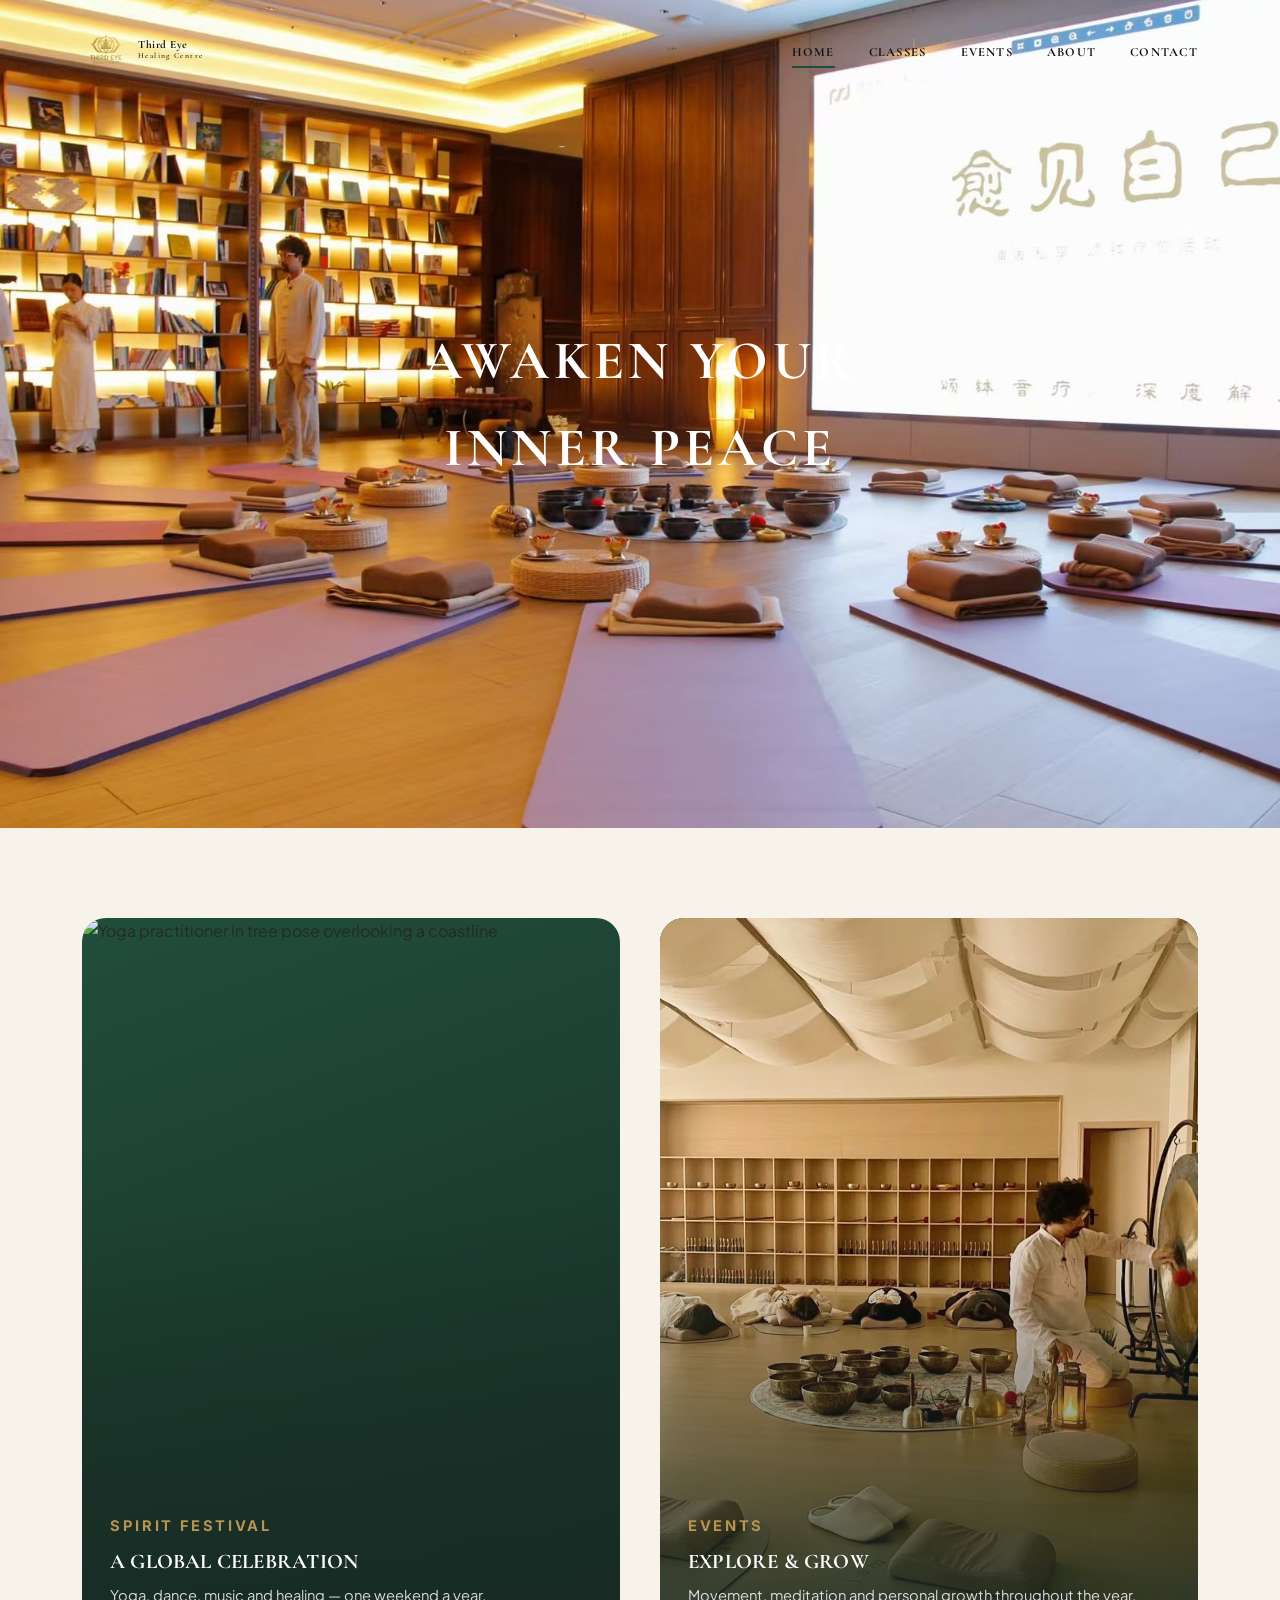
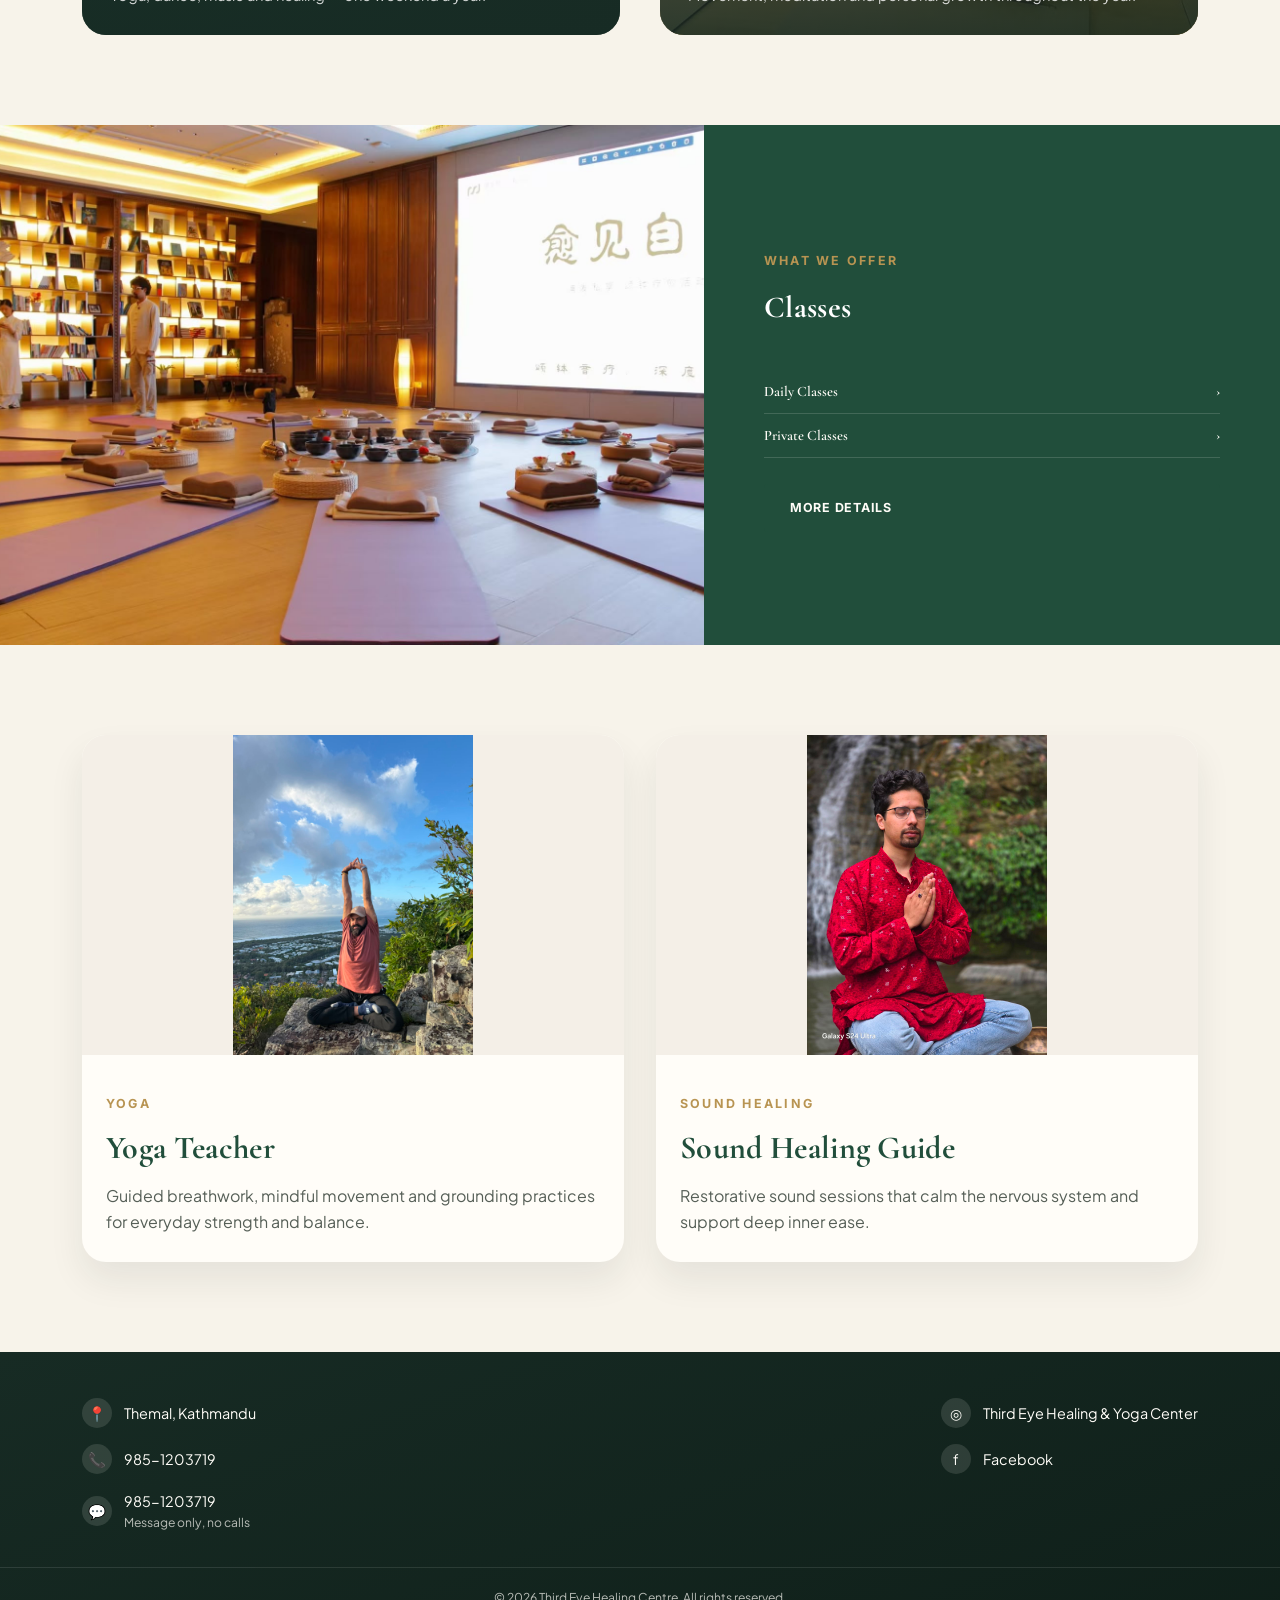
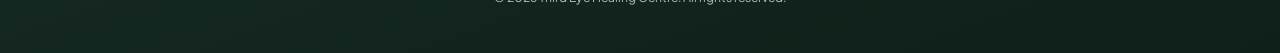
==== index.html @ 54b3abd6 "Initial commit" ====
<!doctype html>
<html lang="en">
  <head>
    <meta charset="UTF-8" />
    <meta name="viewport" content="width=device-width, initial-scale=1.0" />
    <title>Third Eye Healing Centre | Yoga &amp; Meditation, Kathmandu</title>
    <meta
      name="description"
      content="Third Eye Healing Centre in Themal, Kathmandu — daily yoga, meditation, trekking adventures and retreats led by Chandra Sapkota."
    />
    <link rel="preconnect" href="https://fonts.googleapis.com" />
    <link
      href="https://fonts.googleapis.com/css2?family=Cormorant+Garamond:ital,wght@0,500;0,600;0,700;1,500;1,600&family=Plus+Jakarta+Sans:wght@400;500;600;700&family=Inter:wght@500;600;700&display=swap"
      rel="stylesheet"
    />
    <link rel="stylesheet" href="assets/style.css" />
  </head>
  <body>
    <header class="site-header">
      <div class="container">
        <a href="index.html" class="brand">
          <img src="img/download.png" alt="Third Eye Logo" />
          <span class="name">Third Eye<br /><small>Healing Centre</small></span>
        </a>
        <button class="nav-toggle" aria-label="Toggle menu">
          <span></span><span></span><span></span>
        </button>
        <ul class="nav-links">
          <li><a href="index.html" class="active">Home</a></li>
          <li><a href="classes.html">Classes</a></li>
          <li><a href="events.html">Events</a></li>
          <li><a href="about.html">About</a></li>
          <li><a href="contact.html">Contact</a></li>
        </ul>
      </div>
    </header>

    <section
      class="hero tall"
      style="background-image: url(&quot;/img/ww.jpeg&quot;)"
    >
      <div class="hero-content container">
        <h1>Awaken Your<br />Inner Peace</h1>
      </div>
    </section>
    <div class="trim"></div>

    <section>
      <div class="container">
        <div class="tile-grid">
          <a href="events.html" class="tile">
            <img
              src="https://images.unsplash.com/photo-1600334129128-685c5582fd35?q=80&w=1200&auto=format&fit=crop"
              alt="Yoga practitioner in tree pose overlooking a coastline"
            />
            <div class="tile-copy">
              <p class="eyebrow">Spirit Festival</p>
              <h3>A Global Celebration</h3>
              <p>Yoga, dance, music and healing — one weekend a year.</p>
            </div>
          </a>
          <a href="events.html" class="tile">
            <img
              src="/img/ex.jpeg"
              alt="Yoga instructor stretching outdoors at sunrise"
            />
            <div class="tile-copy">
              <p class="eyebrow">Events</p>
              <h3>Explore &amp; Grow</h3>
              <p>
                Movement, meditation and personal growth throughout the year.
              </p>
            </div>
          </a>
        </div>
      </div>
    </section>

    <section class="split section-tight" style="padding: 0">
      <div
        class="split-media"
        style="background-image: url(&quot;/img/ww.jpeg&quot;)"
      ></div>
      <div class="split-panel">
        <p class="eyebrow">What we offer</p>
        <h2>Classes</h2>
        <ul>
          <li>Daily Classes <span>&rsaquo;</span></li>
          <li>Private Classes <span>&rsaquo;</span></li>
        </ul>
        <a href="classes.html" class="btn">More Details</a>
      </div>
    </section>

    <section class="teacher-showcase">
      <div class="container">
        <div class="teacher-cards">
          <a href="about.html" class="teacher-card teacher-card--yoga">
            <img
              class="teacher-card__image"
              src="/img/yoga.jpeg "
              alt="Yoga class in progress"
            />
            <div class="teacher-card__content">
              <p class="eyebrow">Yoga</p>
              <h3>Yoga Teacher</h3>
              <p>
                Guided breathwork, mindful movement and grounding practices for
                everyday strength and balance.
              </p>
            </div>
          </a>

          <a href="about.html" class="teacher-card teacher-card--sound">
            <img
              class="teacher-card__image"
              src="/img/sound.jpeg"
              alt="Sound healing session"
            />
            <div class="teacher-card__content">
              <p class="eyebrow">Sound Healing</p>
              <h3>Sound Healing Guide</h3>
              <p>
                Restorative sound sessions that calm the nervous system and
                support deep inner ease.
              </p>
            </div>
          </a>
        </div>
      </div>
    </section>

    <footer class="site-footer" id="contact">
      <div class="container footer-grid">
        <div class="footer-col">
          <div class="footer-item">
            <span class="ico">📍</span>
            <span>Themal, Kathmandu</span>
          </div>
          <div class="footer-item">
            <span class="ico">📞</span>
            <span>985-1203719</span>
          </div>
          <div class="footer-item">
            <span class="ico">💬</span>
            <span>985-1203719<br /><small>Message only, no calls</small></span>
          </div>
        </div>
        <div class="footer-col">
          <div class="footer-item">
            <span class="ico">◎</span>
            <span>Third Eye Healing &amp; Yoga Center</span>
          </div>
          <div class="footer-item">
            <span class="ico">f</span>
            <span>Facebook</span>
          </div>
        </div>
      </div>
      <div class="footer-bottom">
        © 2026 Third Eye Healing Centre. All rights reserved.
      </div>
    </footer>

    <script src="assets/script.js"></script>
  </body>
</html>
---- assets/style.css ----
/* ========================================================
   Third Eye Healing Centre — shared stylesheet
   ======================================================== */

:root {
  /* Himalayan luxury wellness palette */
  --cream:        #f7f3ea;   /* warm ivory — main background */
  --cream-dark:    #dce5d8;   /* sage — alternate section background */
  --navy:          #214e3b;   /* primary forest green */
  --navy-dark:     #172b24;   /* dark forest / charcoal green */
  --rust:          #214e3b;   /* primary CTA = forest green */
  --rust-dark:     #172b24;   /* CTA hover = dark forest */
  --brick:         #172b24;   /* footer gradient start (dark forest) */
  --brick-dark:    #0f1f19;   /* footer gradient end (deeper forest) */
  --gold:          #b89452;   /* muted gold — sparing accents only */
  --ink:           #252a27;   /* deep charcoal text */
  --ink-soft:      #565f57;   /* softened charcoal for body copy */
  --cream-text:    #fffdf8;   /* soft white — text on dark backgrounds */
  --soft-white:    #fffdf8;   /* soft white — card surfaces */

  --font-display: 'Cormorant Garamond', 'Georgia', serif;
  --font-heading: 'Cormorant Garamond', 'Georgia', serif;
  --font-body:    'Plus Jakarta Sans', 'Segoe UI', sans-serif;
  --font-ui:      'Inter', 'Segoe UI', sans-serif;

  --radius: 14px;
  --container: 1180px;
}

* { box-sizing: border-box; }

html { scroll-behavior: smooth; }

body {
  margin: 0;
  font-family: var(--font-body);
  color: var(--ink);
  background: var(--cream);
  line-height: 1.6;
  -webkit-font-smoothing: antialiased;
}

img { max-width: 100%; display: block; }

a { color: inherit; text-decoration: none; }

h1, h2, h3, h4 {
  font-family: var(--font-heading);
  font-weight: 700;
  letter-spacing: 0.01em;
  margin: 0 0 0.5em;
  color: var(--navy);
}

.eyebrow {
  font-family: var(--font-ui);
  font-weight: 700;
  letter-spacing: 0.18em;
  text-transform: uppercase;
  font-size: 0.78rem;
  color: var(--gold);
}

.container {
  max-width: var(--container);
  margin: 0 auto;
  padding: 0 32px;
}

.btn {
  display: inline-block;
  font-family: var(--font-ui);
  font-weight: 700;
  letter-spacing: 0.06em;
  text-transform: uppercase;
  font-size: 0.78rem;
  padding: 14px 26px;
  border-radius: 4px;
  background: var(--rust);
  color: var(--cream-text);
  border: none;
  cursor: pointer;
  transition: background 0.2s ease, transform 0.2s ease;
}
.btn:hover { background: var(--rust-dark); transform: translateY(-1px); }
.btn.ghost {
  background: transparent;
  color: var(--cream-text);
  border: 1.5px solid var(--cream-text);
}
.btn.ghost:hover { background: rgba(255,253,248,0.12); }

/* ---------- Header ---------- */
.site-header {
  position: absolute;
  top: 0; left: 0; right: 0;
  z-index: 50;
  padding: 26px 0 0;
}
.site-header.static {
  position: relative;
  background: var(--navy-dark);
  padding: 20px 0;
}
.site-header .container {
  display: flex;
  align-items: center;
  justify-content: space-between;
}
.brand {
  display: flex;
  align-items: center;
  gap: 8px;
  color: #111111;
}
.brand img {
  width: 48px;
  height: auto;
  display: block;
  flex-shrink: 0;
}
.brand .mark {
  width: 28px; height: 28px;
  border-radius: 50%;
  border: 1.5px solid rgba(17, 17, 17, 0.75);
  display: flex; align-items: center; justify-content: center;
  color: #111111;
  font-family: var(--font-display);
  font-size: 0.8rem;
  flex-shrink: 0;
}
.brand .name {
  font-family: var(--font-heading);
  font-weight: 800;
  font-size: 0.7rem;
  letter-spacing: 0.05em;
  line-height: 1.15;
  color: #111111;
}
.brand .name small {
  display: block;
  font-size: 0.48rem;
  font-weight: 500;
  letter-spacing: 0.18em;
  color: #111111;
}
.nav-links {
  display: flex;
  gap: 34px;
  list-style: none;
  margin: 0; padding: 0;
}
.nav-links a {
  color: #111111;
  font-family: var(--font-heading);
  font-size: 0.78rem;
  font-weight: 700;
  letter-spacing: 0.1em;
  text-transform: uppercase;
  padding: 6px 0;
  border-bottom: 2px solid transparent;
  transition: border-color 0.2s ease, opacity 0.2s ease;
}
.nav-links a:hover,
.nav-links a.active { border-color: var(--rust); }

.nav-toggle {
  display: none;
  background: none; border: none;
  width: 34px; height: 26px;
  position: relative;
  cursor: pointer;
}
.nav-toggle span {
  position: absolute; left: 0; right: 0; height: 2px;
  background: #111111;
  transition: transform 0.25s ease, opacity 0.25s ease;
}
.nav-toggle span:nth-child(1) { top: 0; }
.nav-toggle span:nth-child(2) { top: 12px; }
.nav-toggle span:nth-child(3) { top: 24px; }
.nav-toggle.open span:nth-child(1) { transform: translateY(12px) rotate(45deg); }
.nav-toggle.open span:nth-child(2) { opacity: 0; }
.nav-toggle.open span:nth-child(3) { transform: translateY(-12px) rotate(-45deg); }

/* ---------- Hero ---------- */
.hero {
  position: relative;
  min-height: 78vh;
  display: flex;
  align-items: flex-end;
  background: linear-gradient(180deg, rgba(23,43,36,0.35), rgba(23,43,36,0.55)), var(--navy-dark);
  background-size: cover;
  background-position: center;
  overflow: hidden;
}
.hero.tall { min-height: 92vh; align-items: center; }
.hero-content {
  position: relative;
  z-index: 5;
  width: 100%;
  padding-bottom: 70px;
  text-align: center;
  color: var(--cream-text);
}
.hero.tall .hero-content { padding-bottom: 0; }
.hero-content .eyebrow { color: var(--gold); }
.hero-content h1 {
  color: #fff;
  font-size: clamp(2.1rem, 5vw, 3.4rem);
  text-transform: uppercase;
  letter-spacing: 0.08em;
  margin-top: 10px;
}
.hero-content p {
  max-width: 560px;
  margin: 14px auto 0;
  color: rgba(255,255,255,0.85);
  font-size: 1.05rem;
}
.hero-actions {
  margin-top: 26px;
  display: flex;
  gap: 16px;
  justify-content: center;
  flex-wrap: wrap;
}

/* decorative trim removed per request */
.trim { display: none; }

/* ---------- Section shells ---------- */
section { padding: 90px 0; }
.section-tight { padding: 60px 0; }
.section-navy { background: var(--navy); color: var(--cream-text); }
.section-navy h2, .section-navy h3, .section-navy .eyebrow { color: var(--cream-text); }
.section-navy .eyebrow { color: var(--gold); }
.section-rust { background: var(--rust); color: #fff; }
.section-rust h2 { color: #fff; }

.center { text-align: center; }
.lede {
  max-width: 640px;
  margin: 10px auto 0;
  color: var(--ink-soft);
}
.section-navy .lede { color: rgba(255,253,248,0.78); }

/* ---------- Two-tile feature grid (home page) ---------- */
.tile-grid {
  display: grid;
  grid-template-columns: 1fr 1fr;
  gap: 40px;
}
.tile {
  position: relative;
  border-radius: 24px;
  overflow: hidden;
  aspect-ratio: 3 / 4;
  background: linear-gradient(160deg, var(--navy), var(--brick));
  display: flex; align-items: flex-end;
}
.tile img { position: absolute; inset: 0; width: 100%; height: 100%; object-fit: cover; }
.tile::after {
  content: "";
  position: absolute; inset: 0;
  background: linear-gradient(180deg, rgba(0,0,0,0) 40%, rgba(23,43,36,0.85) 100%);
}
.tile-copy {
  position: relative; z-index: 2;
  padding: 28px;
  color: #fff;
}
.tile-copy .eyebrow { color: var(--gold); }
.tile-copy h3 { color: #fff; margin: 6px 0 6px; text-transform: uppercase; font-size: 1.3rem; }
.tile-copy p { margin: 0; color: rgba(255,255,255,0.82); font-size: 0.92rem; }

/* ---------- Split image/panel rows ---------- */
.split {
  display: grid;
  grid-template-columns: 1.1fr 0.9fr;
  align-items: stretch;
}
.split.reverse { grid-template-columns: 0.9fr 1.1fr; }
.split.reverse .split-media { order: 2; }
.split-media {
  min-height: 520px;
  background-color: var(--cream);
  background-size: cover;
  background-position: center;
  background-repeat: no-repeat;
  border: 0;
}
.split-panel {
  background: var(--navy);
  color: var(--cream-text);
  padding: 70px 60px;
  display: flex;
  flex-direction: column;
  justify-content: center;
  min-height: 520px;
}
.split-panel h2 { color: #fff; font-size: 1.9rem; }
.split-panel ul { list-style: none; margin: 22px 0 26px; padding: 0; }
.split-panel li {
  padding: 10px 0;
  border-bottom: 1px solid rgba(255,253,248,0.15);
  font-family: var(--font-heading);
  font-weight: 600;
  font-size: 0.9rem;
  display: flex; justify-content: space-between; align-items: center;
}

/* ---------- Retreats banner row ---------- */
.retreats {
  display: grid;
  grid-template-columns: 0.7fr 1.3fr;
  align-items: center;
  gap: 40px;
  background:
    radial-gradient(circle at 20% 50%, rgba(184,148,82,0.12), transparent 60%),
    var(--cream-dark);
}
.retreats-media { border-radius: 20px; overflow: hidden; aspect-ratio: 16/9; background-size: contain; background-position: center; background-repeat: no-repeat; background-color: #f3efe9; }
.retreats h2 { font-size: 2.2rem; color: var(--rust); }

/* ---------- Team / teacher panel ---------- */
.teacher-row { display: grid; grid-template-columns: 1fr 1fr; }
.teacher-media { min-height: 480px; background-size: cover; background-position: center; }
.teacher-panel {
  background: var(--navy);
  color: var(--cream-text);
  padding: 70px 60px;
  display: flex; flex-direction: column; justify-content: center;
}
.teacher-panel .eyebrow { color: var(--gold); }
.teacher-panel h2 { color: #fff; font-size: 2rem; margin-top: 8px; }

.teacher-showcase {
  padding: 90px 0;
  background: var(--cream);
}
.teacher-cards {
  display: grid;
  grid-template-columns: repeat(2, minmax(0, 1fr));
  gap: 32px;
}
.teacher-card {
  display: block;
  background: #fffdf8;
  border-radius: 24px;
  overflow: hidden;
  box-shadow: 0 18px 35px rgba(23, 43, 36, 0.08);
  text-decoration: none;
  color: inherit;
  transition: transform 0.2s ease, box-shadow 0.2s ease;
}
.teacher-card:hover {
  transform: translateY(-4px);
  box-shadow: 0 24px 40px rgba(23, 43, 36, 0.12);
}
.teacher-card__image {
  display: block;
  width: 100%;
  height: 320px;
  object-fit: contain;
  object-position: center;
  background: #f4efe7;
}
.teacher-card__content {
  padding: 26px 24px 28px;
}
.teacher-card__content .eyebrow {
  color: var(--gold);
  margin-bottom: 8px;
}
.teacher-card__content h3 {
  color: var(--navy);
  font-size: clamp(2rem, 2vw, 2.5rem);
  margin-bottom: 10px;
}
.teacher-card__content p:last-child {
  margin: 0;
  color: var(--ink-soft);
  font-size: 1rem;
}

/* ---------- Team cards (founder's teachers) ---------- */
.team-grid {
  display: grid;
  grid-template-columns: repeat(2, 1fr);
  gap: 28px;
}
.team-card {
  background: #FFFDF8;
  border-radius: var(--radius);
  overflow: hidden;
  box-shadow: 0 10px 30px rgba(33,78,59,0.08);
  text-align: left;
}
.team-card img {
  width: 100%;
  aspect-ratio: 4 / 3;
  object-fit: cover;
}
.team-copy { padding: 22px 26px 26px; }
.team-copy strong {
  display: block;
  font-family: var(--font-heading);
  font-size: 1.05rem;
  color: var(--navy);
  text-transform: uppercase;
  letter-spacing: 0.03em;
}
.team-copy .role {
  display: block;
  font-family: var(--font-heading);
  font-size: 0.76rem;
  font-weight: 700;
  letter-spacing: 0.08em;
  text-transform: uppercase;
  color: var(--rust);
  margin: 4px 0 12px;
}
.team-copy p { margin: 0; color: var(--ink-soft); font-size: 0.92rem; }

@media (max-width: 700px) {
  .team-grid { grid-template-columns: 1fr; }
}

/* ---------- Cards / lists ---------- */
.card-row {
  display: grid;
  grid-template-columns: repeat(3, 1fr);
  gap: 28px;
}
.card {
  background: #FFFDF8;
  border-radius: var(--radius);
  padding: 30px;
  box-shadow: 0 10px 30px rgba(33,78,59,0.08);
}
.card h4 { color: var(--rust); text-transform: uppercase; font-size: 0.95rem; }

.event-gallery {
  padding: 90px 0 110px;
  background: var(--cream);
}
.section-heading {
  text-align: center;
  margin-bottom: 32px;
}
.section-heading h2 {
  font-size: clamp(2rem, 4vw, 3rem);
  color: var(--navy);
}
.gallery-grid {
  display: grid;
  grid-template-columns: repeat(3, minmax(0, 1fr));
  gap: 18px;
  align-items: stretch;
}
.gallery-grid img {
  width: 100%;
  height: 260px;
  object-fit: contain;
  background: #f3efe9;
  border-radius: 18px;
  display: block;
  box-shadow: 0 14px 24px rgba(23, 43, 36, 0.08);
}
.gallery-grid img:nth-child(3) {
  object-fit: cover;
}
.gallery-grid img:first-child {
  grid-column: span 2;
  height: 360px;
}

.checklist { list-style: none; margin: 14px 0 0; padding: 0; }
.checklist li {
  padding: 8px 0 8px 26px;
  position: relative;
  font-size: 0.94rem;
  color: var(--ink-soft);
}
.checklist li::before {
  content: "◆";
  position: absolute; left: 0; top: 8px;
  color: var(--gold);
  font-size: 0.6rem;
}

/* ---------- Price table ---------- */
.price-table { max-width: 640px; margin: 40px auto 0; }
.price-row {
  display: flex; justify-content: space-between;
  padding: 16px 0;
  border-bottom: 1px solid rgba(255,255,255,0.25);
  font-family: var(--font-heading);
  font-weight: 700;
  letter-spacing: 0.03em;
}

/* ---------- FAQ ---------- */
.faq-grid {
  display: grid;
  grid-template-columns: 0.9fr 1.6fr;
  gap: 50px;
  margin-top: 40px;
}
.faq-item { border-bottom: 1px solid rgba(33,78,59,0.15); }
.faq-item button {
  width: 100%;
  display: flex; align-items: center; justify-content: space-between;
  background: none; border: none;
  padding: 18px 0;
  font-family: var(--font-heading);
  font-weight: 700;
  color: var(--navy);
  font-size: 0.95rem;
  text-align: left;
  cursor: pointer;
}
.faq-item .chev { transition: transform 0.2s ease; color: var(--gold); }
.faq-item.open .chev { transform: rotate(180deg); }
.faq-item .answer {
  max-height: 0;
  overflow: hidden;
  transition: max-height 0.25s ease;
  color: var(--ink-soft);
  font-size: 0.92rem;
}
.faq-item.open .answer { max-height: 260px; padding-bottom: 18px; }

/* ---------- Testimonial ---------- */
.testimonial {
  max-width: 760px;
  margin: 0 auto;
  text-align: center;
  font-family: var(--font-display);
  font-style: italic;
  font-size: 1.2rem;
  line-height: 1.7;
  color: var(--cream-text);
}
.testimonial cite {
  display: block;
  margin-top: 22px;
  font-family: var(--font-heading);
  font-style: normal;
  font-size: 0.8rem;
  letter-spacing: 0.1em;
  text-transform: uppercase;
  color: var(--gold);
}

/* ---------- Simple content page hero (Events/About/Classes titlebar) ---------- */
.page-title-hero .hero-content h1 { margin-bottom: 0; }

/* ---------- Contact page ---------- */
.contact-layout {
  display: grid;
  grid-template-columns: 1.35fr 1fr;
  gap: 32px;
  align-items: stretch;
}

/* Left: form card */
.contact-card {
  background: #FFFDF8;
  border-radius: 24px;
  padding: 44px;
  box-shadow: 0 10px 30px rgba(33,78,59,0.08);
}
.contact-card h2 { color: var(--navy); }
.form-row {
  display: grid;
  grid-template-columns: 1fr 1fr;
  gap: 20px;
}
.contact-card label {
  display: flex;
  flex-direction: column;
  gap: 8px;
  margin-top: 20px;
  font-family: var(--font-heading);
  font-size: 0.8rem;
  font-weight: 700;
  color: var(--navy);
}
.contact-card input,
.contact-card textarea,
.contact-card select {
  font-family: var(--font-body);
  font-size: 0.95rem;
  font-weight: 400;
  padding: 14px 18px;
  border: 1.5px solid rgba(33,78,59,0.15);
  border-radius: 999px;
  background: var(--cream);
  color: var(--ink);
}
.contact-card textarea {
  border-radius: 20px;
  resize: vertical;
}
.contact-card input:focus,
.contact-card textarea:focus,
.contact-card select:focus {
  outline: none;
  border-color: var(--rust);
}
.phone-field {
  display: flex;
  gap: 10px;
}
.phone-field select {
  flex: 0 0 90px;
  padding: 14px 8px;
  text-align: center;
}
.phone-field input { flex: 1; }
.form-actions { margin-top: 28px; text-align: right; }
.form-actions .btn { border-radius: 999px; padding: 15px 34px; }
.form-note {
  margin-top: 14px;
  font-size: 0.85rem;
  color: var(--rust);
  min-height: 1.2em;
}

/* Right: navy info panel */
.info-panel {
  background: linear-gradient(160deg, var(--navy), var(--navy-dark));
  color: var(--cream-text);
  border-radius: 24px;
  padding: 40px;
  display: flex;
  flex-direction: column;
}
.info-panel h3 {
  color: #fff;
  font-size: 1.2rem;
  margin-bottom: 24px;
}
.info-box {
  display: flex;
  align-items: center;
  gap: 16px;
  background: rgba(255,253,248,0.08);
  border: 1px solid rgba(255,253,248,0.15);
  border-radius: 16px;
  padding: 16px 18px;
  margin-bottom: 14px;
  color: var(--cream-text);
  transition: background 0.2s ease;
}
.info-box:hover { background: rgba(255,253,248,0.15); }
.info-ico {
  width: 40px; height: 40px;
  border-radius: 50%;
  background: var(--gold);
  display: flex; align-items: center; justify-content: center;
  flex-shrink: 0;
  font-size: 1rem;
}
.info-box strong {
  display: block;
  font-family: var(--font-heading);
  font-size: 0.86rem;
}
.info-box span span {
  font-size: 0.82rem;
  opacity: 0.8;
}
.info-divider {
  height: 1px;
  background: rgba(255,253,248,0.18);
  margin: 12px 0 20px;
}
.connect-label {
  font-family: var(--font-heading);
  font-weight: 700;
  font-size: 0.82rem;
  margin: 0 0 14px;
  color: var(--gold);
}
.social-row { display: flex; gap: 12px; }
.social-row a {
  width: 38px; height: 38px;
  border-radius: 50%;
  background: rgba(255,253,248,0.1);
  border: 1px solid rgba(255,253,248,0.2);
  display: flex; align-items: center; justify-content: center;
  color: #fff;
  font-size: 0.95rem;
  transition: background 0.2s ease;
}
.social-row a svg {
  width: 18px; height: 18px; display: block;
}
.social-row a:hover { background: var(--gold); border-color: var(--gold); }

/* Map below */
.map-below {
  margin-top: 32px;
  border-radius: 24px;
  overflow: hidden;
  box-shadow: 0 10px 30px rgba(33,78,59,0.08);
}

@media (max-width: 900px) {
  .contact-layout { grid-template-columns: 1fr; }
  .contact-card, .info-panel { padding: 30px; }
  .form-row { grid-template-columns: 1fr; }
  .form-actions { text-align: stretch; }
  .form-actions .btn { width: 100%; }
}

/* ---------- Footer ---------- */
.site-footer {
  background: linear-gradient(160deg, var(--brick), var(--brick-dark));
  color: var(--cream-text);
  padding: 46px 0;
}
.footer-grid {
  display: flex;
  justify-content: space-between;
  flex-wrap: wrap;
  gap: 30px;
}
.footer-col { display: flex; flex-direction: column; gap: 16px; }
.footer-item { display: flex; align-items: center; gap: 12px; font-size: 0.9rem; }
.footer-item .ico {
  width: 30px; height: 30px; border-radius: 50%;
  background: rgba(255,253,248,0.12);
  display: flex; align-items: center; justify-content: center;
  flex-shrink: 0;
}
.footer-item small { display: block; opacity: 0.7; font-size: 0.76rem; }
.footer-bottom {
  margin-top: 34px; padding-top: 20px;
  border-top: 1px solid rgba(255,253,248,0.15);
  font-size: 0.76rem; opacity: 0.7;
  text-align: center;
}

/* ---------- Responsive ---------- */
@media (max-width: 900px) {
  .tile-grid { grid-template-columns: 1fr; }
  .split, .split.reverse, .teacher-row { grid-template-columns: 1fr; }
  .split.reverse .split-media { order: 0; }
  .retreats { grid-template-columns: 1fr; }
  .card-row { grid-template-columns: 1fr; }
  .faq-grid { grid-template-columns: 1fr; }
  .split-panel, .teacher-panel { padding: 50px 30px; }
}

@media (max-width: 760px) {
  .nav-links {
    position: fixed;
    top: 0; right: 0;
    height: 100vh;
    width: 78%;
    max-width: 320px;
    background: var(--navy-dark);
    flex-direction: column;
    justify-content: center;
    align-items: flex-start;
    padding: 40px;
    transform: translateX(100%);
    transition: transform 0.3s ease;
    gap: 26px;
    z-index: 60;
  }
  .nav-links.open { transform: translateX(0); }
  .nav-toggle { display: block; }
  .container { padding: 0 22px; }
  section { padding: 60px 0; }
  .retreats-media, .split-media, .teacher-media { min-height: 280px; }
}

@media (prefers-reduced-motion: reduce) {
  * { transition: none !important; scroll-behavior: auto !important; }
}
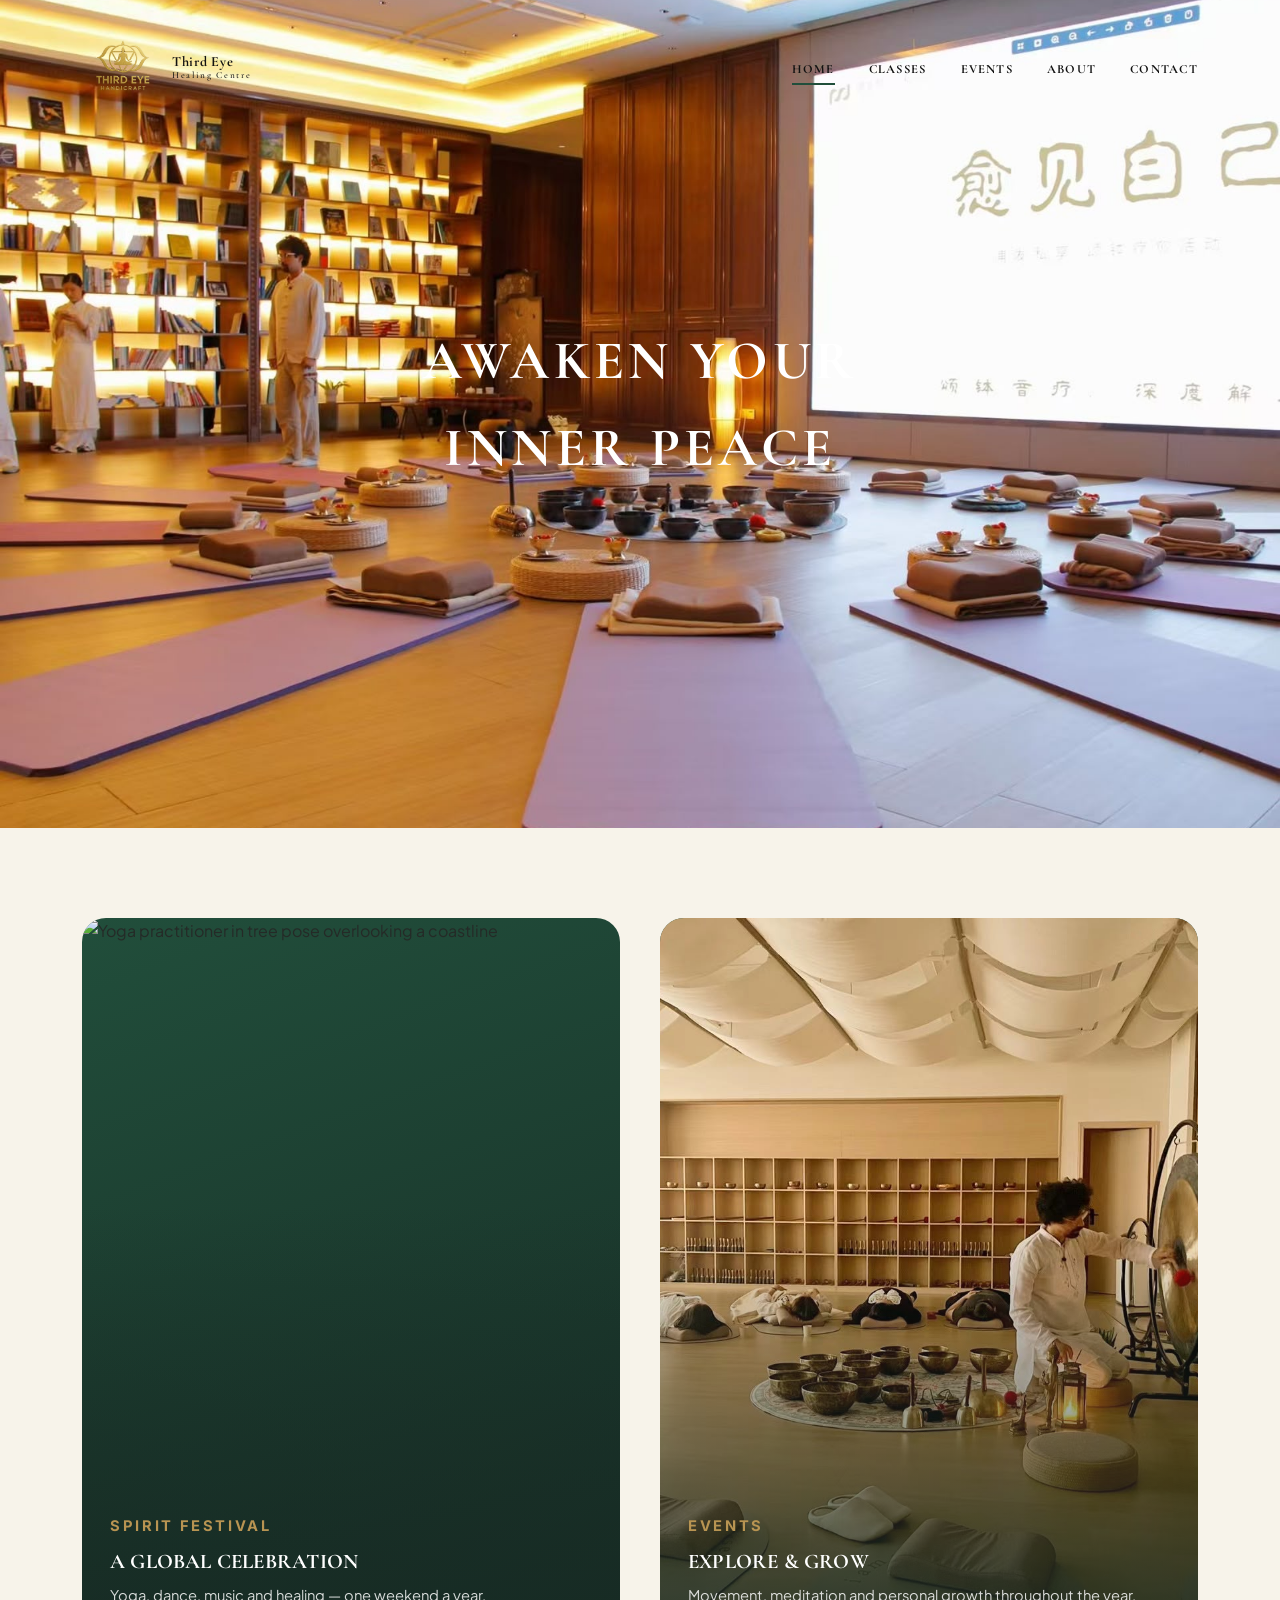
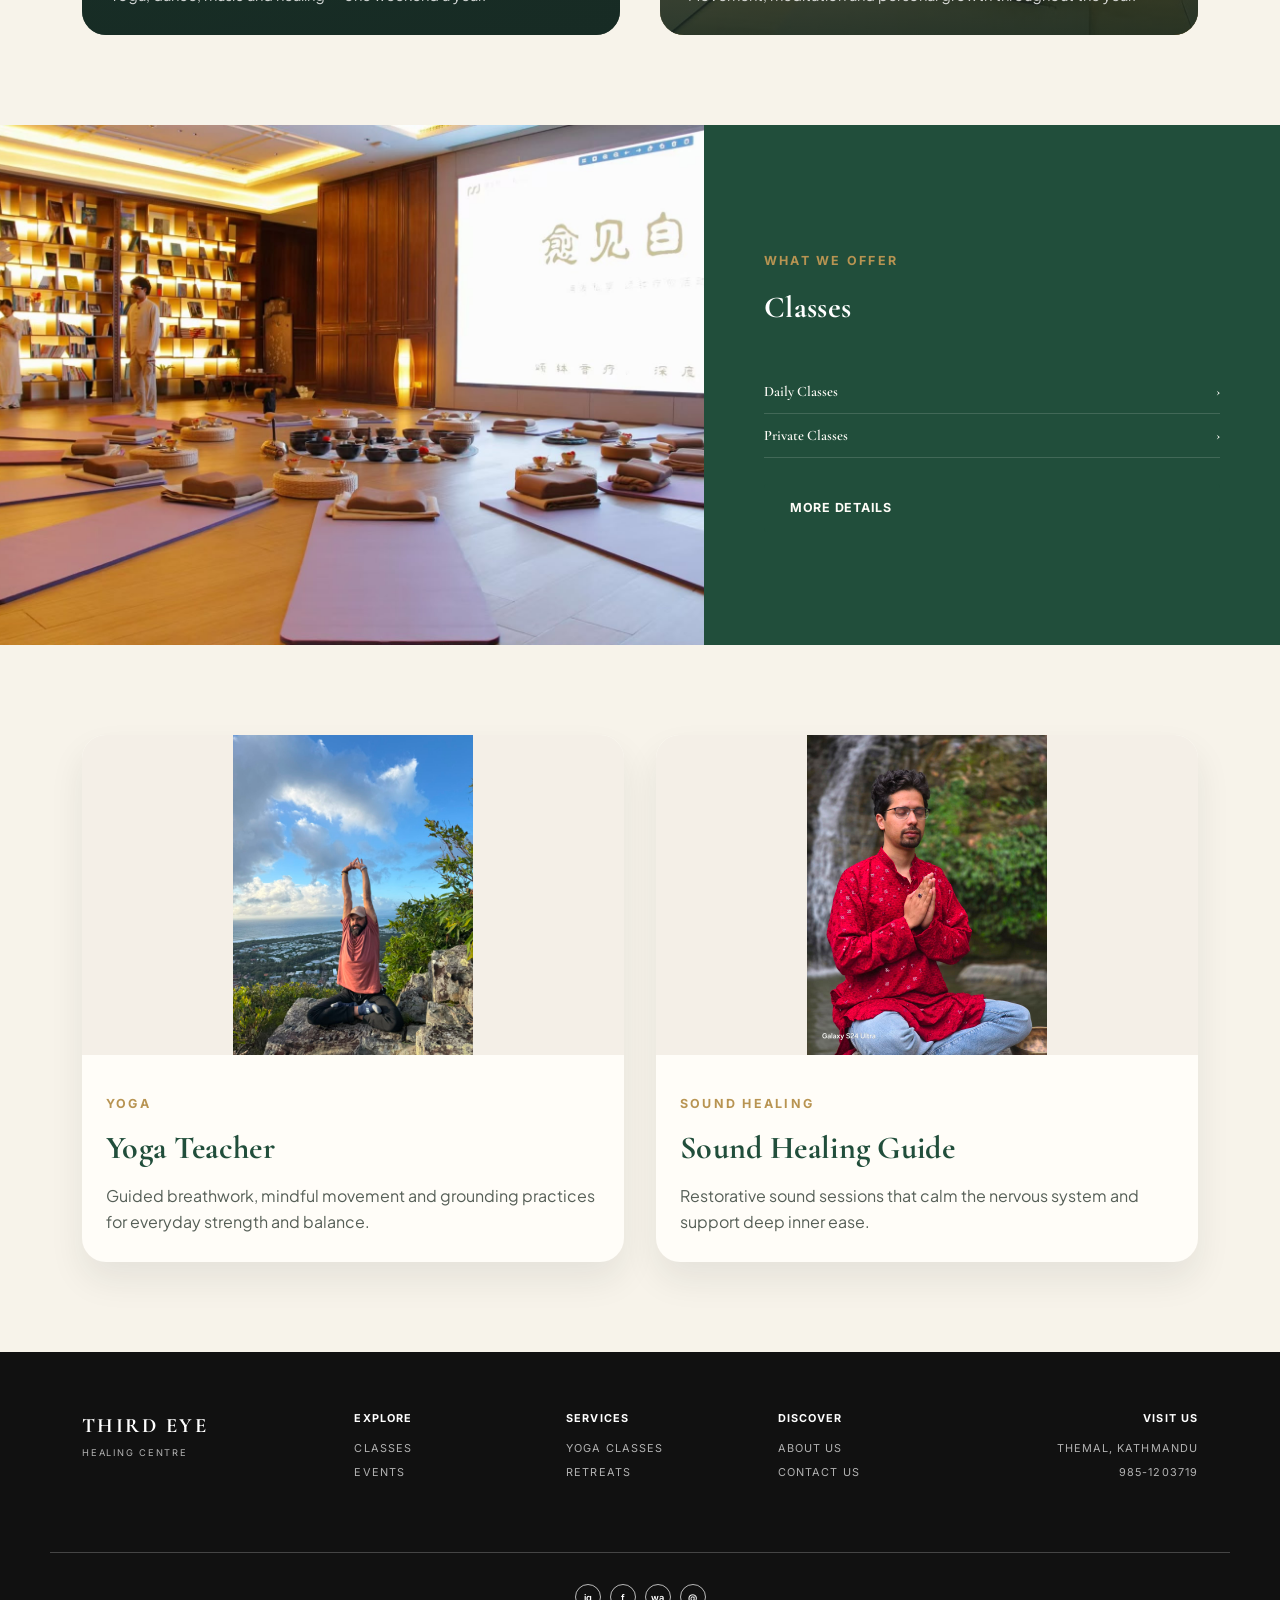
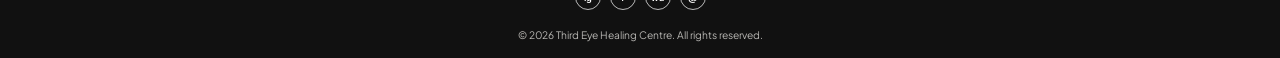
==== commit 297fcff0: "ss" ====
--- a/index.html
+++ b/index.html
@@ -132,30 +132,59 @@
 
     <footer class="site-footer" id="contact">
       <div class="container footer-grid">
-        <div class="footer-col">
-          <div class="footer-item">
-            <span class="ico">📍</span>
-            <span>Themal, Kathmandu</span>
-          </div>
-          <div class="footer-item">
-            <span class="ico">📞</span>
-            <span>985-1203719</span>
-          </div>
-          <div class="footer-item">
-            <span class="ico">💬</span>
-            <span>985-1203719<br /><small>Message only, no calls</small></span>
-          </div>
+        <div class="footer-col footer-brand">
+          <a href="index.html" class="footer-logo">THIRD EYE</a>
+          <span>HEALING CENTRE</span>
         </div>
-        <div class="footer-col">
-          <div class="footer-item">
-            <span class="ico">◎</span>
-            <span>Third Eye Healing &amp; Yoga Center</span>
-          </div>
-          <div class="footer-item">
-            <span class="ico">f</span>
-            <span>Facebook</span>
-          </div>
+        <nav class="footer-col" aria-label="Explore">
+          <span class="footer-heading">Explore</span>
+          <a href="classes.html">Classes</a>
+          <a href="events.html">Events</a>
+        </nav>
+        <nav class="footer-col" aria-label="Services">
+          <span class="footer-heading">Services</span>
+          <a href="classes.html">Yoga Classes</a>
+          <a href="events.html">Retreats</a>
+        </nav>
+        <nav class="footer-col" aria-label="Discover">
+          <span class="footer-heading">Discover</span>
+          <a href="about.html">About Us</a>
+          <a href="contact.html">Contact Us</a>
+        </nav>
+        <div class="footer-col footer-contact">
+          <span class="footer-heading">Visit Us</span>
+          <span>Themal, Kathmandu</span>
+          <a href="tel:+9779851203719">985-1203719</a>
         </div>
+      </div>
+      <div class="container footer-divider"></div>
+      <div class="footer-socials" aria-label="Social links">
+        <a
+          href="https://www.instagram.com/thirdeyehealingandyogacenter/"
+          target="_blank"
+          rel="noopener"
+          aria-label="Instagram"
+          >ig</a
+        >
+        <a
+          href="https://www.facebook.com/profile.php?id=61592808584287"
+          target="_blank"
+          rel="noopener"
+          aria-label="Facebook"
+          >f</a
+        >
+        <a
+          href="https://wa.me/9779851203719"
+          target="_blank"
+          rel="noopener"
+          aria-label="WhatsApp"
+          >wa</a
+        >
+        <a
+          href="mailto:thirdeyehealingandyogacenter@gmail.com"
+          aria-label="Email"
+          >@</a
+        >
       </div>
       <div class="footer-bottom">
         © 2026 Third Eye Healing Centre. All rights reserved.
--- a/assets/style.css
+++ b/assets/style.css
@@ -114,7 +114,7 @@
   color: #111111;
 }
 .brand img {
-  width: 48px;
+  width: 82px;
   height: auto;
   display: block;
   flex-shrink: 0;
@@ -132,14 +132,14 @@
 .brand .name {
   font-family: var(--font-heading);
   font-weight: 800;
-  font-size: 0.7rem;
+  font-size: 0.88rem;
   letter-spacing: 0.05em;
   line-height: 1.15;
   color: #111111;
 }
 .brand .name small {
   display: block;
-  font-size: 0.48rem;
+  font-size: 0.58rem;
   font-weight: 500;
   letter-spacing: 0.18em;
   color: #111111;
@@ -558,51 +558,63 @@
 /* ---------- Simple content page hero (Events/About/Classes titlebar) ---------- */
 .page-title-hero .hero-content h1 { margin-bottom: 0; }
 
+
 /* ---------- Contact page ---------- */
+.contact-page { background: #fff; }
+.contact-page .page-title-hero { display: none; }
+.contact-page > section:not(.site-footer) { padding: 92px 0 0; }
 .contact-layout {
   display: grid;
-  grid-template-columns: 1.35fr 1fr;
-  gap: 32px;
+  grid-template-columns: 0.9fr 1.1fr;
+  gap: 76px;
   align-items: stretch;
+  max-width: 1120px;
+  margin: 0 auto;
 }
 
 /* Left: form card */
 .contact-card {
-  background: #FFFDF8;
-  border-radius: 24px;
-  padding: 44px;
-  box-shadow: 0 10px 30px rgba(33,78,59,0.08);
-}
-.contact-card h2 { color: var(--navy); }
+  grid-column: 2;
+  grid-row: 1;
+  background: #f1f2f2;
+  border-radius: 18px;
+  padding: 42px 46px 38px;
+  box-shadow: none;
+}
+.contact-card h2 { color: #1f2523; font-size: 1.6rem; margin-bottom: 8px !important; }
+.contact-card .eyebrow { color: #b89452; }
+.contact-card .lede { font-size: 0.72rem; line-height: 1.55; color: #68706c !important; }
 .form-row {
   display: grid;
-  grid-template-columns: 1fr 1fr;
-  gap: 20px;
+  grid-template-columns: 1fr;
+  gap: 0;
 }
 .contact-card label {
   display: flex;
   flex-direction: column;
   gap: 8px;
-  margin-top: 20px;
-  font-family: var(--font-heading);
-  font-size: 0.8rem;
-  font-weight: 700;
-  color: var(--navy);
+  margin-top: 16px;
+  font-family: var(--font-ui);
+  font-size: 0.66rem;
+  font-weight: 500;
+  color: #68706c;
 }
 .contact-card input,
 .contact-card textarea,
 .contact-card select {
   font-family: var(--font-body);
-  font-size: 0.95rem;
+  font-size: 0.82rem;
   font-weight: 400;
-  padding: 14px 18px;
-  border: 1.5px solid rgba(33,78,59,0.15);
-  border-radius: 999px;
-  background: var(--cream);
+  padding: 9px 0;
+  border: 0;
+  border-bottom: 1px solid rgba(33,78,59,0.22);
+  border-radius: 0;
+  background: transparent;
   color: var(--ink);
 }
 .contact-card textarea {
-  border-radius: 20px;
+  border-radius: 0;
+  min-height: 74px;
   resize: vertical;
 }
 .contact-card input:focus,
@@ -611,18 +623,15 @@
   outline: none;
   border-color: var(--rust);
 }
-.phone-field {
-  display: flex;
-  gap: 10px;
-}
+.phone-field { display: flex; gap: 10px; }
 .phone-field select {
   flex: 0 0 90px;
-  padding: 14px 8px;
+  padding: 9px 0;
   text-align: center;
 }
 .phone-field input { flex: 1; }
-.form-actions { margin-top: 28px; text-align: right; }
-.form-actions .btn { border-radius: 999px; padding: 15px 34px; }
+.form-actions { margin-top: 28px; text-align: left; }
+.form-actions .btn { border-radius: 999px; padding: 12px 24px; font-size: 0.64rem; }
 .form-note {
   margin-top: 14px;
   font-size: 0.85rem;
@@ -632,69 +641,79 @@
 
 /* Right: navy info panel */
 .info-panel {
-  background: linear-gradient(160deg, var(--navy), var(--navy-dark));
-  color: var(--cream-text);
-  border-radius: 24px;
-  padding: 40px;
+  grid-column: 1;
+  grid-row: 1;
+  background: transparent;
+  color: var(--ink);
+  border-radius: 0;
+  padding: 0 0 20px;
   display: flex;
   flex-direction: column;
+  justify-content: center;
 }
 .info-panel h3 {
-  color: #fff;
-  font-size: 1.2rem;
-  margin-bottom: 24px;
-}
+  color: #151a18;
+  font-family: var(--font-body);
+  font-size: clamp(2.3rem, 4vw, 3.8rem);
+  font-weight: 500;
+  line-height: 1.04;
+  letter-spacing: -0.03em;
+  margin-bottom: 22px;
+  max-width: 430px;
+}
+.info-panel::before { content: "/ get in touch"; color: #b89452; font: 700 0.62rem var(--font-ui); letter-spacing: 0.12em; text-transform: lowercase; margin-bottom: 14px; }
+.contact-intro { color: #68706c; font-size: 0.72rem; line-height: 1.6; max-width: 360px; margin: 0 0 34px; }
 .info-box {
   display: flex;
   align-items: center;
-  gap: 16px;
-  background: rgba(255,253,248,0.08);
-  border: 1px solid rgba(255,253,248,0.15);
-  border-radius: 16px;
-  padding: 16px 18px;
-  margin-bottom: 14px;
-  color: var(--cream-text);
-  transition: background 0.2s ease;
-}
-.info-box:hover { background: rgba(255,253,248,0.15); }
+  gap: 14px;
+  background: transparent;
+  border: 0;
+  border-radius: 0;
+  padding: 0;
+  margin: 0 0 18px;
+  color: var(--ink);
+  transition: color 0.2s ease;
+}
+.info-box:hover { color: var(--gold); }
 .info-ico {
-  width: 40px; height: 40px;
-  border-radius: 50%;
-  background: var(--gold);
-  display: flex; align-items: center; justify-content: center;
-  flex-shrink: 0;
-  font-size: 1rem;
+  display: none;
 }
 .info-box strong {
   display: block;
-  font-family: var(--font-heading);
-  font-size: 0.86rem;
+  font-family: var(--font-ui);
+  font-size: 0.64rem;
+  text-transform: uppercase;
+  letter-spacing: 0.08em;
+  color: #151a18;
 }
 .info-box span span {
-  font-size: 0.82rem;
-  opacity: 0.8;
+  display: block;
+  font-size: 0.72rem;
+  color: #68706c;
+  margin-top: 3px;
 }
 .info-divider {
-  height: 1px;
-  background: rgba(255,253,248,0.18);
-  margin: 12px 0 20px;
+  display: none;
 }
 .connect-label {
-  font-family: var(--font-heading);
-  font-weight: 700;
-  font-size: 0.82rem;
-  margin: 0 0 14px;
-  color: var(--gold);
+  font-family: var(--font-ui);
+  font-weight: 600;
+  font-size: 0.64rem;
+  margin: 4px 0 12px;
+  color: #151a18;
+  text-transform: uppercase;
+  letter-spacing: 0.08em;
 }
 .social-row { display: flex; gap: 12px; }
 .social-row a {
-  width: 38px; height: 38px;
+  width: 24px; height: 24px;
   border-radius: 50%;
-  background: rgba(255,253,248,0.1);
-  border: 1px solid rgba(255,253,248,0.2);
+  background: #151a18;
+  border: 1px solid #151a18;
   display: flex; align-items: center; justify-content: center;
   color: #fff;
-  font-size: 0.95rem;
+  font-size: 0.7rem;
   transition: background 0.2s ease;
 }
 .social-row a svg {
@@ -704,14 +723,16 @@
 
 /* Map below */
 .map-below {
-  margin-top: 32px;
-  border-radius: 24px;
+  margin-top: 64px;
+  border-radius: 0;
   overflow: hidden;
-  box-shadow: 0 10px 30px rgba(33,78,59,0.08);
-}
+  box-shadow: none;
+}
+.map-below iframe { display: block; filter: grayscale(100%); min-height: 300px; }
 
 @media (max-width: 900px) {
-  .contact-layout { grid-template-columns: 1fr; }
+  .contact-layout { grid-template-columns: 1fr; gap: 44px; }
+  .contact-card, .info-panel { grid-column: 1; grid-row: auto; }
   .contact-card, .info-panel { padding: 30px; }
   .form-row { grid-template-columns: 1fr; }
   .form-actions { text-align: stretch; }
@@ -720,29 +741,31 @@
 
 /* ---------- Footer ---------- */
 .site-footer {
-  background: linear-gradient(160deg, var(--brick), var(--brick-dark));
+  background: #111111;
   color: var(--cream-text);
-  padding: 46px 0;
+  padding: 58px 0 14px;
 }
 .footer-grid {
-  display: flex;
-  justify-content: space-between;
-  flex-wrap: wrap;
-  gap: 30px;
-}
-.footer-col { display: flex; flex-direction: column; gap: 16px; }
-.footer-item { display: flex; align-items: center; gap: 12px; font-size: 0.9rem; }
-.footer-item .ico {
-  width: 30px; height: 30px; border-radius: 50%;
-  background: rgba(255,253,248,0.12);
-  display: flex; align-items: center; justify-content: center;
-  flex-shrink: 0;
-}
-.footer-item small { display: block; opacity: 0.7; font-size: 0.76rem; }
+  display: grid;
+  grid-template-columns: 1.35fr repeat(3, 1fr) 1.2fr;
+  gap: 38px;
+  min-height: 110px;
+}
+.footer-col { display: flex; flex-direction: column; gap: 7px; }
+.footer-col a, .footer-col > span { color: rgba(255,255,255,0.68); font-family: var(--font-ui); font-size: 0.68rem; letter-spacing: 0.1em; text-transform: uppercase; }
+.footer-col a:hover { color: #fff; }
+.footer-heading { color: #fff !important; font-weight: 700; margin-bottom: 5px; }
+.footer-brand { gap: 3px; }
+.footer-logo { color: #fff !important; font-family: var(--font-heading) !important; font-size: 1.28rem !important; font-weight: 700; letter-spacing: 0.12em !important; }
+.footer-brand > span { font-size: 0.58rem; letter-spacing: 0.19em; }
+.footer-contact { text-align: right; }
+.footer-divider { border-top: 1px solid rgba(255,255,255,0.22); margin-top: 32px; }
+.footer-socials { display: flex; justify-content: center; gap: 9px; margin-top: 31px; }
+.footer-socials a { width: 26px; height: 26px; border: 1px solid rgba(255,255,255,0.7); border-radius: 50%; display: flex; align-items: center; justify-content: center; color: #fff; font: 600 0.58rem var(--font-ui); text-transform: lowercase; transition: background 0.2s ease, color 0.2s ease; }
+.footer-socials a:hover { background: #fff; color: #111; }
 .footer-bottom {
-  margin-top: 34px; padding-top: 20px;
-  border-top: 1px solid rgba(255,253,248,0.15);
-  font-size: 0.76rem; opacity: 0.7;
+  margin-top: 17px; padding-top: 0;
+  font-size: 0.64rem; opacity: 0.7;
   text-align: center;
 }
 
@@ -779,6 +802,10 @@
   .container { padding: 0 22px; }
   section { padding: 60px 0; }
   .retreats-media, .split-media, .teacher-media { min-height: 280px; }
+  .site-footer { padding-top: 44px; }
+  .footer-grid { grid-template-columns: repeat(2, 1fr); gap: 28px 20px; }
+  .footer-brand, .footer-contact { text-align: left; }
+  .footer-divider { margin-top: 28px; }
 }
 
 @media (prefers-reduced-motion: reduce) {
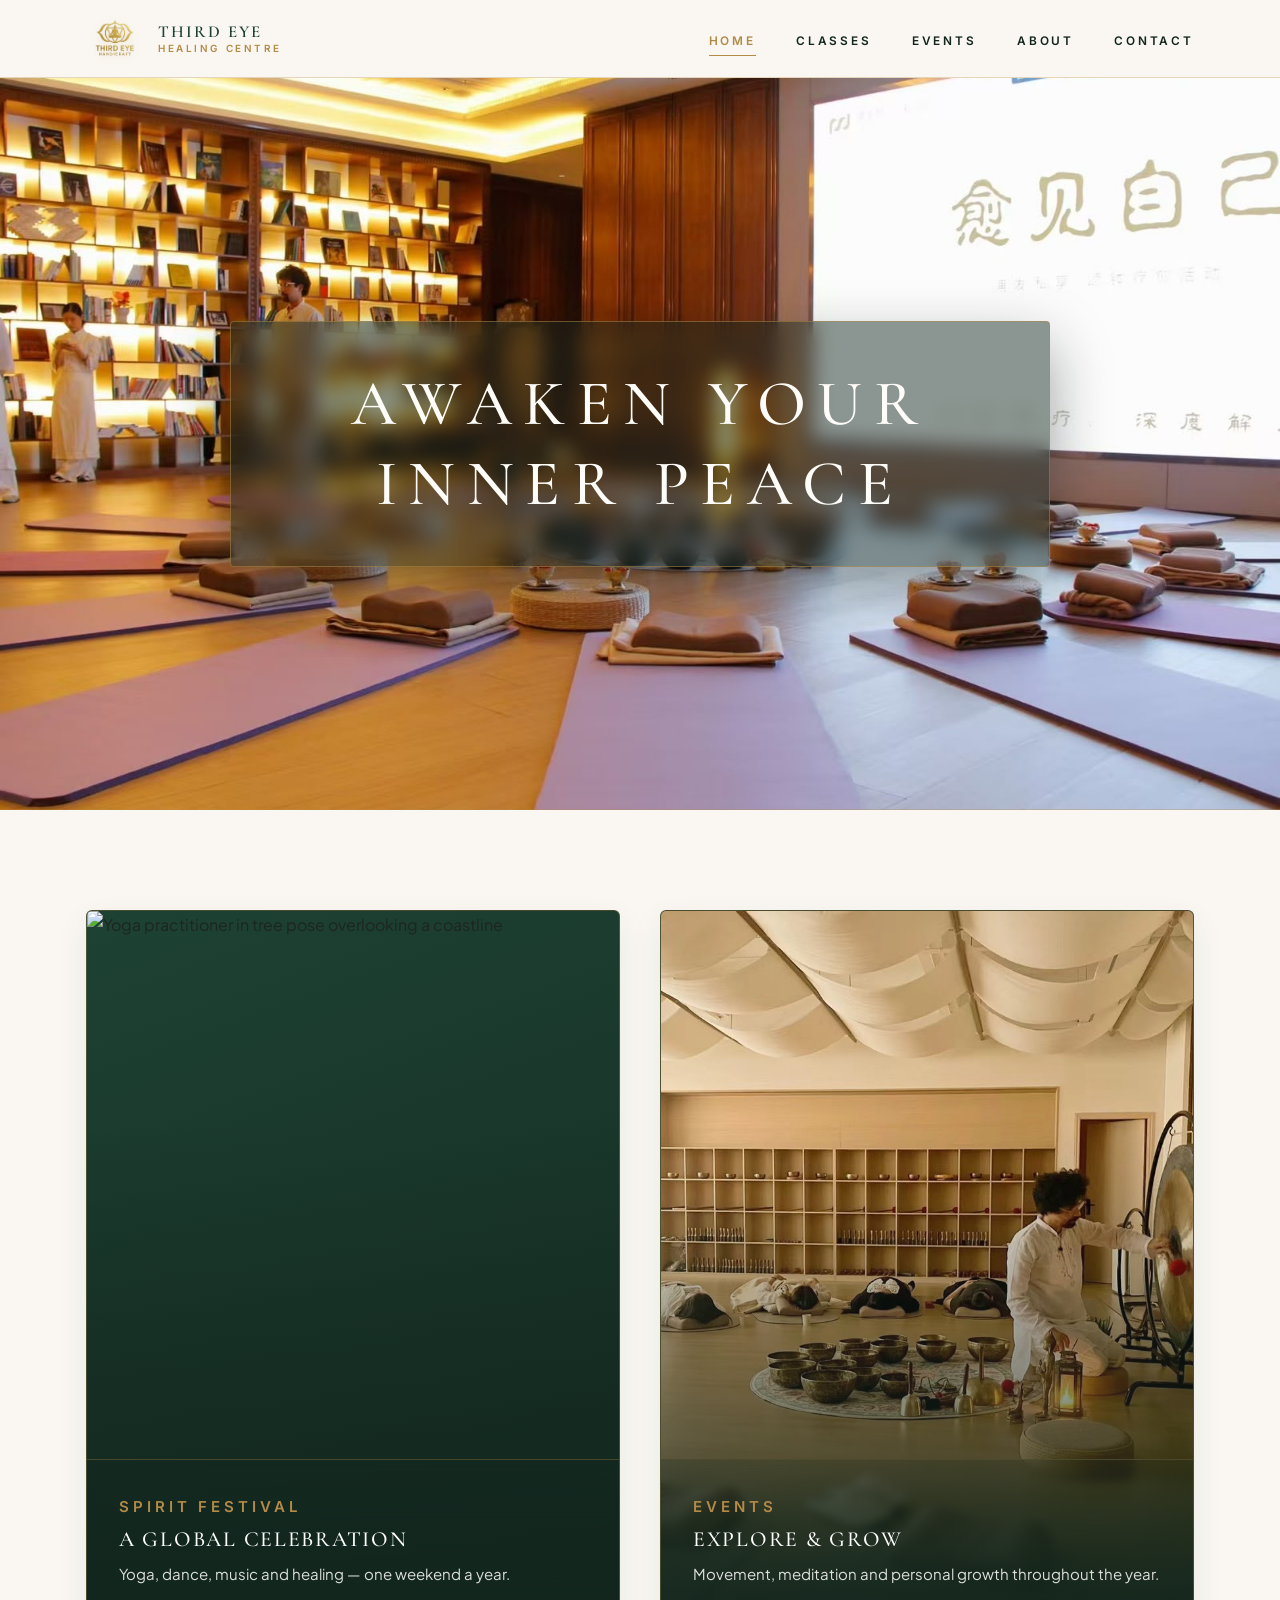
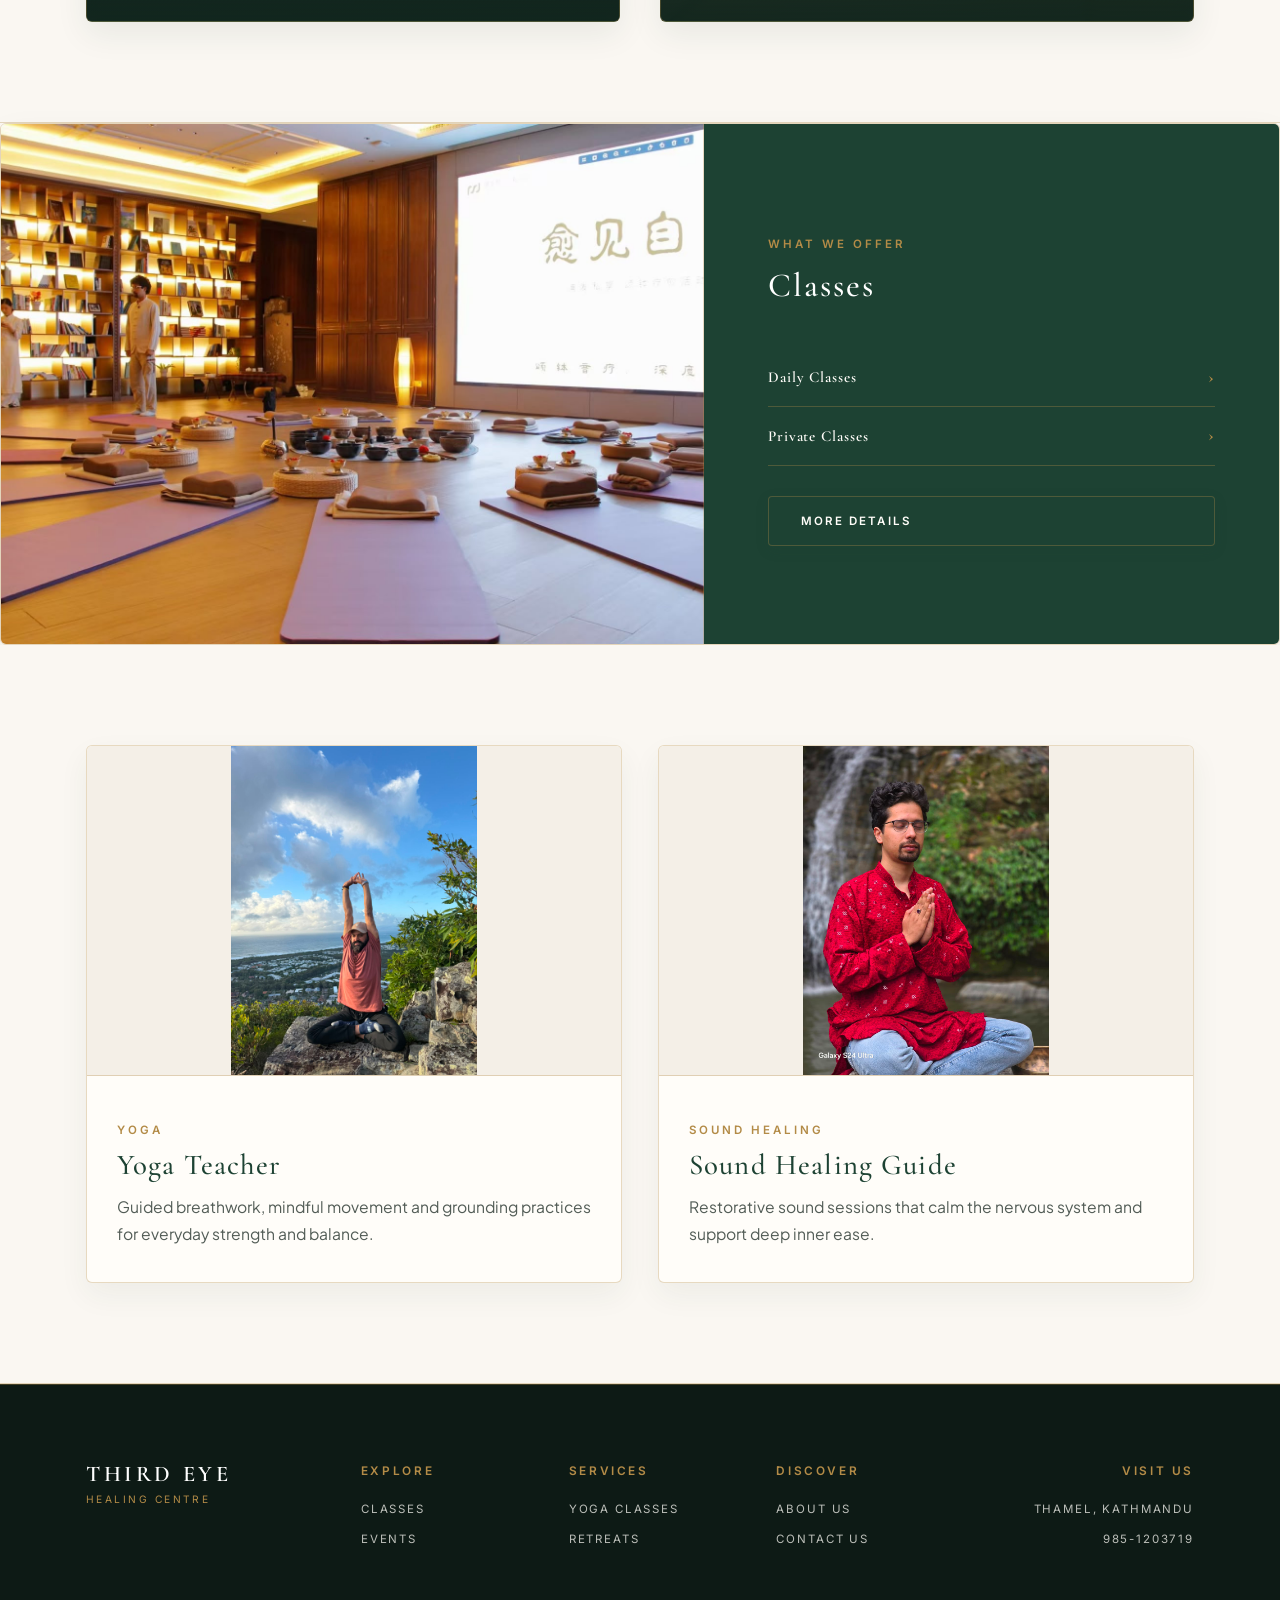
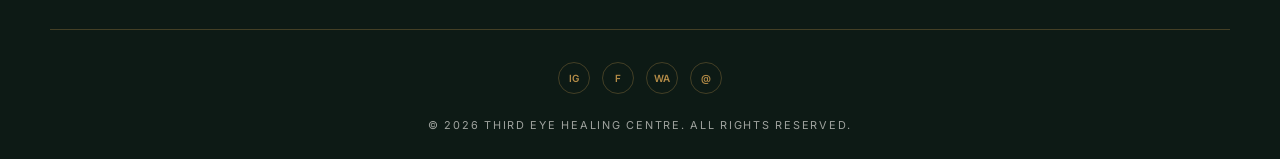
==== commit 60d46c02: "feat: redesign UI with luxury framing system, 1px gold borders, Cormorant Garamond typography, and u" ====
--- a/index.html
+++ b/index.html
@@ -6,7 +6,7 @@
     <title>Third Eye Healing Centre | Yoga &amp; Meditation, Kathmandu</title>
     <meta
       name="description"
-      content="Third Eye Healing Centre in Themal, Kathmandu — daily yoga, meditation, trekking adventures and retreats led by Chandra Sapkota."
+      content="Third Eye Healing Centre in Thamel, Kathmandu — daily yoga, meditation, trekking adventures and retreats led by Chandra Sapkota."
     />
     <link rel="preconnect" href="https://fonts.googleapis.com" />
     <link
@@ -37,7 +37,7 @@
 
     <section
       class="hero tall"
-      style="background-image: url(&quot;/img/ww.jpeg&quot;)"
+      style="background-image: url(&quot;img/ww.jpeg&quot;)"
     >
       <div class="hero-content container">
         <h1>Awaken Your<br />Inner Peace</h1>
@@ -61,7 +61,7 @@
           </a>
           <a href="events.html" class="tile">
             <img
-              src="/img/ex.jpeg"
+              src="img/ex.jpeg"
               alt="Yoga instructor stretching outdoors at sunrise"
             />
             <div class="tile-copy">
@@ -79,7 +79,7 @@
     <section class="split section-tight" style="padding: 0">
       <div
         class="split-media"
-        style="background-image: url(&quot;/img/ww.jpeg&quot;)"
+        style="background-image: url(&quot;img/ww.jpeg&quot;)"
       ></div>
       <div class="split-panel">
         <p class="eyebrow">What we offer</p>
@@ -98,7 +98,7 @@
           <a href="about.html" class="teacher-card teacher-card--yoga">
             <img
               class="teacher-card__image"
-              src="/img/yoga.jpeg "
+              src="img/yoga.jpeg"
               alt="Yoga class in progress"
             />
             <div class="teacher-card__content">
@@ -114,7 +114,7 @@
           <a href="about.html" class="teacher-card teacher-card--sound">
             <img
               class="teacher-card__image"
-              src="/img/sound.jpeg"
+              src="img/sound.jpeg"
               alt="Sound healing session"
             />
             <div class="teacher-card__content">
@@ -153,7 +153,7 @@
         </nav>
         <div class="footer-col footer-contact">
           <span class="footer-heading">Visit Us</span>
-          <span>Themal, Kathmandu</span>
+          <span>Thamel, Kathmandu</span>
           <a href="tel:+9779851203719">985-1203719</a>
         </div>
       </div>
--- a/assets/style.css
+++ b/assets/style.css
@@ -1,645 +1,1223 @@
 /* ========================================================
-   Third Eye Healing Centre — shared stylesheet
+   Third Eye Healing Centre — Premium Luxury Wellness Stylesheet
+   Refined Framing System, Elevated Typography & Harmonious Spacing
    ======================================================== */
 
 :root {
   /* Himalayan luxury wellness palette */
-  --cream:        #f7f3ea;   /* warm ivory — main background */
-  --cream-dark:    #dce5d8;   /* sage — alternate section background */
-  --navy:          #214e3b;   /* primary forest green */
-  --navy-dark:     #172b24;   /* dark forest / charcoal green */
-  --rust:          #214e3b;   /* primary CTA = forest green */
-  --rust-dark:     #172b24;   /* CTA hover = dark forest */
-  --brick:         #172b24;   /* footer gradient start (dark forest) */
-  --brick-dark:    #0f1f19;   /* footer gradient end (deeper forest) */
-  --gold:          #b89452;   /* muted gold — sparing accents only */
-  --ink:           #252a27;   /* deep charcoal text */
-  --ink-soft:      #565f57;   /* softened charcoal for body copy */
-  --cream-text:    #fffdf8;   /* soft white — text on dark backgrounds */
-  --soft-white:    #fffdf8;   /* soft white — card surfaces */
+  --cream:         #faf7f2;   /* warm luxury ivory background */
+  --cream-dark:    #edf2e8;   /* soft sage alternate */
+  --navy:          #1d4233;   /* signature rich Himalayan forest */
+  --navy-dark:     #12261e;   /* deep charcoal forest */
+  --rust:          #1d4233;   /* primary CTA */
+  --rust-dark:     #12261e;   /* CTA hover */
+  --brick:         #152920;   /* dark forest accent */
+  --brick-dark:    #0d1a15;   /* ultra deep forest footer */
+  --gold:          #b38b47;   /* refined muted luxury gold */
+  --gold-light:    rgba(179, 139, 71, 0.12); /* gold tint */
+  --gold-border:   rgba(179, 139, 71, 0.32); /* 1px muted gold line */
+  --gold-border-bright: rgba(179, 139, 71, 0.65);
+  --dark-border:   rgba(29, 66, 51, 0.15);  /* subtle dark line */
+  --ink:           #1e2521;   /* deep charcoal typography */
+  --ink-soft:      #525c56;   /* softened copy tone */
+  --cream-text:    #fffdf9;   /* luminous off-white text */
+  --soft-white:    #ffffff;   /* clean card surface */
 
   --font-display: 'Cormorant Garamond', 'Georgia', serif;
   --font-heading: 'Cormorant Garamond', 'Georgia', serif;
-  --font-body:    'Plus Jakarta Sans', 'Segoe UI', sans-serif;
-  --font-ui:      'Inter', 'Segoe UI', sans-serif;
-
-  --radius: 14px;
+  --font-body:    'Plus Jakarta Sans', 'Segoe UI', -apple-system, sans-serif;
+  --font-ui:      'Inter', 'Plus Jakarta Sans', sans-serif;
+
+  --radius-sm: 4px;
+  --radius-md: 6px;
   --container: 1180px;
-}
-
-* { box-sizing: border-box; }
-
-html { scroll-behavior: smooth; }
+  --header-height: 78px;
+}
+
+* {
+  box-sizing: border-box;
+}
+
+html {
+  scroll-behavior: smooth;
+}
 
 body {
   margin: 0;
+  padding-top: var(--header-height);
   font-family: var(--font-body);
   color: var(--ink);
   background: var(--cream);
-  line-height: 1.6;
+  line-height: 1.75;
   -webkit-font-smoothing: antialiased;
-}
-
-img { max-width: 100%; display: block; }
-
-a { color: inherit; text-decoration: none; }
-
+  -moz-osx-font-smoothing: grayscale;
+}
+
+img {
+  max-width: 100%;
+  display: block;
+}
+
+a {
+  color: inherit;
+  text-decoration: none;
+}
+
+/* ---------- Typography Hierarchy ---------- */
 h1, h2, h3, h4 {
   font-family: var(--font-heading);
-  font-weight: 700;
-  letter-spacing: 0.01em;
-  margin: 0 0 0.5em;
+  font-weight: 500;
+  letter-spacing: 0.05em;
+  line-height: 1.2;
+  margin: 0 0 0.55em;
   color: var(--navy);
+}
+
+h1 {
+  font-size: clamp(2.4rem, 5vw, 4rem);
+}
+
+h2 {
+  font-size: clamp(2rem, 3.8vw, 2.9rem);
+}
+
+h3 {
+  font-size: clamp(1.4rem, 2.4vw, 1.9rem);
+}
+
+h4 {
+  font-size: 1.15rem;
 }
 
 .eyebrow {
   font-family: var(--font-ui);
-  font-weight: 700;
-  letter-spacing: 0.18em;
-  text-transform: uppercase;
-  font-size: 0.78rem;
-  color: var(--gold);
+  font-weight: 600;
+  letter-spacing: 0.26em;
+  text-transform: uppercase;
+  font-size: 0.72rem;
+  color: var(--gold);
+  margin-bottom: 12px;
+  display: block;
+}
+
+.lede {
+  max-width: 660px;
+  margin: 14px auto 0;
+  color: var(--ink-soft);
+  font-size: 1.02rem;
+  line-height: 1.8;
 }
 
 .container {
   max-width: var(--container);
   margin: 0 auto;
-  padding: 0 32px;
-}
-
+  padding: 0 36px;
+}
+
+/* ---------- Buttons & CTAs ---------- */
 .btn {
   display: inline-block;
   font-family: var(--font-ui);
-  font-weight: 700;
-  letter-spacing: 0.06em;
-  text-transform: uppercase;
-  font-size: 0.78rem;
-  padding: 14px 26px;
-  border-radius: 4px;
-  background: var(--rust);
+  font-weight: 600;
+  letter-spacing: 0.18em;
+  text-transform: uppercase;
+  font-size: 0.72rem;
+  padding: 14px 32px;
+  border-radius: var(--radius-sm);
+  background: var(--navy);
   color: var(--cream-text);
-  border: none;
+  border: 1px solid var(--gold-border);
   cursor: pointer;
-  transition: background 0.2s ease, transform 0.2s ease;
-}
-.btn:hover { background: var(--rust-dark); transform: translateY(-1px); }
+  box-shadow: 0 4px 14px rgba(29, 66, 51, 0.12);
+  transition: all 0.3s cubic-bezier(0.16, 1, 0.3, 1);
+}
+
+.btn:hover {
+  background: var(--gold);
+  color: #12261e;
+  border-color: var(--gold);
+  transform: translateY(-2px);
+  box-shadow: 0 8px 24px rgba(179, 139, 71, 0.28);
+}
+
 .btn.ghost {
   background: transparent;
   color: var(--cream-text);
-  border: 1.5px solid var(--cream-text);
-}
-.btn.ghost:hover { background: rgba(255,253,248,0.12); }
-
-/* ---------- Header ---------- */
+  border: 1px solid var(--gold);
+}
+
+.btn.ghost:hover {
+  background: var(--gold);
+  color: #12261e;
+}
+
+/* ---------- Header & Navigation Framing ---------- */
 .site-header {
-  position: absolute;
-  top: 0; left: 0; right: 0;
-  z-index: 50;
-  padding: 26px 0 0;
-}
+  position: fixed;
+  top: 0;
+  left: 0;
+  right: 0;
+  height: var(--header-height);
+  z-index: 1000;
+  background: rgba(250, 247, 242, 0.94);
+  backdrop-filter: blur(16px);
+  -webkit-backdrop-filter: blur(16px);
+  border-bottom: 1px solid var(--gold-border);
+  display: flex;
+  align-items: center;
+  transition: background 0.3s ease, border-color 0.3s ease, box-shadow 0.3s ease;
+}
+
 .site-header.static {
-  position: relative;
-  background: var(--navy-dark);
-  padding: 20px 0;
-}
+  position: fixed;
+}
+
 .site-header .container {
   display: flex;
   align-items: center;
   justify-content: space-between;
-}
+  width: 100%;
+}
+
 .brand {
   display: flex;
   align-items: center;
-  gap: 8px;
-  color: #111111;
-}
+  gap: 14px;
+  color: var(--navy-dark);
+  transition: opacity 0.25s ease;
+}
+
+.brand:hover {
+  opacity: 0.88;
+}
+
 .brand img {
-  width: 82px;
+  width: 58px;
   height: auto;
   display: block;
   flex-shrink: 0;
-}
-.brand .mark {
-  width: 28px; height: 28px;
-  border-radius: 50%;
-  border: 1.5px solid rgba(17, 17, 17, 0.75);
-  display: flex; align-items: center; justify-content: center;
-  color: #111111;
-  font-family: var(--font-display);
-  font-size: 0.8rem;
-  flex-shrink: 0;
-}
+  filter: drop-shadow(0 2px 4px rgba(179, 139, 71, 0.2));
+}
+
 .brand .name {
   font-family: var(--font-heading);
-  font-weight: 800;
-  font-size: 0.88rem;
-  letter-spacing: 0.05em;
+  font-weight: 600;
+  font-size: 1.05rem;
+  letter-spacing: 0.12em;
+  text-transform: uppercase;
   line-height: 1.15;
-  color: #111111;
-}
+  color: var(--navy);
+}
+
 .brand .name small {
   display: block;
-  font-size: 0.58rem;
-  font-weight: 500;
-  letter-spacing: 0.18em;
-  color: #111111;
-}
+  font-family: var(--font-ui);
+  font-size: 0.62rem;
+  font-weight: 600;
+  letter-spacing: 0.26em;
+  text-transform: uppercase;
+  color: var(--gold);
+  margin-top: 2px;
+}
+
 .nav-links {
   display: flex;
-  gap: 34px;
+  gap: 40px;
   list-style: none;
-  margin: 0; padding: 0;
-}
+  margin: 0;
+  padding: 0;
+  align-items: center;
+}
+
 .nav-links a {
-  color: #111111;
-  font-family: var(--font-heading);
-  font-size: 0.78rem;
-  font-weight: 700;
-  letter-spacing: 0.1em;
-  text-transform: uppercase;
-  padding: 6px 0;
-  border-bottom: 2px solid transparent;
-  transition: border-color 0.2s ease, opacity 0.2s ease;
-}
-.nav-links a:hover,
-.nav-links a.active { border-color: var(--rust); }
+  color: var(--navy-dark);
+  font-family: var(--font-ui);
+  font-size: 0.74rem;
+  font-weight: 600;
+  letter-spacing: 0.24em;
+  text-transform: uppercase;
+  padding: 8px 0;
+  position: relative;
+  transition: color 0.25s ease;
+}
+
+.nav-links a::after {
+  content: "";
+  position: absolute;
+  bottom: 0;
+  left: 0;
+  width: 0;
+  height: 1px;
+  background: var(--gold);
+  transition: width 0.3s cubic-bezier(0.16, 1, 0.3, 1);
+}
+
+.nav-links a:hover {
+  color: var(--gold);
+}
+
+.nav-links a:hover::after,
+.nav-links a.active::after {
+  width: 100%;
+}
+
+.nav-links a.active {
+  color: var(--gold);
+}
 
 .nav-toggle {
   display: none;
-  background: none; border: none;
-  width: 34px; height: 26px;
+  background: transparent;
+  border: 1px solid var(--gold-border);
+  border-radius: var(--radius-sm);
+  width: 42px;
+  height: 38px;
   position: relative;
   cursor: pointer;
-}
+  padding: 0;
+}
+
 .nav-toggle span {
-  position: absolute; left: 0; right: 0; height: 2px;
-  background: #111111;
+  position: absolute;
+  left: 9px;
+  right: 9px;
+  height: 1.5px;
+  background: var(--navy);
   transition: transform 0.25s ease, opacity 0.25s ease;
 }
-.nav-toggle span:nth-child(1) { top: 0; }
-.nav-toggle span:nth-child(2) { top: 12px; }
-.nav-toggle span:nth-child(3) { top: 24px; }
-.nav-toggle.open span:nth-child(1) { transform: translateY(12px) rotate(45deg); }
+
+.nav-toggle span:nth-child(1) { top: 11px; }
+.nav-toggle span:nth-child(2) { top: 18px; }
+.nav-toggle span:nth-child(3) { top: 25px; }
+
+.nav-toggle.open span:nth-child(1) { transform: translateY(7px) rotate(45deg); }
 .nav-toggle.open span:nth-child(2) { opacity: 0; }
-.nav-toggle.open span:nth-child(3) { transform: translateY(-12px) rotate(-45deg); }
-
-/* ---------- Hero ---------- */
+.nav-toggle.open span:nth-child(3) { transform: translateY(-7px) rotate(-45deg); }
+
+/* ---------- Hero & Framed Text Overlay ---------- */
 .hero {
   position: relative;
-  min-height: 78vh;
-  display: flex;
-  align-items: flex-end;
-  background: linear-gradient(180deg, rgba(23,43,36,0.35), rgba(23,43,36,0.55)), var(--navy-dark);
+  min-height: 76vh;
+  display: flex;
+  align-items: center;
+  justify-content: center;
+  background: linear-gradient(180deg, rgba(18, 38, 30, 0.58) 0%, rgba(18, 38, 30, 0.38) 45%, rgba(18, 38, 30, 0.72) 100%), var(--navy-dark);
   background-size: cover;
   background-position: center;
   overflow: hidden;
-}
-.hero.tall { min-height: 92vh; align-items: center; }
+  border-bottom: 1px solid var(--gold-border);
+}
+
+.hero.tall {
+  min-height: calc(90vh - var(--header-height));
+}
+
 .hero-content {
   position: relative;
   z-index: 5;
   width: 100%;
-  padding-bottom: 70px;
+  display: flex;
+  flex-direction: column;
+  align-items: center;
+  justify-content: center;
+  padding: 40px 20px;
   text-align: center;
-  color: var(--cream-text);
-}
-.hero.tall .hero-content { padding-bottom: 0; }
-.hero-content .eyebrow { color: var(--gold); }
+}
+
+/* Framed hero typography badge */
 .hero-content h1 {
-  color: #fff;
-  font-size: clamp(2.1rem, 5vw, 3.4rem);
-  text-transform: uppercase;
-  letter-spacing: 0.08em;
-  margin-top: 10px;
-}
+  color: #fffdf9;
+  font-family: var(--font-heading);
+  font-weight: 500;
+  font-size: clamp(2.3rem, 5.2vw, 4rem);
+  text-transform: uppercase;
+  letter-spacing: 0.18em;
+  line-height: 1.25;
+  margin: 0;
+  padding: 42px 56px;
+  border: 1px solid rgba(179, 139, 71, 0.5);
+  background: rgba(18, 38, 30, 0.48);
+  backdrop-filter: blur(10px);
+  -webkit-backdrop-filter: blur(10px);
+  box-shadow: 0 24px 60px rgba(10, 22, 17, 0.4);
+  border-radius: var(--radius-sm);
+  max-width: 820px;
+  width: 100%;
+}
+
 .hero-content p {
-  max-width: 560px;
-  margin: 14px auto 0;
-  color: rgba(255,255,255,0.85);
+  max-width: 580px;
+  margin: 20px auto 0;
+  color: rgba(255, 253, 249, 0.88);
   font-size: 1.05rem;
 }
+
 .hero-actions {
-  margin-top: 26px;
-  display: flex;
-  gap: 16px;
+  margin-top: 30px;
+  display: flex;
+  gap: 18px;
   justify-content: center;
   flex-wrap: wrap;
 }
 
-/* decorative trim removed per request */
-.trim { display: none; }
-
-/* ---------- Section shells ---------- */
-section { padding: 90px 0; }
-.section-tight { padding: 60px 0; }
-.section-navy { background: var(--navy); color: var(--cream-text); }
-.section-navy h2, .section-navy h3, .section-navy .eyebrow { color: var(--cream-text); }
-.section-navy .eyebrow { color: var(--gold); }
-.section-rust { background: var(--rust); color: #fff; }
-.section-rust h2 { color: #fff; }
-
-.center { text-align: center; }
-.lede {
-  max-width: 640px;
-  margin: 10px auto 0;
-  color: var(--ink-soft);
-}
-.section-navy .lede { color: rgba(255,253,248,0.78); }
-
-/* ---------- Two-tile feature grid (home page) ---------- */
+.trim {
+  display: none;
+}
+
+/* ---------- Section Shells & Framing ---------- */
+section {
+  padding: 100px 0;
+  position: relative;
+  border-bottom: 1px solid var(--gold-border);
+}
+
+.section-tight {
+  padding: 70px 0;
+}
+
+.section-navy {
+  background: var(--navy);
+  color: var(--cream-text);
+  border-bottom: 1px solid var(--gold-border);
+}
+
+.section-navy h2,
+.section-navy h3,
+.section-navy .eyebrow {
+  color: var(--cream-text);
+}
+
+.section-navy .eyebrow {
+  color: var(--gold);
+}
+
+.section-navy .lede {
+  color: rgba(255, 253, 248, 0.82);
+}
+
+.section-rust {
+  background: var(--navy-dark);
+  color: #fff;
+  border-bottom: 1px solid var(--gold-border);
+}
+
+.section-rust h2 {
+  color: #fff;
+}
+
+.center {
+  text-align: center;
+}
+
+/* ---------- Two-Tile Feature Grid ---------- */
 .tile-grid {
   display: grid;
   grid-template-columns: 1fr 1fr;
   gap: 40px;
 }
+
 .tile {
   position: relative;
-  border-radius: 24px;
+  border-radius: var(--radius-md);
   overflow: hidden;
   aspect-ratio: 3 / 4;
   background: linear-gradient(160deg, var(--navy), var(--brick));
-  display: flex; align-items: flex-end;
-}
-.tile img { position: absolute; inset: 0; width: 100%; height: 100%; object-fit: cover; }
+  display: flex;
+  align-items: flex-end;
+  border: 1px solid var(--gold-border);
+  box-shadow: 0 12px 32px rgba(29, 66, 51, 0.08);
+  transition: transform 0.3s cubic-bezier(0.16, 1, 0.3, 1), border-color 0.3s ease, box-shadow 0.3s ease;
+}
+
+.tile:hover {
+  transform: translateY(-4px);
+  border-color: var(--gold-border-bright);
+  box-shadow: 0 20px 45px rgba(29, 66, 51, 0.16);
+}
+
+.tile img {
+  position: absolute;
+  inset: 0;
+  width: 100%;
+  height: 100%;
+  object-fit: cover;
+  transition: transform 0.6s cubic-bezier(0.16, 1, 0.3, 1);
+}
+
+.tile:hover img {
+  transform: scale(1.04);
+}
+
 .tile::after {
   content: "";
-  position: absolute; inset: 0;
-  background: linear-gradient(180deg, rgba(0,0,0,0) 40%, rgba(23,43,36,0.85) 100%);
-}
+  position: absolute;
+  inset: 0;
+  background: linear-gradient(180deg, rgba(0, 0, 0, 0) 30%, rgba(18, 38, 30, 0.88) 100%);
+  pointer-events: none;
+}
+
 .tile-copy {
-  position: relative; z-index: 2;
-  padding: 28px;
+  position: relative;
+  z-index: 2;
+  padding: 34px 32px;
   color: #fff;
-}
-.tile-copy .eyebrow { color: var(--gold); }
-.tile-copy h3 { color: #fff; margin: 6px 0 6px; text-transform: uppercase; font-size: 1.3rem; }
-.tile-copy p { margin: 0; color: rgba(255,255,255,0.82); font-size: 0.92rem; }
-
-/* ---------- Split image/panel rows ---------- */
+  width: 100%;
+  border-top: 1px solid var(--gold-border);
+  background: linear-gradient(180deg, rgba(18, 38, 30, 0.2) 0%, rgba(18, 38, 30, 0.85) 100%);
+  backdrop-filter: blur(4px);
+}
+
+.tile-copy .eyebrow {
+  color: var(--gold);
+}
+
+.tile-copy h3 {
+  color: #fff;
+  margin: 6px 0 8px;
+  text-transform: uppercase;
+  font-size: 1.35rem;
+  letter-spacing: 0.08em;
+}
+
+.tile-copy p {
+  margin: 0;
+  color: rgba(255, 255, 255, 0.85);
+  font-size: 0.94rem;
+}
+
+/* ---------- Split Image / Panel Rows ---------- */
 .split {
   display: grid;
   grid-template-columns: 1.1fr 0.9fr;
   align-items: stretch;
-}
-.split.reverse { grid-template-columns: 0.9fr 1.1fr; }
-.split.reverse .split-media { order: 2; }
+  border: 1px solid var(--gold-border);
+  border-radius: var(--radius-md);
+  overflow: hidden;
+  box-shadow: 0 14px 36px rgba(29, 66, 51, 0.06);
+}
+
+.split.reverse {
+  grid-template-columns: 0.9fr 1.1fr;
+}
+
+.split.reverse .split-media {
+  order: 2;
+  border-left: 1px solid var(--gold-border);
+  border-right: none;
+}
+
 .split-media {
   min-height: 520px;
   background-color: var(--cream);
   background-size: cover;
   background-position: center;
   background-repeat: no-repeat;
-  border: 0;
-}
+  border-right: 1px solid var(--gold-border);
+}
+
 .split-panel {
   background: var(--navy);
   color: var(--cream-text);
-  padding: 70px 60px;
+  padding: 76px 64px;
   display: flex;
   flex-direction: column;
   justify-content: center;
   min-height: 520px;
 }
-.split-panel h2 { color: #fff; font-size: 1.9rem; }
-.split-panel ul { list-style: none; margin: 22px 0 26px; padding: 0; }
+
+.split-panel h2 {
+  color: #fff;
+  font-size: 2.1rem;
+  letter-spacing: 0.06em;
+}
+
+.split-panel ul {
+  list-style: none;
+  margin: 24px 0 30px;
+  padding: 0;
+}
+
 .split-panel li {
-  padding: 10px 0;
-  border-bottom: 1px solid rgba(255,253,248,0.15);
+  padding: 12px 0;
+  border-bottom: 1px solid var(--gold-border);
   font-family: var(--font-heading);
   font-weight: 600;
-  font-size: 0.9rem;
-  display: flex; justify-content: space-between; align-items: center;
-}
-
-/* ---------- Retreats banner row ---------- */
-.retreats {
-  display: grid;
-  grid-template-columns: 0.7fr 1.3fr;
+  font-size: 0.95rem;
+  letter-spacing: 0.06em;
+  display: flex;
+  justify-content: space-between;
   align-items: center;
-  gap: 40px;
-  background:
-    radial-gradient(circle at 20% 50%, rgba(184,148,82,0.12), transparent 60%),
-    var(--cream-dark);
-}
-.retreats-media { border-radius: 20px; overflow: hidden; aspect-ratio: 16/9; background-size: contain; background-position: center; background-repeat: no-repeat; background-color: #f3efe9; }
-.retreats h2 { font-size: 2.2rem; color: var(--rust); }
-
-/* ---------- Team / teacher panel ---------- */
-.teacher-row { display: grid; grid-template-columns: 1fr 1fr; }
-.teacher-media { min-height: 480px; background-size: cover; background-position: center; }
-.teacher-panel {
-  background: var(--navy);
-  color: var(--cream-text);
-  padding: 70px 60px;
-  display: flex; flex-direction: column; justify-content: center;
-}
-.teacher-panel .eyebrow { color: var(--gold); }
-.teacher-panel h2 { color: #fff; font-size: 2rem; margin-top: 8px; }
-
+}
+
+.split-panel li span {
+  color: var(--gold);
+  font-size: 1.2rem;
+}
+
+/* Light variant split panels (used in classes & about) */
+.split-panel[style*="background: #fffdf8"],
+.split-panel[style*="background:#fffdf8"] {
+  background: #fffdf9 !important;
+  color: var(--ink) !important;
+  border-left: 1px solid var(--gold-border);
+}
+
+/* ---------- Teacher Showcase ---------- */
 .teacher-showcase {
-  padding: 90px 0;
+  padding: 100px 0;
   background: var(--cream);
 }
+
 .teacher-cards {
   display: grid;
   grid-template-columns: repeat(2, minmax(0, 1fr));
-  gap: 32px;
-}
+  gap: 36px;
+}
+
 .teacher-card {
   display: block;
-  background: #fffdf8;
-  border-radius: 24px;
+  background: #fffdf9;
+  border-radius: var(--radius-md);
   overflow: hidden;
-  box-shadow: 0 18px 35px rgba(23, 43, 36, 0.08);
+  border: 1px solid var(--gold-border);
+  box-shadow: 0 12px 30px rgba(29, 66, 51, 0.06);
   text-decoration: none;
   color: inherit;
-  transition: transform 0.2s ease, box-shadow 0.2s ease;
-}
+  transition: transform 0.3s cubic-bezier(0.16, 1, 0.3, 1), border-color 0.3s ease, box-shadow 0.3s ease;
+}
+
 .teacher-card:hover {
   transform: translateY(-4px);
-  box-shadow: 0 24px 40px rgba(23, 43, 36, 0.12);
-}
+  border-color: var(--gold-border-bright);
+  box-shadow: 0 20px 40px rgba(29, 66, 51, 0.12);
+}
+
 .teacher-card__image {
   display: block;
   width: 100%;
-  height: 320px;
+  height: 330px;
   object-fit: contain;
   object-position: center;
   background: #f4efe7;
-}
+  border-bottom: 1px solid var(--gold-border);
+}
+
 .teacher-card__content {
-  padding: 26px 24px 28px;
-}
+  padding: 32px 30px 34px;
+}
+
 .teacher-card__content .eyebrow {
   color: var(--gold);
   margin-bottom: 8px;
 }
+
 .teacher-card__content h3 {
   color: var(--navy);
-  font-size: clamp(2rem, 2vw, 2.5rem);
-  margin-bottom: 10px;
-}
+  font-size: clamp(1.8rem, 2.2vw, 2.3rem);
+  margin-bottom: 12px;
+  letter-spacing: 0.04em;
+}
+
 .teacher-card__content p:last-child {
   margin: 0;
   color: var(--ink-soft);
-  font-size: 1rem;
-}
-
-/* ---------- Team cards (founder's teachers) ---------- */
+  font-size: 0.98rem;
+  line-height: 1.7;
+}
+
+/* ---------- Team Cards (Founder & Mentors) ---------- */
 .team-grid {
   display: grid;
   grid-template-columns: repeat(2, 1fr);
-  gap: 28px;
-}
+  gap: 32px;
+}
+
 .team-card {
-  background: #FFFDF8;
-  border-radius: var(--radius);
+  background: #fffdf9;
+  border-radius: var(--radius-md);
   overflow: hidden;
-  box-shadow: 0 10px 30px rgba(33,78,59,0.08);
+  border: 1px solid var(--gold-border);
+  box-shadow: 0 10px 30px rgba(29, 66, 51, 0.06);
   text-align: left;
 }
+
 .team-card img {
   width: 100%;
   aspect-ratio: 4 / 3;
   object-fit: cover;
-}
-.team-copy { padding: 22px 26px 26px; }
+  border-bottom: 1px solid var(--gold-border);
+}
+
+.team-copy {
+  padding: 24px 28px 28px;
+}
+
 .team-copy strong {
   display: block;
   font-family: var(--font-heading);
-  font-size: 1.05rem;
+  font-size: 1.15rem;
   color: var(--navy);
   text-transform: uppercase;
-  letter-spacing: 0.03em;
-}
+  letter-spacing: 0.06em;
+}
+
 .team-copy .role {
   display: block;
-  font-family: var(--font-heading);
-  font-size: 0.76rem;
-  font-weight: 700;
-  letter-spacing: 0.08em;
-  text-transform: uppercase;
-  color: var(--rust);
-  margin: 4px 0 12px;
-}
-.team-copy p { margin: 0; color: var(--ink-soft); font-size: 0.92rem; }
-
-@media (max-width: 700px) {
-  .team-grid { grid-template-columns: 1fr; }
-}
-
-/* ---------- Cards / lists ---------- */
+  font-family: var(--font-ui);
+  font-size: 0.72rem;
+  font-weight: 600;
+  letter-spacing: 0.16em;
+  text-transform: uppercase;
+  color: var(--gold);
+  margin: 6px 0 14px;
+}
+
+.team-copy p {
+  margin: 0;
+  color: var(--ink-soft);
+  font-size: 0.94rem;
+  line-height: 1.7;
+}
+
+/* ---------- Cards Row & Framing ---------- */
 .card-row {
   display: grid;
   grid-template-columns: repeat(3, 1fr);
-  gap: 28px;
-}
+  gap: 32px;
+}
+
 .card {
-  background: #FFFDF8;
-  border-radius: var(--radius);
-  padding: 30px;
-  box-shadow: 0 10px 30px rgba(33,78,59,0.08);
-}
-.card h4 { color: var(--rust); text-transform: uppercase; font-size: 0.95rem; }
-
+  background: #fffdf9;
+  border-radius: var(--radius-md);
+  padding: 34px 30px;
+  border: 1px solid var(--gold-border);
+  box-shadow: 0 10px 30px rgba(29, 66, 51, 0.06);
+  transition: transform 0.3s ease, border-color 0.3s ease;
+}
+
+.card:hover {
+  transform: translateY(-2px);
+  border-color: var(--gold-border-bright);
+}
+
+.card h4 {
+  color: var(--navy);
+  text-transform: uppercase;
+  font-size: 1.1rem;
+  letter-spacing: 0.06em;
+  margin-bottom: 10px;
+}
+
+/* Cards on dark section */
+.section-navy .card {
+  background: rgba(255, 253, 248, 0.05) !important;
+  color: var(--cream-text) !important;
+  border: 1px solid var(--gold-border) !important;
+}
+
+.section-navy .card h4 {
+  color: var(--gold) !important;
+}
+
+/* ---------- Event Gallery Framing ---------- */
 .event-gallery {
-  padding: 90px 0 110px;
+  padding: 100px 0 110px;
   background: var(--cream);
 }
+
 .section-heading {
   text-align: center;
-  margin-bottom: 32px;
-}
+  margin-bottom: 40px;
+}
+
 .section-heading h2 {
-  font-size: clamp(2rem, 4vw, 3rem);
+  font-size: clamp(2rem, 3.8vw, 2.9rem);
   color: var(--navy);
 }
+
 .gallery-grid {
   display: grid;
   grid-template-columns: repeat(3, minmax(0, 1fr));
-  gap: 18px;
+  gap: 20px;
   align-items: stretch;
 }
+
 .gallery-grid img {
   width: 100%;
-  height: 260px;
-  object-fit: contain;
+  height: 270px;
+  object-fit: cover;
   background: #f3efe9;
-  border-radius: 18px;
+  border-radius: var(--radius-sm);
   display: block;
-  box-shadow: 0 14px 24px rgba(23, 43, 36, 0.08);
-}
-.gallery-grid img:nth-child(3) {
-  object-fit: cover;
-}
+  border: 1px solid var(--gold-border);
+  box-shadow: 0 10px 24px rgba(23, 43, 36, 0.08);
+  transition: transform 0.3s ease, border-color 0.3s ease;
+}
+
+.gallery-grid img:hover {
+  transform: translateY(-2px);
+  border-color: var(--gold-border-bright);
+}
+
 .gallery-grid img:first-child {
   grid-column: span 2;
-  height: 360px;
-}
-
-.checklist { list-style: none; margin: 14px 0 0; padding: 0; }
+  height: 380px;
+}
+
+/* ---------- Checklist ---------- */
+.checklist {
+  list-style: none;
+  margin: 16px 0 0;
+  padding: 0;
+}
+
 .checklist li {
-  padding: 8px 0 8px 26px;
+  padding: 10px 0 10px 28px;
   position: relative;
-  font-size: 0.94rem;
+  font-size: 0.95rem;
   color: var(--ink-soft);
-}
+  line-height: 1.6;
+}
+
 .checklist li::before {
   content: "◆";
-  position: absolute; left: 0; top: 8px;
-  color: var(--gold);
-  font-size: 0.6rem;
-}
-
-/* ---------- Price table ---------- */
-.price-table { max-width: 640px; margin: 40px auto 0; }
+  position: absolute;
+  left: 0;
+  top: 10px;
+  color: var(--gold);
+  font-size: 0.65rem;
+}
+
+/* ---------- Price Table ---------- */
+.price-table {
+  max-width: 680px;
+  margin: 44px auto 0;
+  border: 1px solid var(--gold-border);
+  border-radius: var(--radius-sm);
+  padding: 8px 32px;
+  background: rgba(18, 38, 30, 0.4);
+}
+
 .price-row {
-  display: flex; justify-content: space-between;
-  padding: 16px 0;
-  border-bottom: 1px solid rgba(255,255,255,0.25);
+  display: flex;
+  justify-content: space-between;
+  padding: 18px 0;
+  border-bottom: 1px solid rgba(255, 255, 255, 0.16);
   font-family: var(--font-heading);
-  font-weight: 700;
-  letter-spacing: 0.03em;
-}
-
-/* ---------- FAQ ---------- */
+  font-weight: 600;
+  letter-spacing: 0.06em;
+  font-size: 1.05rem;
+}
+
+.price-row:last-child {
+  border-bottom: none;
+}
+
+/* ---------- FAQ Accordion ---------- */
 .faq-grid {
   display: grid;
-  grid-template-columns: 0.9fr 1.6fr;
-  gap: 50px;
+  grid-template-columns: 0.85fr 1.65fr;
+  gap: 56px;
   margin-top: 40px;
 }
-.faq-item { border-bottom: 1px solid rgba(33,78,59,0.15); }
+
+.faq-item {
+  border-bottom: 1px solid var(--gold-border);
+}
+
 .faq-item button {
   width: 100%;
-  display: flex; align-items: center; justify-content: space-between;
-  background: none; border: none;
-  padding: 18px 0;
+  display: flex;
+  align-items: center;
+  justify-content: space-between;
+  background: none;
+  border: none;
+  padding: 20px 0;
   font-family: var(--font-heading);
-  font-weight: 700;
+  font-weight: 600;
   color: var(--navy);
-  font-size: 0.95rem;
+  font-size: 1.1rem;
+  letter-spacing: 0.03em;
   text-align: left;
   cursor: pointer;
-}
-.faq-item .chev { transition: transform 0.2s ease; color: var(--gold); }
-.faq-item.open .chev { transform: rotate(180deg); }
+  transition: color 0.2s ease;
+}
+
+.faq-item button:hover {
+  color: var(--gold);
+}
+
+.faq-item .chev {
+  transition: transform 0.25s ease;
+  color: var(--gold);
+  font-size: 1rem;
+  flex-shrink: 0;
+  margin-left: 12px;
+}
+
+.faq-item.open .chev {
+  transform: rotate(180deg);
+}
+
 .faq-item .answer {
   max-height: 0;
   overflow: hidden;
-  transition: max-height 0.25s ease;
+  transition: max-height 0.3s ease;
   color: var(--ink-soft);
-  font-size: 0.92rem;
-}
-.faq-item.open .answer { max-height: 260px; padding-bottom: 18px; }
-
-/* ---------- Testimonial ---------- */
+  font-size: 0.95rem;
+  line-height: 1.7;
+}
+
+.faq-item.open .answer {
+  max-height: 280px;
+  padding-bottom: 20px;
+}
+
+/* ---------- Testimonial Framing ---------- */
 .testimonial {
-  max-width: 760px;
+  max-width: 780px;
   margin: 0 auto;
   text-align: center;
   font-family: var(--font-display);
   font-style: italic;
-  font-size: 1.2rem;
-  line-height: 1.7;
+  font-size: 1.35rem;
+  line-height: 1.75;
   color: var(--cream-text);
-}
+  padding: 20px 0;
+}
+
 .testimonial cite {
   display: block;
-  margin-top: 22px;
-  font-family: var(--font-heading);
+  margin-top: 24px;
+  font-family: var(--font-ui);
   font-style: normal;
-  font-size: 0.8rem;
-  letter-spacing: 0.1em;
-  text-transform: uppercase;
-  color: var(--gold);
-}
-
-/* ---------- Simple content page hero (Events/About/Classes titlebar) ---------- */
-.page-title-hero .hero-content h1 { margin-bottom: 0; }
-
-
-/* ---------- Contact page ---------- */
-.contact-page { background: #fff; }
-.contact-page .page-title-hero { display: none; }
-.contact-page > section:not(.site-footer) { padding: 92px 0 0; }
+  font-size: 0.76rem;
+  letter-spacing: 0.2em;
+  text-transform: uppercase;
+  color: var(--gold);
+}
+
+/* ---------- Content Page Heroes ---------- */
+.page-title-hero {
+  min-height: 48vh;
+}
+
+.page-title-hero .hero-content h1 {
+  font-size: clamp(2.4rem, 4.5vw, 3.4rem);
+  padding: 28px 48px;
+  max-width: 680px;
+}
+
+/* ---------- Contact Page Framing ---------- */
+.contact-page {
+  background: var(--cream);
+}
+
+.contact-page .page-title-hero {
+  display: none;
+}
+
+.contact-page > section:not(.site-footer) {
+  padding: 80px 0;
+  border-bottom: none;
+}
+
 .contact-layout {
   display: grid;
-  grid-template-columns: 0.9fr 1.1fr;
-  gap: 76px;
+  grid-template-columns: 0.95fr 1.05fr;
+  gap: 72px;
   align-items: stretch;
-  max-width: 1120px;
+  max-width: 1140px;
   margin: 0 auto;
 }
 
-/* Left: form card */
+/* Left/Form Card */
 .contact-card {
   grid-column: 2;
   grid-row: 1;
-  background: #f1f2f2;
-  border-radius: 18px;
-  padding: 42px 46px 38px;
-  box-shadow: none;
-}
-.contact-card h2 { color: #1f2523; font-size: 1.6rem; margin-bottom: 8px !important; }
-.contact-card .eyebrow { color: #b89452; }
-.contact-card .lede { font-size: 0.72rem; line-height: 1.55; color: #68706c !important; }
+  background: #fffdf9;
+  border-radius: var(--radius-md);
+  padding: 46px 52px;
+  border: 1px solid var(--gold-border);
+  box-shadow: 0 14px 36px rgba(29, 66, 51, 0.06);
+}
+
+.contact-card h2 {
+  color: var(--navy);
+  font-size: 1.8rem;
+  margin-bottom: 10px !important;
+}
+
+.contact-card .eyebrow {
+  color: var(--gold);
+}
+
+.contact-card .lede {
+  font-size: 0.88rem;
+  line-height: 1.65;
+  color: var(--ink-soft) !important;
+  margin: 0 0 24px;
+}
+
 .form-row {
   display: grid;
   grid-template-columns: 1fr;
   gap: 0;
 }
+
 .contact-card label {
   display: flex;
   flex-direction: column;
   gap: 8px;
-  margin-top: 16px;
+  margin-top: 18px;
   font-family: var(--font-ui);
-  font-size: 0.66rem;
-  font-weight: 500;
-  color: #68706c;
-}
+  font-size: 0.72rem;
+  font-weight: 600;
+  letter-spacing: 0.12em;
+  text-transform: uppercase;
+  color: var(--navy);
+}
+
 .contact-card input,
 .contact-card textarea,
 .contact-card select {
   font-family: var(--font-body);
-  font-size: 0.82rem;
+  font-size: 0.9rem;
   font-weight: 400;
-  padding: 9px 0;
+  padding: 10px 0;
   border: 0;
-  border-bottom: 1px solid rgba(33,78,59,0.22);
+  border-bottom: 1px solid var(--gold-border);
   border-radius: 0;
   background: transparent;
   color: var(--ink);
-}
+  transition: border-color 0.25s ease;
+}
+
 .contact-card textarea {
   border-radius: 0;
-  min-height: 74px;
+  min-height: 90px;
   resize: vertical;
 }
+
 .contact-card input:focus,
 .contact-card textarea:focus,
 .contact-card select:focus {
   outline: none;
-  border-color: var(--rust);
-}
-.phone-field { display: flex; gap: 10px; }
-.phone-field select {
-  flex: 0 0 90px;
-  padding: 9px 0;
+  border-color: var(--gold);
+}
+
+.phone-field {
+  display: flex;
+  gap: 12px;
+  align-items: center;
+}
+
+.phone-field input {
+  flex: 1;
+}
+
+/* Custom country code selector */
+.country-selector {
+  position: relative;
+  flex: 0 0 auto;
+}
+
+.country-selector__toggle {
+  display: flex;
+  align-items: center;
+  gap: 8px;
+  background: transparent;
+  border: 0;
+  border-bottom: 1px solid var(--gold-border);
+  border-radius: 0;
+  padding: 10px 4px 10px 0;
+  font-family: var(--font-body);
+  font-size: 0.9rem;
+  color: var(--ink);
+  cursor: pointer;
+  transition: border-color 0.2s ease;
+  white-space: nowrap;
+  min-width: 105px;
+}
+
+.country-selector__toggle:hover,
+.country-selector__toggle:focus {
+  border-color: var(--gold);
+  outline: none;
+}
+
+.country-selector__flag {
+  font-size: 1.15rem;
+  line-height: 1;
+}
+
+.country-selector__code {
+  font-weight: 600;
+  font-size: 0.86rem;
+  letter-spacing: 0.02em;
+}
+
+.country-selector__chevron {
+  margin-left: 2px;
+  color: var(--gold);
+  transition: transform 0.25s ease;
+  flex-shrink: 0;
+}
+
+.country-selector.open .country-selector__chevron {
+  transform: rotate(180deg);
+}
+
+/* Dropdown panel */
+.country-selector__dropdown {
+  display: none;
+  position: absolute;
+  top: calc(100% + 6px);
+  left: 0;
+  width: 290px;
+  max-height: 330px;
+  background: #fffdf9;
+  border-radius: var(--radius-sm);
+  border: 1px solid var(--gold-border);
+  box-shadow: 0 16px 45px rgba(23, 43, 36, 0.16);
+  z-index: 100;
+  overflow: hidden;
+  animation: countryDropIn 0.2s ease;
+}
+
+.country-selector.open .country-selector__dropdown {
+  display: flex;
+  flex-direction: column;
+}
+
+@keyframes countryDropIn {
+  from { opacity: 0; transform: translateY(-6px); }
+  to   { opacity: 1; transform: translateY(0); }
+}
+
+/* Search input inside dropdown */
+.country-selector__search-wrap {
+  padding: 12px 14px 10px;
+  border-bottom: 1px solid var(--gold-border);
+  position: sticky;
+  top: 0;
+  background: #fffdf9;
+  z-index: 2;
+}
+
+.country-selector__search {
+  width: 100%;
+  border: 1px solid var(--gold-border) !important;
+  border-radius: var(--radius-sm) !important;
+  padding: 8px 12px !important;
+  font-size: 0.82rem !important;
+  font-family: var(--font-body) !important;
+  background: #f8f6f0 !important;
+  color: var(--ink) !important;
+  transition: border-color 0.2s ease;
+}
+
+.country-selector__search:focus {
+  border-color: var(--gold) !important;
+  outline: none !important;
+  background: #fff !important;
+}
+
+.country-selector__search::placeholder {
+  color: #9ba39e;
+}
+
+/* Scrollable list */
+.country-selector__list {
+  list-style: none;
+  margin: 0;
+  padding: 6px 0;
+  overflow-y: auto;
+  max-height: 250px;
+  scrollbar-width: thin;
+  scrollbar-color: var(--gold-border) transparent;
+}
+
+.country-selector__list::-webkit-scrollbar {
+  width: 5px;
+}
+
+.country-selector__list::-webkit-scrollbar-thumb {
+  background: var(--gold-border);
+  border-radius: 4px;
+}
+
+.country-selector__list li {
+  display: flex;
+  align-items: center;
+  gap: 10px;
+  padding: 9px 16px;
+  cursor: pointer;
+  font-family: var(--font-body);
+  font-size: 0.84rem;
+  color: var(--ink);
+  transition: background 0.15s ease;
+  user-select: none;
+}
+
+.country-selector__list li:hover,
+.country-selector__list li.highlighted {
+  background: rgba(179, 139, 71, 0.12);
+}
+
+.country-selector__list li.selected {
+  background: rgba(179, 139, 71, 0.18);
+  font-weight: 600;
+}
+
+.country-selector__list li .cs-flag {
+  font-size: 1.15rem;
+  line-height: 1;
+  flex-shrink: 0;
+}
+
+.country-selector__list li .cs-name {
+  flex: 1;
+  white-space: nowrap;
+  overflow: hidden;
+  text-overflow: ellipsis;
+}
+
+.country-selector__list li .cs-dial {
+  color: var(--gold);
+  font-size: 0.78rem;
+  font-weight: 600;
+  flex-shrink: 0;
+}
+
+.country-selector__no-results {
+  padding: 20px 14px;
   text-align: center;
-}
-.phone-field input { flex: 1; }
-.form-actions { margin-top: 28px; text-align: left; }
-.form-actions .btn { border-radius: 999px; padding: 12px 24px; font-size: 0.64rem; }
+  color: #9ba39e;
+  font-size: 0.84rem;
+  font-family: var(--font-body);
+}
+
+.form-actions {
+  margin-top: 32px;
+  text-align: left;
+}
+
+.form-actions .btn {
+  border-radius: var(--radius-sm);
+  padding: 14px 34px;
+  font-size: 0.72rem;
+  letter-spacing: 0.2em;
+}
+
 .form-note {
   margin-top: 14px;
   font-size: 0.85rem;
-  color: var(--rust);
+  color: var(--navy);
   min-height: 1.2em;
 }
 
-/* Right: navy info panel */
+/* Right/Info Panel */
 .info-panel {
   grid-column: 1;
   grid-row: 1;
@@ -651,163 +1229,383 @@
   flex-direction: column;
   justify-content: center;
 }
+
 .info-panel h3 {
-  color: #151a18;
-  font-family: var(--font-body);
-  font-size: clamp(2.3rem, 4vw, 3.8rem);
+  color: var(--navy-dark);
+  font-family: var(--font-heading);
+  font-size: clamp(2.4rem, 4.2vw, 3.6rem);
   font-weight: 500;
-  line-height: 1.04;
-  letter-spacing: -0.03em;
-  margin-bottom: 22px;
-  max-width: 430px;
-}
-.info-panel::before { content: "/ get in touch"; color: #b89452; font: 700 0.62rem var(--font-ui); letter-spacing: 0.12em; text-transform: lowercase; margin-bottom: 14px; }
-.contact-intro { color: #68706c; font-size: 0.72rem; line-height: 1.6; max-width: 360px; margin: 0 0 34px; }
+  line-height: 1.12;
+  letter-spacing: 0.02em;
+  margin-bottom: 24px;
+  max-width: 440px;
+}
+
+.info-panel::before {
+  content: "/ get in touch";
+  color: var(--gold);
+  font: 600 0.72rem var(--font-ui);
+  letter-spacing: 0.22em;
+  text-transform: uppercase;
+  margin-bottom: 16px;
+}
+
+.contact-intro {
+  color: var(--ink-soft);
+  font-size: 0.95rem;
+  line-height: 1.75;
+  max-width: 400px;
+  margin: 0 0 36px;
+}
+
 .info-box {
   display: flex;
   align-items: center;
-  gap: 14px;
-  background: transparent;
-  border: 0;
-  border-radius: 0;
-  padding: 0;
-  margin: 0 0 18px;
+  gap: 16px;
+  background: #fffdf9;
+  border: 1px solid var(--gold-border);
+  border-radius: var(--radius-sm);
+  padding: 16px 20px;
+  margin: 0 0 16px;
   color: var(--ink);
-  transition: color 0.2s ease;
-}
-.info-box:hover { color: var(--gold); }
+  max-width: 380px;
+  transition: border-color 0.25s ease, transform 0.25s ease;
+}
+
+.info-box:hover {
+  border-color: var(--gold-border-bright);
+  transform: translateX(4px);
+}
+
 .info-ico {
-  display: none;
-}
+  font-size: 1.25rem;
+  color: var(--gold);
+  line-height: 1;
+}
+
 .info-box strong {
   display: block;
   font-family: var(--font-ui);
-  font-size: 0.64rem;
-  text-transform: uppercase;
-  letter-spacing: 0.08em;
-  color: #151a18;
-}
+  font-size: 0.72rem;
+  text-transform: uppercase;
+  letter-spacing: 0.16em;
+  color: var(--navy);
+}
+
 .info-box span span {
   display: block;
-  font-size: 0.72rem;
-  color: #68706c;
+  font-size: 0.88rem;
+  color: var(--ink-soft);
   margin-top: 3px;
 }
+
 .info-divider {
   display: none;
 }
+
 .connect-label {
   font-family: var(--font-ui);
   font-weight: 600;
-  font-size: 0.64rem;
-  margin: 4px 0 12px;
-  color: #151a18;
-  text-transform: uppercase;
-  letter-spacing: 0.08em;
-}
-.social-row { display: flex; gap: 12px; }
+  font-size: 0.72rem;
+  margin: 16px 0 14px;
+  color: var(--navy);
+  text-transform: uppercase;
+  letter-spacing: 0.18em;
+}
+
+.social-row {
+  display: flex;
+  gap: 14px;
+}
+
 .social-row a {
-  width: 24px; height: 24px;
+  width: 38px;
+  height: 38px;
   border-radius: 50%;
-  background: #151a18;
-  border: 1px solid #151a18;
-  display: flex; align-items: center; justify-content: center;
+  background: var(--navy);
+  border: 1px solid var(--gold-border);
+  display: flex;
+  align-items: center;
+  justify-content: center;
   color: #fff;
-  font-size: 0.7rem;
-  transition: background 0.2s ease;
-}
+  transition: all 0.25s ease;
+}
+
 .social-row a svg {
-  width: 18px; height: 18px; display: block;
-}
-.social-row a:hover { background: var(--gold); border-color: var(--gold); }
-
-/* Map below */
+  width: 20px;
+  height: 20px;
+  display: block;
+}
+
+.social-row a:hover {
+  background: var(--gold);
+  border-color: var(--gold);
+  color: #12261e;
+  transform: translateY(-2px);
+}
+
+/* Map Below */
 .map-below {
   margin-top: 64px;
-  border-radius: 0;
+  border-radius: var(--radius-sm);
   overflow: hidden;
-  box-shadow: none;
-}
-.map-below iframe { display: block; filter: grayscale(100%); min-height: 300px; }
-
-@media (max-width: 900px) {
-  .contact-layout { grid-template-columns: 1fr; gap: 44px; }
-  .contact-card, .info-panel { grid-column: 1; grid-row: auto; }
-  .contact-card, .info-panel { padding: 30px; }
-  .form-row { grid-template-columns: 1fr; }
-  .form-actions { text-align: stretch; }
-  .form-actions .btn { width: 100%; }
-}
-
-/* ---------- Footer ---------- */
+  border: 1px solid var(--gold-border);
+  box-shadow: 0 12px 30px rgba(29, 66, 51, 0.08);
+}
+
+.map-below iframe {
+  display: block;
+  min-height: 320px;
+  filter: saturate(0.85);
+}
+
+/* ---------- Site Footer Framing ---------- */
 .site-footer {
-  background: #111111;
+  background: var(--brick-dark);
   color: var(--cream-text);
-  padding: 58px 0 14px;
-}
+  padding: 76px 0 24px;
+  border-top: 1px solid var(--gold-border);
+  position: relative;
+}
+
 .footer-grid {
   display: grid;
-  grid-template-columns: 1.35fr repeat(3, 1fr) 1.2fr;
-  gap: 38px;
-  min-height: 110px;
-}
-.footer-col { display: flex; flex-direction: column; gap: 7px; }
-.footer-col a, .footer-col > span { color: rgba(255,255,255,0.68); font-family: var(--font-ui); font-size: 0.68rem; letter-spacing: 0.1em; text-transform: uppercase; }
-.footer-col a:hover { color: #fff; }
-.footer-heading { color: #fff !important; font-weight: 700; margin-bottom: 5px; }
-.footer-brand { gap: 3px; }
-.footer-logo { color: #fff !important; font-family: var(--font-heading) !important; font-size: 1.28rem !important; font-weight: 700; letter-spacing: 0.12em !important; }
-.footer-brand > span { font-size: 0.58rem; letter-spacing: 0.19em; }
-.footer-contact { text-align: right; }
-.footer-divider { border-top: 1px solid rgba(255,255,255,0.22); margin-top: 32px; }
-.footer-socials { display: flex; justify-content: center; gap: 9px; margin-top: 31px; }
-.footer-socials a { width: 26px; height: 26px; border: 1px solid rgba(255,255,255,0.7); border-radius: 50%; display: flex; align-items: center; justify-content: center; color: #fff; font: 600 0.58rem var(--font-ui); text-transform: lowercase; transition: background 0.2s ease, color 0.2s ease; }
-.footer-socials a:hover { background: #fff; color: #111; }
+  grid-template-columns: 1.4fr repeat(3, 1fr) 1.25fr;
+  gap: 40px;
+  min-height: 120px;
+}
+
+.footer-col {
+  display: flex;
+  flex-direction: column;
+  gap: 10px;
+}
+
+.footer-col a,
+.footer-col > span {
+  color: rgba(255, 253, 248, 0.72);
+  font-family: var(--font-ui);
+  font-size: 0.72rem;
+  letter-spacing: 0.16em;
+  text-transform: uppercase;
+  transition: color 0.2s ease;
+}
+
+.footer-col a:hover {
+  color: var(--gold);
+}
+
+.footer-heading {
+  color: var(--gold) !important;
+  font-family: var(--font-ui) !important;
+  font-weight: 600;
+  letter-spacing: 0.22em !important;
+  text-transform: uppercase;
+  margin-bottom: 8px;
+  font-size: 0.74rem !important;
+}
+
+.footer-brand {
+  gap: 4px;
+}
+
+.footer-logo {
+  color: #fff !important;
+  font-family: var(--font-heading) !important;
+  font-size: 1.4rem !important;
+  font-weight: 600;
+  letter-spacing: 0.16em !important;
+  line-height: 1.2;
+}
+
+.footer-brand > span {
+  font-size: 0.64rem;
+  letter-spacing: 0.24em;
+  color: var(--gold);
+}
+
+.footer-contact {
+  text-align: right;
+}
+
+.footer-divider {
+  border-top: 1px solid var(--gold-border);
+  margin-top: 48px;
+}
+
+.footer-socials {
+  display: flex;
+  justify-content: center;
+  gap: 12px;
+  margin-top: 32px;
+}
+
+.footer-socials a {
+  width: 32px;
+  height: 32px;
+  border: 1px solid var(--gold-border);
+  border-radius: 50%;
+  display: flex;
+  align-items: center;
+  justify-content: center;
+  color: var(--gold);
+  font: 600 0.62rem var(--font-ui);
+  text-transform: uppercase;
+  transition: all 0.25s ease;
+}
+
+.footer-socials a:hover {
+  background: var(--gold);
+  color: #111;
+  border-color: var(--gold);
+  transform: translateY(-2px);
+}
+
 .footer-bottom {
-  margin-top: 17px; padding-top: 0;
-  font-size: 0.64rem; opacity: 0.7;
+  margin-top: 22px;
+  padding-top: 0;
+  font-family: var(--font-ui);
+  font-size: 0.68rem;
+  letter-spacing: 0.16em;
+  text-transform: uppercase;
+  opacity: 0.6;
   text-align: center;
 }
 
-/* ---------- Responsive ---------- */
-@media (max-width: 900px) {
-  .tile-grid { grid-template-columns: 1fr; }
-  .split, .split.reverse, .teacher-row { grid-template-columns: 1fr; }
-  .split.reverse .split-media { order: 0; }
-  .retreats { grid-template-columns: 1fr; }
-  .card-row { grid-template-columns: 1fr; }
-  .faq-grid { grid-template-columns: 1fr; }
-  .split-panel, .teacher-panel { padding: 50px 30px; }
-}
-
-@media (max-width: 760px) {
+/* ---------- Responsive Optimization ---------- */
+@media (max-width: 990px) {
+  .tile-grid {
+    grid-template-columns: 1fr;
+  }
+  .teacher-cards {
+    grid-template-columns: 1fr;
+  }
+  .split,
+  .split.reverse {
+    grid-template-columns: 1fr;
+  }
+  .split.reverse .split-media {
+    order: 0;
+    border-left: none;
+    border-bottom: 1px solid var(--gold-border);
+  }
+  .split-media {
+    border-right: none;
+    border-bottom: 1px solid var(--gold-border);
+    min-height: 360px;
+  }
+  .split-panel {
+    padding: 56px 36px;
+    min-height: auto;
+  }
+  .card-row {
+    grid-template-columns: 1fr;
+  }
+  .faq-grid {
+    grid-template-columns: 1fr;
+    gap: 36px;
+  }
+  .contact-layout {
+    grid-template-columns: 1fr;
+    gap: 48px;
+  }
+  .contact-card,
+  .info-panel {
+    grid-column: 1;
+    grid-row: auto;
+  }
+  .contact-card {
+    padding: 36px 28px;
+  }
+  .footer-grid {
+    grid-template-columns: repeat(2, 1fr);
+    gap: 32px 24px;
+  }
+  .footer-contact {
+    text-align: left;
+  }
+}
+
+@media (max-width: 768px) {
+  :root {
+    --header-height: 72px;
+  }
+
   .nav-links {
     position: fixed;
-    top: 0; right: 0;
-    height: 100vh;
-    width: 78%;
+    top: var(--header-height);
+    right: 0;
+    bottom: 0;
+    width: 82%;
     max-width: 320px;
-    background: var(--navy-dark);
+    background: rgba(18, 38, 30, 0.98);
+    backdrop-filter: blur(16px);
+    -webkit-backdrop-filter: blur(16px);
+    border-left: 1px solid var(--gold-border);
     flex-direction: column;
-    justify-content: center;
+    justify-content: flex-start;
     align-items: flex-start;
-    padding: 40px;
+    padding: 40px 32px;
     transform: translateX(100%);
-    transition: transform 0.3s ease;
-    gap: 26px;
-    z-index: 60;
-  }
-  .nav-links.open { transform: translateX(0); }
-  .nav-toggle { display: block; }
-  .container { padding: 0 22px; }
-  section { padding: 60px 0; }
-  .retreats-media, .split-media, .teacher-media { min-height: 280px; }
-  .site-footer { padding-top: 44px; }
-  .footer-grid { grid-template-columns: repeat(2, 1fr); gap: 28px 20px; }
-  .footer-brand, .footer-contact { text-align: left; }
-  .footer-divider { margin-top: 28px; }
+    transition: transform 0.3s cubic-bezier(0.16, 1, 0.3, 1);
+    gap: 28px;
+    z-index: 999;
+  }
+
+  .nav-links a {
+    color: #fffdf9;
+    font-size: 0.8rem;
+    letter-spacing: 0.22em;
+    width: 100%;
+    border-bottom: 1px solid rgba(179, 139, 71, 0.16);
+    padding-bottom: 12px;
+  }
+
+  .nav-links a.active {
+    color: var(--gold);
+    border-color: var(--gold);
+  }
+
+  .nav-links.open {
+    transform: translateX(0);
+  }
+
+  .nav-toggle {
+    display: block;
+  }
+
+  .container {
+    padding: 0 22px;
+  }
+
+  section {
+    padding: 70px 0;
+  }
+
+  .hero-content h1 {
+    font-size: 2rem;
+    padding: 28px 22px;
+    letter-spacing: 0.12em;
+  }
+
+  .footer-grid {
+    grid-template-columns: 1fr;
+    gap: 28px;
+  }
+
+  .gallery-grid {
+    grid-template-columns: 1fr;
+  }
+
+  .gallery-grid img:first-child {
+    grid-column: span 1;
+    height: 280px;
+  }
 }
 
 @media (prefers-reduced-motion: reduce) {
-  * { transition: none !important; scroll-behavior: auto !important; }
+  * {
+    transition: none !important;
+    scroll-behavior: auto !important;
+  }
 }
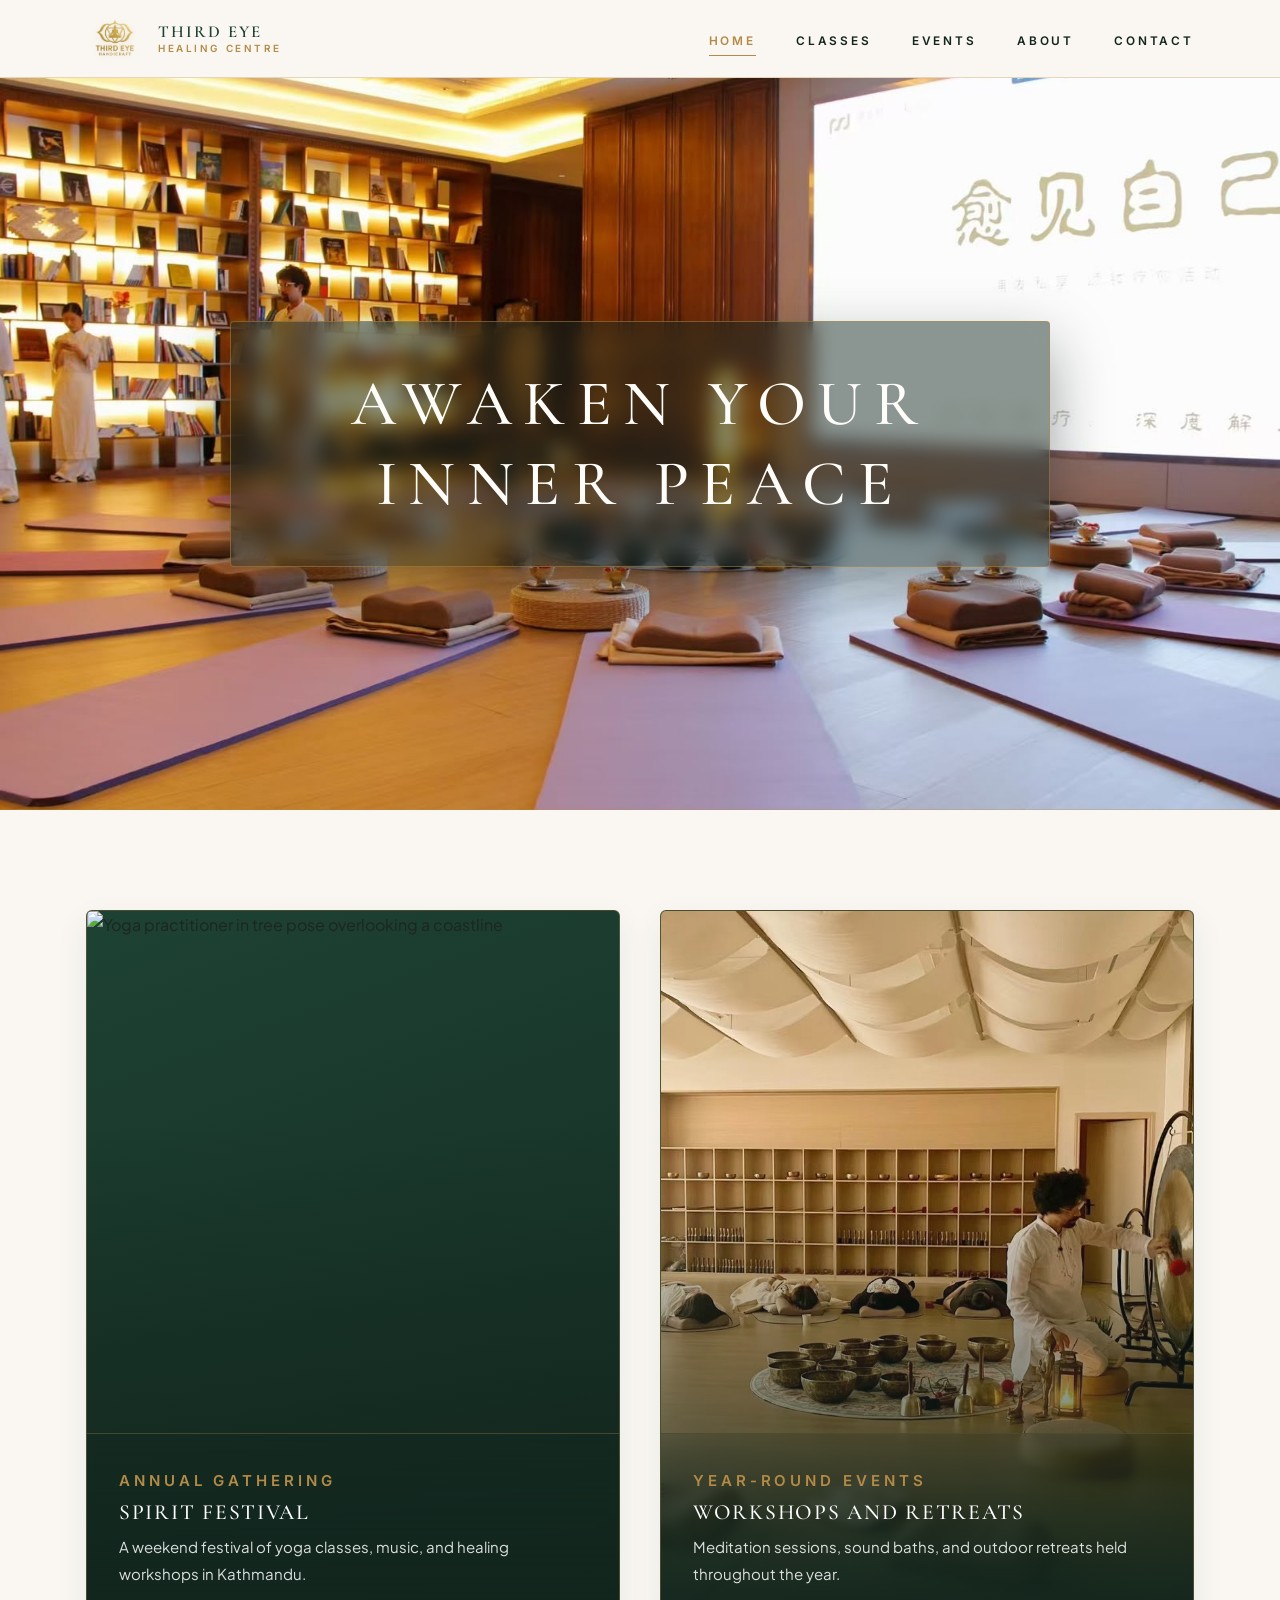
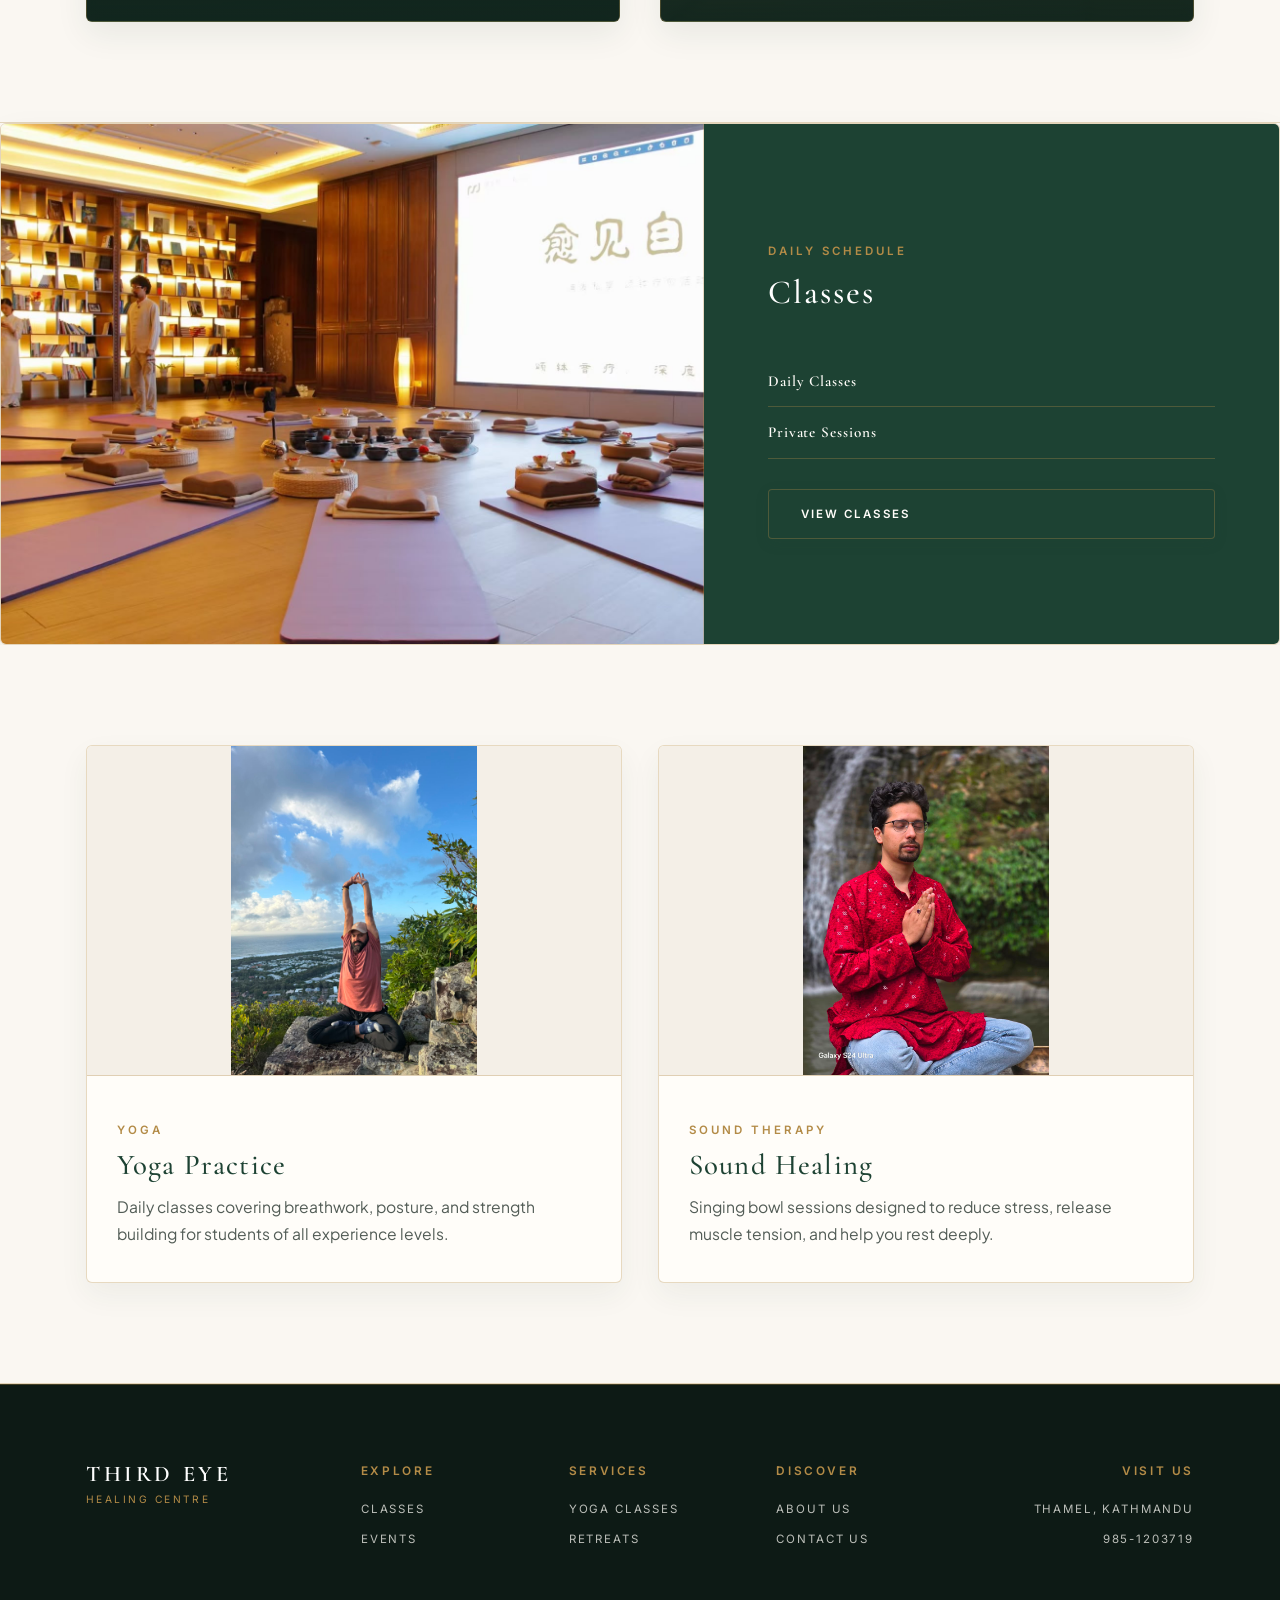
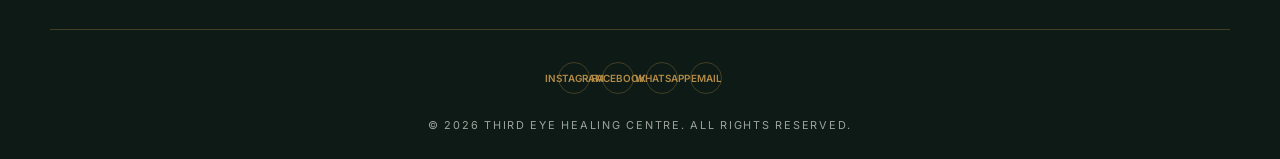
==== commit 7fe3d480: "refactor: rewrite text to natural human copy, remove emojis and decorative symbols" ====
--- a/index.html
+++ b/index.html
@@ -6,7 +6,7 @@
     <title>Third Eye Healing Centre | Yoga &amp; Meditation, Kathmandu</title>
     <meta
       name="description"
-      content="Third Eye Healing Centre in Thamel, Kathmandu — daily yoga, meditation, trekking adventures and retreats led by Chandra Sapkota."
+      content="Third Eye Healing Centre in Thamel, Kathmandu offers daily yoga, meditation, trekking trips, and retreats led by Chandra Sapkota."
     />
     <link rel="preconnect" href="https://fonts.googleapis.com" />
     <link
@@ -54,9 +54,9 @@
               alt="Yoga practitioner in tree pose overlooking a coastline"
             />
             <div class="tile-copy">
-              <p class="eyebrow">Spirit Festival</p>
-              <h3>A Global Celebration</h3>
-              <p>Yoga, dance, music and healing — one weekend a year.</p>
+              <p class="eyebrow">Annual Gathering</p>
+              <h3>Spirit Festival</h3>
+              <p>A weekend festival of yoga classes, music, and healing workshops in Kathmandu.</p>
             </div>
           </a>
           <a href="events.html" class="tile">
@@ -65,10 +65,10 @@
               alt="Yoga instructor stretching outdoors at sunrise"
             />
             <div class="tile-copy">
-              <p class="eyebrow">Events</p>
-              <h3>Explore &amp; Grow</h3>
+              <p class="eyebrow">Year-Round Events</p>
+              <h3>Workshops and Retreats</h3>
               <p>
-                Movement, meditation and personal growth throughout the year.
+                Meditation sessions, sound baths, and outdoor retreats held throughout the year.
               </p>
             </div>
           </a>
@@ -82,13 +82,13 @@
         style="background-image: url(&quot;img/ww.jpeg&quot;)"
       ></div>
       <div class="split-panel">
-        <p class="eyebrow">What we offer</p>
+        <p class="eyebrow">Daily Schedule</p>
         <h2>Classes</h2>
         <ul>
-          <li>Daily Classes <span>&rsaquo;</span></li>
-          <li>Private Classes <span>&rsaquo;</span></li>
+          <li>Daily Classes</li>
+          <li>Private Sessions</li>
         </ul>
-        <a href="classes.html" class="btn">More Details</a>
+        <a href="classes.html" class="btn">View Classes</a>
       </div>
     </section>
 
@@ -103,10 +103,9 @@
             />
             <div class="teacher-card__content">
               <p class="eyebrow">Yoga</p>
-              <h3>Yoga Teacher</h3>
+              <h3>Yoga Practice</h3>
               <p>
-                Guided breathwork, mindful movement and grounding practices for
-                everyday strength and balance.
+                Daily classes covering breathwork, posture, and strength building for students of all experience levels.
               </p>
             </div>
           </a>
@@ -118,11 +117,10 @@
               alt="Sound healing session"
             />
             <div class="teacher-card__content">
-              <p class="eyebrow">Sound Healing</p>
-              <h3>Sound Healing Guide</h3>
+              <p class="eyebrow">Sound Therapy</p>
+              <h3>Sound Healing</h3>
               <p>
-                Restorative sound sessions that calm the nervous system and
-                support deep inner ease.
+                Singing bowl sessions designed to reduce stress, release muscle tension, and help you rest deeply.
               </p>
             </div>
           </a>
@@ -164,26 +162,26 @@
           target="_blank"
           rel="noopener"
           aria-label="Instagram"
-          >ig</a
+          >Instagram</a
         >
         <a
           href="https://www.facebook.com/profile.php?id=61592808584287"
           target="_blank"
           rel="noopener"
           aria-label="Facebook"
-          >f</a
+          >Facebook</a
         >
         <a
           href="https://wa.me/9779851203719"
           target="_blank"
           rel="noopener"
           aria-label="WhatsApp"
-          >wa</a
+          >WhatsApp</a
         >
         <a
           href="mailto:thirdeyehealingandyogacenter@gmail.com"
           aria-label="Email"
-          >@</a
+          >Email</a
         >
       </div>
       <div class="footer-bottom">
--- a/assets/style.css
+++ b/assets/style.css
@@ -1,6 +1,5 @@
 /* ========================================================
-   Third Eye Healing Centre — Premium Luxury Wellness Stylesheet
-   Refined Framing System, Elevated Typography & Harmonious Spacing
+   Third Eye Healing Centre Stylesheet
    ======================================================== */
 
 :root {
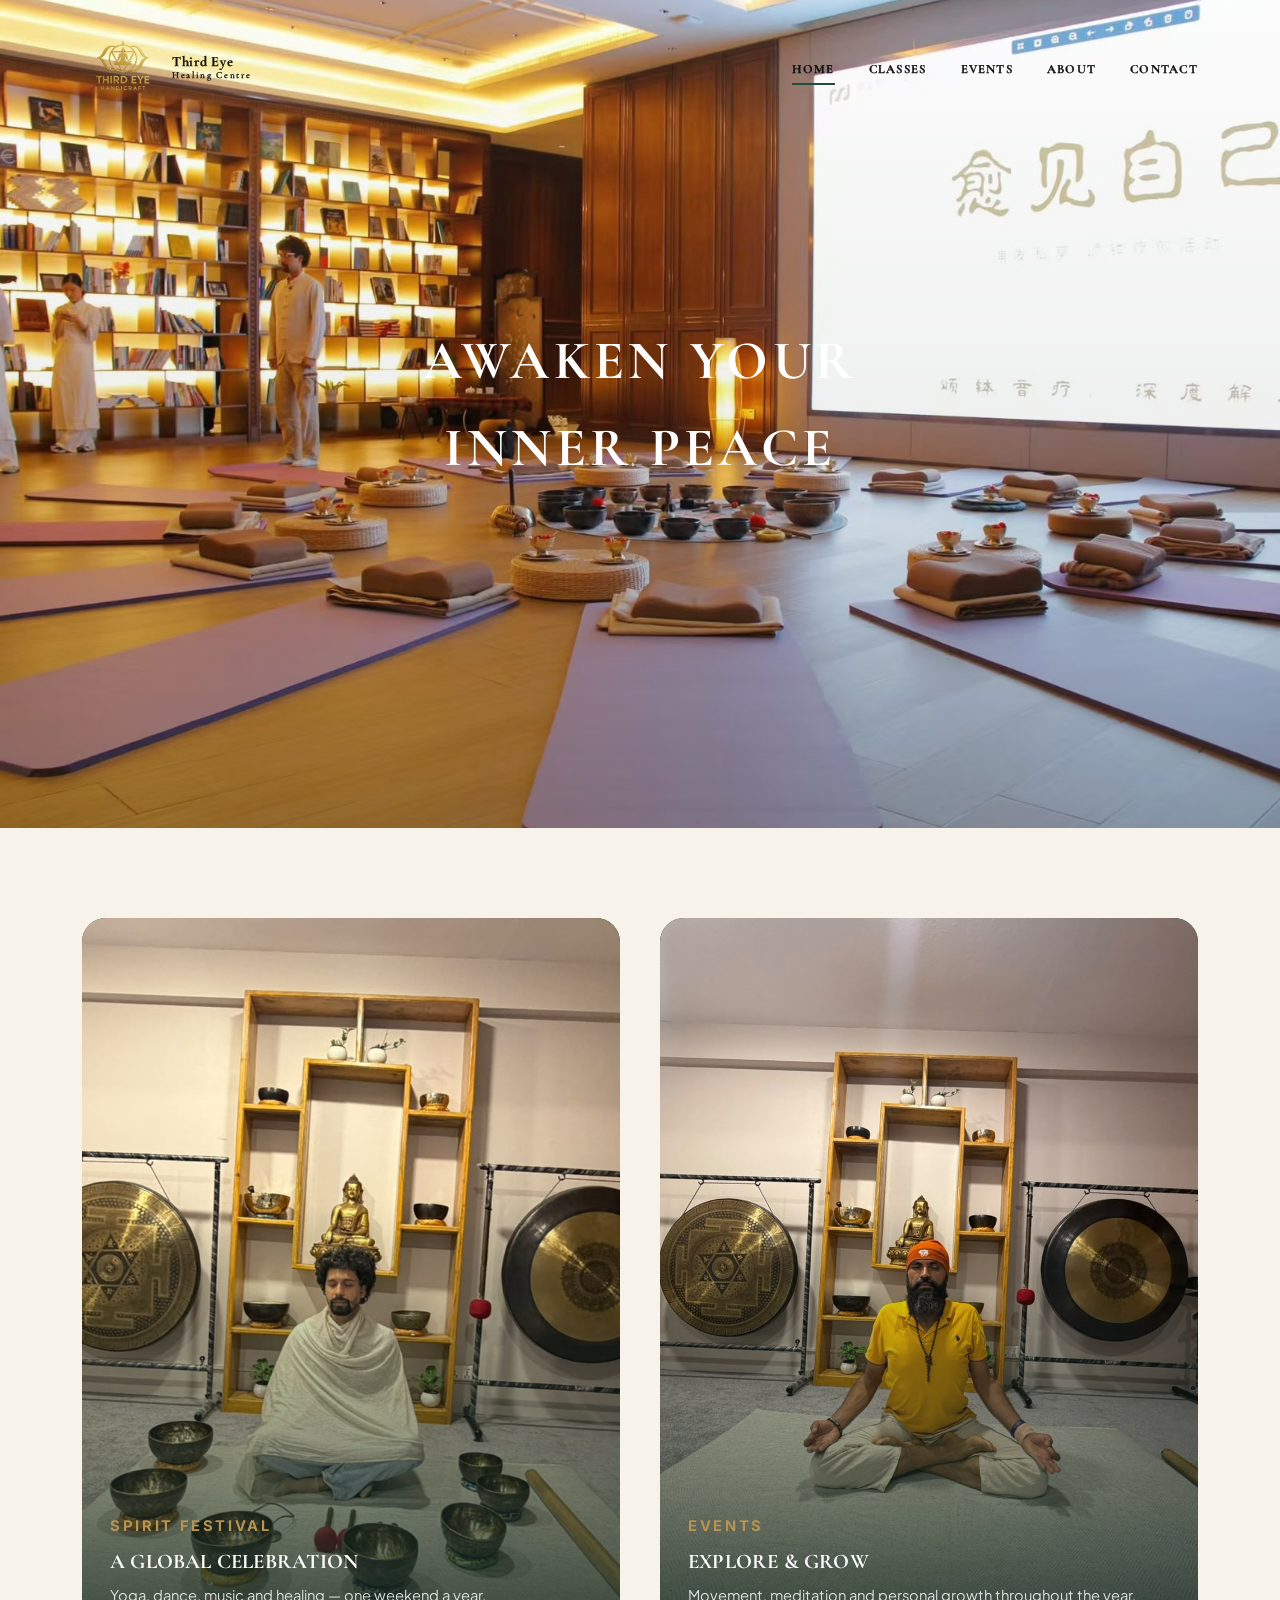
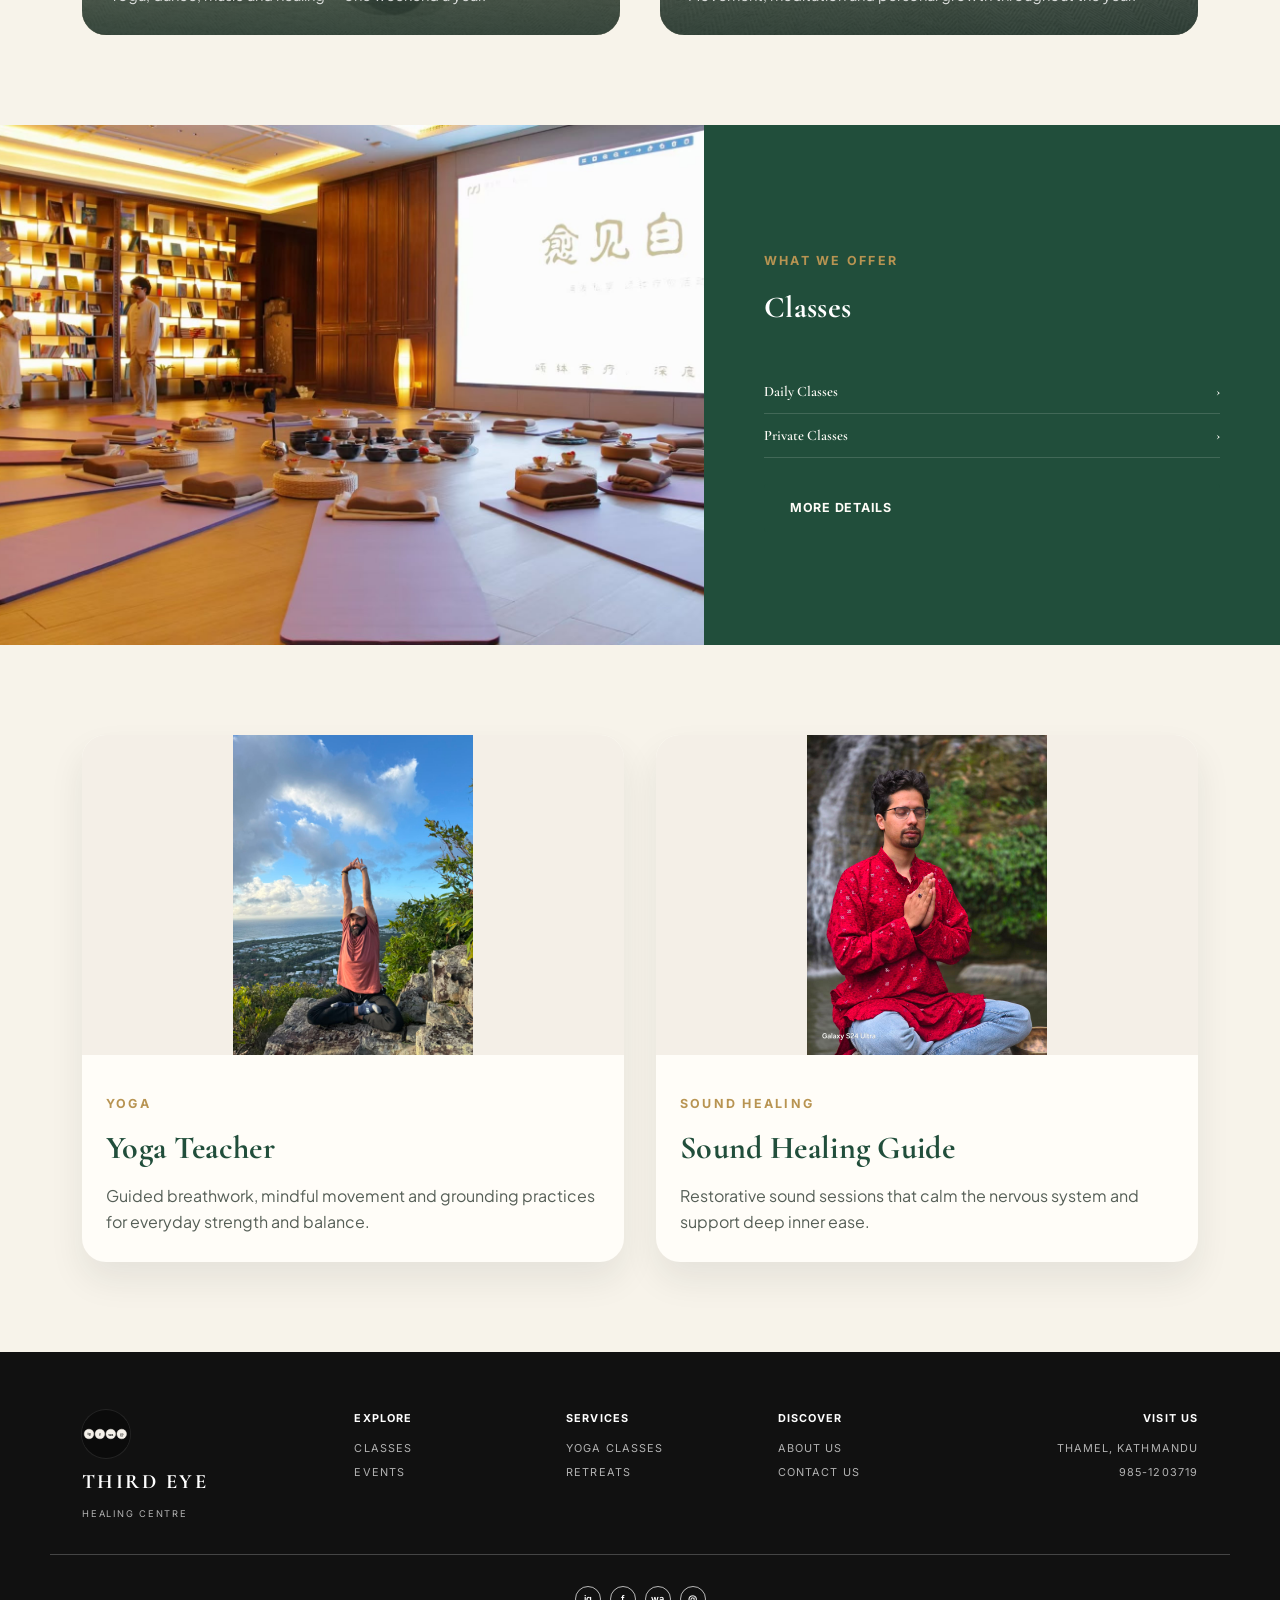
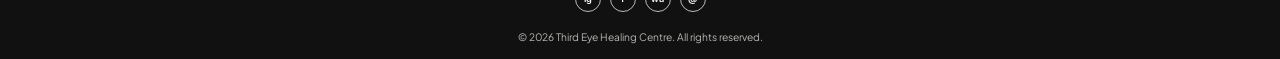
==== commit 7cf7b36f: "'" ====
--- a/index.html
+++ b/index.html
@@ -6,7 +6,7 @@
     <title>Third Eye Healing Centre | Yoga &amp; Meditation, Kathmandu</title>
     <meta
       name="description"
-      content="Third Eye Healing Centre in Thamel, Kathmandu offers daily yoga, meditation, trekking trips, and retreats led by Chandra Sapkota."
+      content="Third Eye Healing Centre in Thamel, Kathmandu — daily yoga, meditation, trekking adventures and retreats led by Chandra Sapkota."
     />
     <link rel="preconnect" href="https://fonts.googleapis.com" />
     <link
@@ -37,7 +37,7 @@
 
     <section
       class="hero tall"
-      style="background-image: url(&quot;img/ww.jpeg&quot;)"
+      style="background-image: url(&quot;/img/ww.jpeg&quot;)"
     >
       <div class="hero-content container">
         <h1>Awaken Your<br />Inner Peace</h1>
@@ -50,25 +50,25 @@
         <div class="tile-grid">
           <a href="events.html" class="tile">
             <img
-              src="https://images.unsplash.com/photo-1600334129128-685c5582fd35?q=80&w=1200&auto=format&fit=crop"
+              src="/img/pose2.jpeg"
               alt="Yoga practitioner in tree pose overlooking a coastline"
             />
             <div class="tile-copy">
-              <p class="eyebrow">Annual Gathering</p>
-              <h3>Spirit Festival</h3>
-              <p>A weekend festival of yoga classes, music, and healing workshops in Kathmandu.</p>
+              <p class="eyebrow">Spirit Festival</p>
+              <h3>A Global Celebration</h3>
+              <p>Yoga, dance, music and healing — one weekend a year.</p>
             </div>
           </a>
           <a href="events.html" class="tile">
             <img
-              src="img/ex.jpeg"
+              src="/img/pose1.jpeg"
               alt="Yoga instructor stretching outdoors at sunrise"
             />
             <div class="tile-copy">
-              <p class="eyebrow">Year-Round Events</p>
-              <h3>Workshops and Retreats</h3>
+              <p class="eyebrow">Events</p>
+              <h3>Explore &amp; Grow</h3>
               <p>
-                Meditation sessions, sound baths, and outdoor retreats held throughout the year.
+                Movement, meditation and personal growth throughout the year.
               </p>
             </div>
           </a>
@@ -79,16 +79,16 @@
     <section class="split section-tight" style="padding: 0">
       <div
         class="split-media"
-        style="background-image: url(&quot;img/ww.jpeg&quot;)"
+        style="background-image: url(&quot;/img/ww.jpeg&quot;)"
       ></div>
       <div class="split-panel">
-        <p class="eyebrow">Daily Schedule</p>
+        <p class="eyebrow">What we offer</p>
         <h2>Classes</h2>
         <ul>
-          <li>Daily Classes</li>
-          <li>Private Sessions</li>
+          <li>Daily Classes <span>&rsaquo;</span></li>
+          <li>Private Classes <span>&rsaquo;</span></li>
         </ul>
-        <a href="classes.html" class="btn">View Classes</a>
+        <a href="classes.html" class="btn">More Details</a>
       </div>
     </section>
 
@@ -98,14 +98,15 @@
           <a href="about.html" class="teacher-card teacher-card--yoga">
             <img
               class="teacher-card__image"
-              src="img/yoga.jpeg"
+              src="/img/yoga.jpeg "
               alt="Yoga class in progress"
             />
             <div class="teacher-card__content">
               <p class="eyebrow">Yoga</p>
-              <h3>Yoga Practice</h3>
+              <h3>Yoga Teacher</h3>
               <p>
-                Daily classes covering breathwork, posture, and strength building for students of all experience levels.
+                Guided breathwork, mindful movement and grounding practices for
+                everyday strength and balance.
               </p>
             </div>
           </a>
@@ -113,14 +114,15 @@
           <a href="about.html" class="teacher-card teacher-card--sound">
             <img
               class="teacher-card__image"
-              src="img/sound.jpeg"
+              src="/img/sound.jpeg"
               alt="Sound healing session"
             />
             <div class="teacher-card__content">
-              <p class="eyebrow">Sound Therapy</p>
-              <h3>Sound Healing</h3>
+              <p class="eyebrow">Sound Healing</p>
+              <h3>Sound Healing Guide</h3>
               <p>
-                Singing bowl sessions designed to reduce stress, release muscle tension, and help you rest deeply.
+                Restorative sound sessions that calm the nervous system and
+                support deep inner ease.
               </p>
             </div>
           </a>
@@ -131,6 +133,11 @@
     <footer class="site-footer" id="contact">
       <div class="container footer-grid">
         <div class="footer-col footer-brand">
+          <img
+            src="img/app-icon.svg"
+            alt="Third Eye app icon"
+            class="footer-brand-icon"
+          />
           <a href="index.html" class="footer-logo">THIRD EYE</a>
           <span>HEALING CENTRE</span>
         </div>
@@ -162,26 +169,26 @@
           target="_blank"
           rel="noopener"
           aria-label="Instagram"
-          >Instagram</a
+          >ig</a
         >
         <a
           href="https://www.facebook.com/profile.php?id=61592808584287"
           target="_blank"
           rel="noopener"
           aria-label="Facebook"
-          >Facebook</a
+          >f</a
         >
         <a
           href="https://wa.me/9779851203719"
           target="_blank"
           rel="noopener"
           aria-label="WhatsApp"
-          >WhatsApp</a
+          >wa</a
         >
         <a
           href="mailto:thirdeyehealingandyogacenter@gmail.com"
           aria-label="Email"
-          >Email</a
+          >@</a
         >
       </div>
       <div class="footer-bottom">
--- a/assets/style.css
+++ b/assets/style.css
@@ -1,1222 +1,683 @@
 /* ========================================================
-   Third Eye Healing Centre Stylesheet
+   Third Eye Healing Centre — shared stylesheet
    ======================================================== */
 
 :root {
   /* Himalayan luxury wellness palette */
-  --cream:         #faf7f2;   /* warm luxury ivory background */
-  --cream-dark:    #edf2e8;   /* soft sage alternate */
-  --navy:          #1d4233;   /* signature rich Himalayan forest */
-  --navy-dark:     #12261e;   /* deep charcoal forest */
-  --rust:          #1d4233;   /* primary CTA */
-  --rust-dark:     #12261e;   /* CTA hover */
-  --brick:         #152920;   /* dark forest accent */
-  --brick-dark:    #0d1a15;   /* ultra deep forest footer */
-  --gold:          #b38b47;   /* refined muted luxury gold */
-  --gold-light:    rgba(179, 139, 71, 0.12); /* gold tint */
-  --gold-border:   rgba(179, 139, 71, 0.32); /* 1px muted gold line */
-  --gold-border-bright: rgba(179, 139, 71, 0.65);
-  --dark-border:   rgba(29, 66, 51, 0.15);  /* subtle dark line */
-  --ink:           #1e2521;   /* deep charcoal typography */
-  --ink-soft:      #525c56;   /* softened copy tone */
-  --cream-text:    #fffdf9;   /* luminous off-white text */
-  --soft-white:    #ffffff;   /* clean card surface */
+  --cream:        #f7f3ea;   /* warm ivory — main background */
+  --cream-dark:    #dce5d8;   /* sage — alternate section background */
+  --navy:          #214e3b;   /* primary forest green */
+  --navy-dark:     #172b24;   /* dark forest / charcoal green */
+  --rust:          #214e3b;   /* primary CTA = forest green */
+  --rust-dark:     #172b24;   /* CTA hover = dark forest */
+  --brick:         #172b24;   /* footer gradient start (dark forest) */
+  --brick-dark:    #0f1f19;   /* footer gradient end (deeper forest) */
+  --gold:          #b89452;   /* muted gold — sparing accents only */
+  --ink:           #252a27;   /* deep charcoal text */
+  --ink-soft:      #565f57;   /* softened charcoal for body copy */
+  --cream-text:    #fffdf8;   /* soft white — text on dark backgrounds */
+  --soft-white:    #fffdf8;   /* soft white — card surfaces */
 
   --font-display: 'Cormorant Garamond', 'Georgia', serif;
   --font-heading: 'Cormorant Garamond', 'Georgia', serif;
-  --font-body:    'Plus Jakarta Sans', 'Segoe UI', -apple-system, sans-serif;
-  --font-ui:      'Inter', 'Plus Jakarta Sans', sans-serif;
-
-  --radius-sm: 4px;
-  --radius-md: 6px;
+  --font-body:    'Plus Jakarta Sans', 'Segoe UI', sans-serif;
+  --font-ui:      'Inter', 'Segoe UI', sans-serif;
+
+  --radius: 14px;
   --container: 1180px;
-  --header-height: 78px;
-}
-
-* {
-  box-sizing: border-box;
-}
-
-html {
-  scroll-behavior: smooth;
-}
+}
+
+* { box-sizing: border-box; }
+
+html { scroll-behavior: smooth; }
 
 body {
   margin: 0;
-  padding-top: var(--header-height);
   font-family: var(--font-body);
   color: var(--ink);
   background: var(--cream);
-  line-height: 1.75;
+  line-height: 1.6;
   -webkit-font-smoothing: antialiased;
-  -moz-osx-font-smoothing: grayscale;
-}
-
-img {
-  max-width: 100%;
-  display: block;
-}
-
-a {
-  color: inherit;
-  text-decoration: none;
-}
-
-/* ---------- Typography Hierarchy ---------- */
+}
+
+img { max-width: 100%; display: block; }
+
+a { color: inherit; text-decoration: none; }
+
 h1, h2, h3, h4 {
   font-family: var(--font-heading);
-  font-weight: 500;
-  letter-spacing: 0.05em;
-  line-height: 1.2;
-  margin: 0 0 0.55em;
+  font-weight: 700;
+  letter-spacing: 0.01em;
+  margin: 0 0 0.5em;
   color: var(--navy);
-}
-
-h1 {
-  font-size: clamp(2.4rem, 5vw, 4rem);
-}
-
-h2 {
-  font-size: clamp(2rem, 3.8vw, 2.9rem);
-}
-
-h3 {
-  font-size: clamp(1.4rem, 2.4vw, 1.9rem);
-}
-
-h4 {
-  font-size: 1.15rem;
 }
 
 .eyebrow {
   font-family: var(--font-ui);
-  font-weight: 600;
-  letter-spacing: 0.26em;
+  font-weight: 700;
+  letter-spacing: 0.18em;
   text-transform: uppercase;
-  font-size: 0.72rem;
+  font-size: 0.78rem;
   color: var(--gold);
-  margin-bottom: 12px;
-  display: block;
-}
-
-.lede {
-  max-width: 660px;
-  margin: 14px auto 0;
-  color: var(--ink-soft);
-  font-size: 1.02rem;
-  line-height: 1.8;
 }
 
 .container {
   max-width: var(--container);
   margin: 0 auto;
-  padding: 0 36px;
-}
-
-/* ---------- Buttons & CTAs ---------- */
+  padding: 0 32px;
+}
+
 .btn {
   display: inline-block;
   font-family: var(--font-ui);
-  font-weight: 600;
-  letter-spacing: 0.18em;
+  font-weight: 700;
+  letter-spacing: 0.06em;
   text-transform: uppercase;
-  font-size: 0.72rem;
-  padding: 14px 32px;
-  border-radius: var(--radius-sm);
-  background: var(--navy);
+  font-size: 0.78rem;
+  padding: 14px 26px;
+  border-radius: 4px;
+  background: var(--rust);
   color: var(--cream-text);
-  border: 1px solid var(--gold-border);
+  border: none;
   cursor: pointer;
-  box-shadow: 0 4px 14px rgba(29, 66, 51, 0.12);
-  transition: all 0.3s cubic-bezier(0.16, 1, 0.3, 1);
-}
-
-.btn:hover {
-  background: var(--gold);
-  color: #12261e;
-  border-color: var(--gold);
-  transform: translateY(-2px);
-  box-shadow: 0 8px 24px rgba(179, 139, 71, 0.28);
-}
-
+  transition: background 0.2s ease, transform 0.2s ease;
+}
+.btn:hover { background: var(--rust-dark); transform: translateY(-1px); }
 .btn.ghost {
   background: transparent;
   color: var(--cream-text);
-  border: 1px solid var(--gold);
-}
-
-.btn.ghost:hover {
-  background: var(--gold);
-  color: #12261e;
-}
-
-/* ---------- Header & Navigation Framing ---------- */
+  border: 1.5px solid var(--cream-text);
+}
+.btn.ghost:hover { background: rgba(255,253,248,0.12); }
+
+/* ---------- Header ---------- */
 .site-header {
-  position: fixed;
-  top: 0;
-  left: 0;
-  right: 0;
-  height: var(--header-height);
-  z-index: 1000;
-  background: rgba(250, 247, 242, 0.94);
-  backdrop-filter: blur(16px);
-  -webkit-backdrop-filter: blur(16px);
-  border-bottom: 1px solid var(--gold-border);
-  display: flex;
-  align-items: center;
-  transition: background 0.3s ease, border-color 0.3s ease, box-shadow 0.3s ease;
-}
-
+  position: absolute;
+  top: 0; left: 0; right: 0;
+  z-index: 50;
+  padding: 26px 0 0;
+}
 .site-header.static {
-  position: fixed;
-}
-
+  position: relative;
+  background: var(--navy-dark);
+  padding: 20px 0;
+}
 .site-header .container {
   display: flex;
   align-items: center;
   justify-content: space-between;
-  width: 100%;
-}
-
+}
 .brand {
   display: flex;
   align-items: center;
-  gap: 14px;
-  color: var(--navy-dark);
-  transition: opacity 0.25s ease;
-}
-
-.brand:hover {
-  opacity: 0.88;
-}
-
+  gap: 8px;
+  color: #111111;
+}
 .brand img {
-  width: 58px;
+  width: 82px;
   height: auto;
   display: block;
   flex-shrink: 0;
-  filter: drop-shadow(0 2px 4px rgba(179, 139, 71, 0.2));
-}
-
+}
+.brand .mark {
+  width: 28px; height: 28px;
+  border-radius: 50%;
+  border: 1.5px solid rgba(17, 17, 17, 0.75);
+  display: flex; align-items: center; justify-content: center;
+  color: #111111;
+  font-family: var(--font-display);
+  font-size: 0.8rem;
+  flex-shrink: 0;
+}
 .brand .name {
   font-family: var(--font-heading);
-  font-weight: 600;
-  font-size: 1.05rem;
-  letter-spacing: 0.12em;
-  text-transform: uppercase;
+  font-weight: 700;
+  -webkit-text-stroke: 0.3px currentColor;
+  font-size: 0.88rem;
+  letter-spacing: 0.05em;
   line-height: 1.15;
-  color: var(--navy);
-}
-
+  color: #111111;
+}
 .brand .name small {
   display: block;
-  font-family: var(--font-ui);
-  font-size: 0.62rem;
-  font-weight: 600;
-  letter-spacing: 0.26em;
-  text-transform: uppercase;
-  color: var(--gold);
-  margin-top: 2px;
-}
-
+  font-size: 0.58rem;
+  font-weight: 500;
+  letter-spacing: 0.18em;
+  color: #111111;
+}
 .nav-links {
   display: flex;
-  gap: 40px;
+  gap: 34px;
   list-style: none;
-  margin: 0;
-  padding: 0;
-  align-items: center;
-}
-
+  margin: 0; padding: 0;
+}
 .nav-links a {
-  color: var(--navy-dark);
-  font-family: var(--font-ui);
-  font-size: 0.74rem;
-  font-weight: 600;
-  letter-spacing: 0.24em;
+  color: #111111;
+  font-family: var(--font-heading);
+  font-size: 0.78rem;
+  font-weight: 700;
+  -webkit-text-stroke: 0.35px currentColor;
+  letter-spacing: 0.1em;
   text-transform: uppercase;
-  padding: 8px 0;
-  position: relative;
-  transition: color 0.25s ease;
-}
-
-.nav-links a::after {
-  content: "";
-  position: absolute;
-  bottom: 0;
-  left: 0;
-  width: 0;
-  height: 1px;
-  background: var(--gold);
-  transition: width 0.3s cubic-bezier(0.16, 1, 0.3, 1);
-}
-
-.nav-links a:hover {
-  color: var(--gold);
-}
-
-.nav-links a:hover::after,
-.nav-links a.active::after {
-  width: 100%;
-}
-
-.nav-links a.active {
-  color: var(--gold);
-}
+  padding: 6px 0;
+  border-bottom: 2px solid transparent;
+  transition: border-color 0.2s ease, opacity 0.2s ease;
+}
+.nav-links a:hover,
+.nav-links a.active { border-color: var(--rust); }
 
 .nav-toggle {
   display: none;
-  background: transparent;
-  border: 1px solid var(--gold-border);
-  border-radius: var(--radius-sm);
-  width: 42px;
-  height: 38px;
+  background: none; border: none;
+  width: 34px; height: 26px;
   position: relative;
   cursor: pointer;
-  padding: 0;
-}
-
+}
 .nav-toggle span {
-  position: absolute;
-  left: 9px;
-  right: 9px;
-  height: 1.5px;
-  background: var(--navy);
+  position: absolute; left: 0; right: 0; height: 2px;
+  background: #111111;
   transition: transform 0.25s ease, opacity 0.25s ease;
 }
-
-.nav-toggle span:nth-child(1) { top: 11px; }
-.nav-toggle span:nth-child(2) { top: 18px; }
-.nav-toggle span:nth-child(3) { top: 25px; }
-
-.nav-toggle.open span:nth-child(1) { transform: translateY(7px) rotate(45deg); }
+.nav-toggle span:nth-child(1) { top: 0; }
+.nav-toggle span:nth-child(2) { top: 12px; }
+.nav-toggle span:nth-child(3) { top: 24px; }
+.nav-toggle.open span:nth-child(1) { transform: translateY(12px) rotate(45deg); }
 .nav-toggle.open span:nth-child(2) { opacity: 0; }
-.nav-toggle.open span:nth-child(3) { transform: translateY(-7px) rotate(-45deg); }
-
-/* ---------- Hero & Framed Text Overlay ---------- */
+.nav-toggle.open span:nth-child(3) { transform: translateY(-12px) rotate(-45deg); }
+
+/* ---------- Hero ---------- */
 .hero {
   position: relative;
-  min-height: 76vh;
+  min-height: 78vh;
   display: flex;
-  align-items: center;
-  justify-content: center;
-  background: linear-gradient(180deg, rgba(18, 38, 30, 0.58) 0%, rgba(18, 38, 30, 0.38) 45%, rgba(18, 38, 30, 0.72) 100%), var(--navy-dark);
+  align-items: flex-end;
+  background-color: var(--navy-dark);
   background-size: cover;
   background-position: center;
   overflow: hidden;
-  border-bottom: 1px solid var(--gold-border);
-}
-
-.hero.tall {
-  min-height: calc(90vh - var(--header-height));
-}
-
+}
+.hero::before {
+  content: "";
+  position: absolute;
+  inset: 0;
+  z-index: 1;
+  pointer-events: none;
+  background: linear-gradient(
+    180deg,
+    rgba(255, 255, 255, 0.08) 0%,
+    rgba(23, 43, 36, 0.06) 52%,
+    rgba(23, 43, 36, 0.28) 100%
+  );
+}
+.hero.tall { min-height: 92vh; align-items: center; }
 .hero-content {
   position: relative;
   z-index: 5;
   width: 100%;
+  padding-bottom: 70px;
+  text-align: center;
+  color: var(--cream-text);
+}
+.hero.tall .hero-content { padding-bottom: 0; }
+.hero-content .eyebrow { color: var(--gold); }
+.hero-content h1 {
+  color: #fff;
+  font-size: clamp(2.1rem, 5vw, 3.4rem);
+  text-transform: uppercase;
+  letter-spacing: 0.08em;
+  margin-top: 10px;
+}
+.hero-content p {
+  max-width: 560px;
+  margin: 14px auto 0;
+  color: rgba(255,255,255,0.85);
+  font-size: 1.05rem;
+}
+.hero-actions {
+  margin-top: 26px;
   display: flex;
-  flex-direction: column;
-  align-items: center;
-  justify-content: center;
-  padding: 40px 20px;
-  text-align: center;
-}
-
-/* Framed hero typography badge */
-.hero-content h1 {
-  color: #fffdf9;
-  font-family: var(--font-heading);
-  font-weight: 500;
-  font-size: clamp(2.3rem, 5.2vw, 4rem);
-  text-transform: uppercase;
-  letter-spacing: 0.18em;
-  line-height: 1.25;
-  margin: 0;
-  padding: 42px 56px;
-  border: 1px solid rgba(179, 139, 71, 0.5);
-  background: rgba(18, 38, 30, 0.48);
-  backdrop-filter: blur(10px);
-  -webkit-backdrop-filter: blur(10px);
-  box-shadow: 0 24px 60px rgba(10, 22, 17, 0.4);
-  border-radius: var(--radius-sm);
-  max-width: 820px;
-  width: 100%;
-}
-
-.hero-content p {
-  max-width: 580px;
-  margin: 20px auto 0;
-  color: rgba(255, 253, 249, 0.88);
-  font-size: 1.05rem;
-}
-
-.hero-actions {
-  margin-top: 30px;
-  display: flex;
-  gap: 18px;
+  gap: 16px;
   justify-content: center;
   flex-wrap: wrap;
 }
 
-.trim {
-  display: none;
-}
-
-/* ---------- Section Shells & Framing ---------- */
-section {
-  padding: 100px 0;
-  position: relative;
-  border-bottom: 1px solid var(--gold-border);
-}
-
-.section-tight {
-  padding: 70px 0;
-}
-
-.section-navy {
-  background: var(--navy);
-  color: var(--cream-text);
-  border-bottom: 1px solid var(--gold-border);
-}
-
-.section-navy h2,
-.section-navy h3,
-.section-navy .eyebrow {
-  color: var(--cream-text);
-}
-
-.section-navy .eyebrow {
-  color: var(--gold);
-}
-
-.section-navy .lede {
-  color: rgba(255, 253, 248, 0.82);
-}
-
-.section-rust {
-  background: var(--navy-dark);
-  color: #fff;
-  border-bottom: 1px solid var(--gold-border);
-}
-
-.section-rust h2 {
-  color: #fff;
-}
-
-.center {
-  text-align: center;
-}
-
-/* ---------- Two-Tile Feature Grid ---------- */
+/* decorative trim removed per request */
+.trim { display: none; }
+
+/* ---------- Section shells ---------- */
+section { padding: 90px 0; }
+.section-tight { padding: 60px 0; }
+.section-navy { background: var(--navy); color: var(--cream-text); }
+.section-navy h2, .section-navy h3, .section-navy .eyebrow { color: var(--cream-text); }
+.section-navy .eyebrow { color: var(--gold); }
+.section-rust { background: var(--rust); color: #fff; }
+.section-rust h2 { color: #fff; }
+
+.center { text-align: center; }
+.lede {
+  max-width: 640px;
+  margin: 10px auto 0;
+  color: var(--ink-soft);
+}
+.section-navy .lede { color: rgba(255,253,248,0.78); }
+
+/* ---------- Two-tile feature grid (home page) ---------- */
 .tile-grid {
   display: grid;
   grid-template-columns: 1fr 1fr;
   gap: 40px;
 }
-
 .tile {
   position: relative;
-  border-radius: var(--radius-md);
+  border-radius: 24px;
   overflow: hidden;
   aspect-ratio: 3 / 4;
   background: linear-gradient(160deg, var(--navy), var(--brick));
-  display: flex;
-  align-items: flex-end;
-  border: 1px solid var(--gold-border);
-  box-shadow: 0 12px 32px rgba(29, 66, 51, 0.08);
-  transition: transform 0.3s cubic-bezier(0.16, 1, 0.3, 1), border-color 0.3s ease, box-shadow 0.3s ease;
-}
-
-.tile:hover {
-  transform: translateY(-4px);
-  border-color: var(--gold-border-bright);
-  box-shadow: 0 20px 45px rgba(29, 66, 51, 0.16);
-}
-
-.tile img {
-  position: absolute;
-  inset: 0;
-  width: 100%;
-  height: 100%;
-  object-fit: cover;
-  transition: transform 0.6s cubic-bezier(0.16, 1, 0.3, 1);
-}
-
-.tile:hover img {
-  transform: scale(1.04);
-}
-
+  display: flex; align-items: flex-end;
+}
+.tile img { position: absolute; inset: 0; width: 100%; height: 100%; object-fit: cover; }
 .tile::after {
   content: "";
-  position: absolute;
-  inset: 0;
-  background: linear-gradient(180deg, rgba(0, 0, 0, 0) 30%, rgba(18, 38, 30, 0.88) 100%);
-  pointer-events: none;
-}
-
+  position: absolute; inset: 0;
+  background: linear-gradient(180deg, rgba(0,0,0,0) 40%, rgba(23,43,36,0.85) 100%);
+}
 .tile-copy {
-  position: relative;
-  z-index: 2;
-  padding: 34px 32px;
+  position: relative; z-index: 2;
+  padding: 28px;
   color: #fff;
-  width: 100%;
-  border-top: 1px solid var(--gold-border);
-  background: linear-gradient(180deg, rgba(18, 38, 30, 0.2) 0%, rgba(18, 38, 30, 0.85) 100%);
-  backdrop-filter: blur(4px);
-}
-
-.tile-copy .eyebrow {
-  color: var(--gold);
-}
-
-.tile-copy h3 {
-  color: #fff;
-  margin: 6px 0 8px;
-  text-transform: uppercase;
-  font-size: 1.35rem;
-  letter-spacing: 0.08em;
-}
-
-.tile-copy p {
-  margin: 0;
-  color: rgba(255, 255, 255, 0.85);
-  font-size: 0.94rem;
-}
-
-/* ---------- Split Image / Panel Rows ---------- */
+}
+.tile-copy .eyebrow { color: var(--gold); }
+.tile-copy h3 { color: #fff; margin: 6px 0 6px; text-transform: uppercase; font-size: 1.3rem; }
+.tile-copy p { margin: 0; color: rgba(255,255,255,0.82); font-size: 0.92rem; }
+
+/* ---------- Split image/panel rows ---------- */
 .split {
   display: grid;
   grid-template-columns: 1.1fr 0.9fr;
   align-items: stretch;
-  border: 1px solid var(--gold-border);
-  border-radius: var(--radius-md);
-  overflow: hidden;
-  box-shadow: 0 14px 36px rgba(29, 66, 51, 0.06);
-}
-
-.split.reverse {
-  grid-template-columns: 0.9fr 1.1fr;
-}
-
-.split.reverse .split-media {
-  order: 2;
-  border-left: 1px solid var(--gold-border);
-  border-right: none;
-}
-
+}
+.split.reverse { grid-template-columns: 0.9fr 1.1fr; }
+.split.reverse .split-media { order: 2; }
 .split-media {
   min-height: 520px;
   background-color: var(--cream);
   background-size: cover;
   background-position: center;
   background-repeat: no-repeat;
-  border-right: 1px solid var(--gold-border);
-}
-
+  border: 0;
+}
 .split-panel {
   background: var(--navy);
   color: var(--cream-text);
-  padding: 76px 64px;
+  padding: 70px 60px;
   display: flex;
   flex-direction: column;
   justify-content: center;
   min-height: 520px;
 }
-
-.split-panel h2 {
-  color: #fff;
-  font-size: 2.1rem;
-  letter-spacing: 0.06em;
-}
-
-.split-panel ul {
-  list-style: none;
-  margin: 24px 0 30px;
-  padding: 0;
-}
-
+.split-panel h2 { color: #fff; font-size: 1.9rem; }
+.split-panel ul { list-style: none; margin: 22px 0 26px; padding: 0; }
 .split-panel li {
-  padding: 12px 0;
-  border-bottom: 1px solid var(--gold-border);
+  padding: 10px 0;
+  border-bottom: 1px solid rgba(255,253,248,0.15);
   font-family: var(--font-heading);
   font-weight: 600;
-  font-size: 0.95rem;
-  letter-spacing: 0.06em;
-  display: flex;
-  justify-content: space-between;
+  font-size: 0.9rem;
+  display: flex; justify-content: space-between; align-items: center;
+}
+
+/* ---------- Retreats banner row ---------- */
+.retreats {
+  display: grid;
+  grid-template-columns: 0.7fr 1.3fr;
   align-items: center;
-}
-
-.split-panel li span {
-  color: var(--gold);
-  font-size: 1.2rem;
-}
-
-/* Light variant split panels (used in classes & about) */
-.split-panel[style*="background: #fffdf8"],
-.split-panel[style*="background:#fffdf8"] {
-  background: #fffdf9 !important;
-  color: var(--ink) !important;
-  border-left: 1px solid var(--gold-border);
-}
-
-/* ---------- Teacher Showcase ---------- */
+  gap: 40px;
+  background:
+    radial-gradient(circle at 20% 50%, rgba(184,148,82,0.12), transparent 60%),
+    var(--cream-dark);
+}
+.retreats-media { border-radius: 20px; overflow: hidden; aspect-ratio: 16/9; background-size: contain; background-position: center; background-repeat: no-repeat; background-color: #f3efe9; }
+.retreats h2 { font-size: 2.2rem; color: var(--rust); }
+
+/* ---------- Team / teacher panel ---------- */
+.teacher-row { display: grid; grid-template-columns: 1fr 1fr; }
+.teacher-media { min-height: 480px; background-size: cover; background-position: center; }
+.teacher-panel {
+  background: var(--navy);
+  color: var(--cream-text);
+  padding: 70px 60px;
+  display: flex; flex-direction: column; justify-content: center;
+}
+.teacher-panel .eyebrow { color: var(--gold); }
+.teacher-panel h2 { color: #fff; font-size: 2rem; margin-top: 8px; }
+
 .teacher-showcase {
-  padding: 100px 0;
+  padding: 90px 0;
   background: var(--cream);
 }
-
 .teacher-cards {
   display: grid;
   grid-template-columns: repeat(2, minmax(0, 1fr));
-  gap: 36px;
-}
-
+  gap: 32px;
+}
 .teacher-card {
   display: block;
-  background: #fffdf9;
-  border-radius: var(--radius-md);
+  background: #fffdf8;
+  border-radius: 24px;
   overflow: hidden;
-  border: 1px solid var(--gold-border);
-  box-shadow: 0 12px 30px rgba(29, 66, 51, 0.06);
+  box-shadow: 0 18px 35px rgba(23, 43, 36, 0.08);
   text-decoration: none;
   color: inherit;
-  transition: transform 0.3s cubic-bezier(0.16, 1, 0.3, 1), border-color 0.3s ease, box-shadow 0.3s ease;
-}
-
+  transition: transform 0.2s ease, box-shadow 0.2s ease;
+}
 .teacher-card:hover {
   transform: translateY(-4px);
-  border-color: var(--gold-border-bright);
-  box-shadow: 0 20px 40px rgba(29, 66, 51, 0.12);
-}
-
+  box-shadow: 0 24px 40px rgba(23, 43, 36, 0.12);
+}
 .teacher-card__image {
   display: block;
   width: 100%;
-  height: 330px;
+  height: 320px;
   object-fit: contain;
   object-position: center;
   background: #f4efe7;
-  border-bottom: 1px solid var(--gold-border);
-}
-
+}
 .teacher-card__content {
-  padding: 32px 30px 34px;
-}
-
+  padding: 26px 24px 28px;
+}
 .teacher-card__content .eyebrow {
   color: var(--gold);
   margin-bottom: 8px;
 }
-
 .teacher-card__content h3 {
   color: var(--navy);
-  font-size: clamp(1.8rem, 2.2vw, 2.3rem);
-  margin-bottom: 12px;
-  letter-spacing: 0.04em;
-}
-
+  font-size: clamp(2rem, 2vw, 2.5rem);
+  margin-bottom: 10px;
+}
 .teacher-card__content p:last-child {
   margin: 0;
   color: var(--ink-soft);
-  font-size: 0.98rem;
-  line-height: 1.7;
-}
-
-/* ---------- Team Cards (Founder & Mentors) ---------- */
+  font-size: 1rem;
+}
+
+/* ---------- Team cards (founder's teachers) ---------- */
 .team-grid {
   display: grid;
   grid-template-columns: repeat(2, 1fr);
-  gap: 32px;
-}
-
+  gap: 28px;
+}
 .team-card {
-  background: #fffdf9;
-  border-radius: var(--radius-md);
+  background: #FFFDF8;
+  border-radius: var(--radius);
   overflow: hidden;
-  border: 1px solid var(--gold-border);
-  box-shadow: 0 10px 30px rgba(29, 66, 51, 0.06);
+  box-shadow: 0 10px 30px rgba(33,78,59,0.08);
   text-align: left;
 }
-
 .team-card img {
   width: 100%;
   aspect-ratio: 4 / 3;
   object-fit: cover;
-  border-bottom: 1px solid var(--gold-border);
-}
-
-.team-copy {
-  padding: 24px 28px 28px;
-}
-
+}
+.team-copy { padding: 22px 26px 26px; }
 .team-copy strong {
   display: block;
   font-family: var(--font-heading);
-  font-size: 1.15rem;
+  font-size: 1.05rem;
   color: var(--navy);
   text-transform: uppercase;
-  letter-spacing: 0.06em;
-}
-
+  letter-spacing: 0.03em;
+}
 .team-copy .role {
   display: block;
-  font-family: var(--font-ui);
-  font-size: 0.72rem;
-  font-weight: 600;
-  letter-spacing: 0.16em;
+  font-family: var(--font-heading);
+  font-size: 0.76rem;
+  font-weight: 700;
+  letter-spacing: 0.08em;
   text-transform: uppercase;
-  color: var(--gold);
-  margin: 6px 0 14px;
-}
-
-.team-copy p {
-  margin: 0;
-  color: var(--ink-soft);
-  font-size: 0.94rem;
-  line-height: 1.7;
-}
-
-/* ---------- Cards Row & Framing ---------- */
+  color: var(--rust);
+  margin: 4px 0 12px;
+}
+.team-copy p { margin: 0; color: var(--ink-soft); font-size: 0.92rem; }
+
+@media (max-width: 700px) {
+  .team-grid { grid-template-columns: 1fr; }
+}
+
+/* ---------- Cards / lists ---------- */
 .card-row {
   display: grid;
   grid-template-columns: repeat(3, 1fr);
-  gap: 32px;
-}
-
+  gap: 28px;
+}
 .card {
-  background: #fffdf9;
-  border-radius: var(--radius-md);
-  padding: 34px 30px;
-  border: 1px solid var(--gold-border);
-  box-shadow: 0 10px 30px rgba(29, 66, 51, 0.06);
-  transition: transform 0.3s ease, border-color 0.3s ease;
-}
-
-.card:hover {
-  transform: translateY(-2px);
-  border-color: var(--gold-border-bright);
-}
-
-.card h4 {
-  color: var(--navy);
-  text-transform: uppercase;
-  font-size: 1.1rem;
-  letter-spacing: 0.06em;
-  margin-bottom: 10px;
-}
-
-/* Cards on dark section */
-.section-navy .card {
-  background: rgba(255, 253, 248, 0.05) !important;
-  color: var(--cream-text) !important;
-  border: 1px solid var(--gold-border) !important;
-}
-
-.section-navy .card h4 {
-  color: var(--gold) !important;
-}
-
-/* ---------- Event Gallery Framing ---------- */
+  background: #FFFDF8;
+  border-radius: var(--radius);
+  padding: 30px;
+  box-shadow: 0 10px 30px rgba(33,78,59,0.08);
+}
+.card h4 { color: var(--rust); text-transform: uppercase; font-size: 0.95rem; }
+
 .event-gallery {
-  padding: 100px 0 110px;
+  padding: 90px 0 110px;
   background: var(--cream);
 }
-
 .section-heading {
   text-align: center;
-  margin-bottom: 40px;
-}
-
+  margin-bottom: 32px;
+}
 .section-heading h2 {
-  font-size: clamp(2rem, 3.8vw, 2.9rem);
+  font-size: clamp(2rem, 4vw, 3rem);
   color: var(--navy);
 }
-
 .gallery-grid {
   display: grid;
   grid-template-columns: repeat(3, minmax(0, 1fr));
-  gap: 20px;
+  gap: 18px;
   align-items: stretch;
 }
-
 .gallery-grid img {
   width: 100%;
-  height: 270px;
+  height: 260px;
+  object-fit: contain;
+  background: #f3efe9;
+  border-radius: 18px;
+  display: block;
+  box-shadow: 0 14px 24px rgba(23, 43, 36, 0.08);
+}
+.gallery-grid img:nth-child(3) {
   object-fit: cover;
-  background: #f3efe9;
-  border-radius: var(--radius-sm);
-  display: block;
-  border: 1px solid var(--gold-border);
-  box-shadow: 0 10px 24px rgba(23, 43, 36, 0.08);
-  transition: transform 0.3s ease, border-color 0.3s ease;
-}
-
-.gallery-grid img:hover {
-  transform: translateY(-2px);
-  border-color: var(--gold-border-bright);
-}
-
+}
 .gallery-grid img:first-child {
   grid-column: span 2;
-  height: 380px;
-}
-
-/* ---------- Checklist ---------- */
-.checklist {
-  list-style: none;
-  margin: 16px 0 0;
-  padding: 0;
-}
-
+  height: 360px;
+}
+
+.sound-gallery-section {
+  padding-top: 10px;
+}
+
+.sound-gallery-grid {
+  column-count: 4;
+  column-gap: 18px;
+  max-width: 1280px;
+  margin: 28px auto 0;
+}
+
+.sound-gallery-grid img {
+  display: inline-block;
+  width: 100%;
+  margin: 0 0 18px;
+  border-radius: 18px;
+  background: #f3efe9;
+  box-shadow: 0 14px 24px rgba(23, 43, 36, 0.08);
+  object-fit: contain;
+  break-inside: avoid;
+}
+
+.checklist { list-style: none; margin: 14px 0 0; padding: 0; }
 .checklist li {
-  padding: 10px 0 10px 28px;
+  padding: 8px 0 8px 26px;
   position: relative;
-  font-size: 0.95rem;
+  font-size: 0.94rem;
   color: var(--ink-soft);
-  line-height: 1.6;
-}
-
+}
 .checklist li::before {
   content: "◆";
-  position: absolute;
-  left: 0;
-  top: 10px;
+  position: absolute; left: 0; top: 8px;
   color: var(--gold);
-  font-size: 0.65rem;
-}
-
-/* ---------- Price Table ---------- */
-.price-table {
-  max-width: 680px;
-  margin: 44px auto 0;
-  border: 1px solid var(--gold-border);
-  border-radius: var(--radius-sm);
-  padding: 8px 32px;
-  background: rgba(18, 38, 30, 0.4);
-}
-
+  font-size: 0.6rem;
+}
+
+/* ---------- Price table ---------- */
+.price-table { max-width: 640px; margin: 40px auto 0; }
 .price-row {
-  display: flex;
-  justify-content: space-between;
-  padding: 18px 0;
-  border-bottom: 1px solid rgba(255, 255, 255, 0.16);
+  display: flex; justify-content: space-between;
+  padding: 16px 0;
+  border-bottom: 1px solid rgba(255,255,255,0.25);
   font-family: var(--font-heading);
-  font-weight: 600;
-  letter-spacing: 0.06em;
-  font-size: 1.05rem;
-}
-
-.price-row:last-child {
-  border-bottom: none;
-}
-
-/* ---------- FAQ Accordion ---------- */
+  font-weight: 700;
+  letter-spacing: 0.03em;
+}
+
+/* ---------- FAQ ---------- */
 .faq-grid {
   display: grid;
-  grid-template-columns: 0.85fr 1.65fr;
-  gap: 56px;
+  grid-template-columns: 0.9fr 1.6fr;
+  gap: 50px;
   margin-top: 40px;
 }
-
-.faq-item {
-  border-bottom: 1px solid var(--gold-border);
-}
-
+.faq-item { border-bottom: 1px solid rgba(33,78,59,0.15); }
 .faq-item button {
   width: 100%;
-  display: flex;
-  align-items: center;
-  justify-content: space-between;
-  background: none;
-  border: none;
-  padding: 20px 0;
+  display: flex; align-items: center; justify-content: space-between;
+  background: none; border: none;
+  padding: 18px 0;
   font-family: var(--font-heading);
-  font-weight: 600;
+  font-weight: 700;
   color: var(--navy);
-  font-size: 1.1rem;
-  letter-spacing: 0.03em;
+  font-size: 0.95rem;
   text-align: left;
   cursor: pointer;
-  transition: color 0.2s ease;
-}
-
-.faq-item button:hover {
-  color: var(--gold);
-}
-
-.faq-item .chev {
-  transition: transform 0.25s ease;
-  color: var(--gold);
-  font-size: 1rem;
-  flex-shrink: 0;
-  margin-left: 12px;
-}
-
-.faq-item.open .chev {
-  transform: rotate(180deg);
-}
-
+}
+.faq-item .chev { transition: transform 0.2s ease; color: var(--gold); }
+.faq-item.open .chev { transform: rotate(180deg); }
 .faq-item .answer {
   max-height: 0;
   overflow: hidden;
-  transition: max-height 0.3s ease;
+  transition: max-height 0.25s ease;
   color: var(--ink-soft);
-  font-size: 0.95rem;
-  line-height: 1.7;
-}
-
-.faq-item.open .answer {
-  max-height: 280px;
-  padding-bottom: 20px;
-}
-
-/* ---------- Testimonial Framing ---------- */
+  font-size: 0.92rem;
+}
+.faq-item.open .answer { max-height: 260px; padding-bottom: 18px; }
+
+/* ---------- Testimonial ---------- */
 .testimonial {
-  max-width: 780px;
+  max-width: 760px;
   margin: 0 auto;
   text-align: center;
   font-family: var(--font-display);
   font-style: italic;
-  font-size: 1.35rem;
-  line-height: 1.75;
+  font-size: 1.2rem;
+  line-height: 1.7;
   color: var(--cream-text);
-  padding: 20px 0;
-}
-
+}
 .testimonial cite {
   display: block;
-  margin-top: 24px;
-  font-family: var(--font-ui);
+  margin-top: 22px;
+  font-family: var(--font-heading);
   font-style: normal;
-  font-size: 0.76rem;
-  letter-spacing: 0.2em;
+  font-size: 0.8rem;
+  letter-spacing: 0.1em;
   text-transform: uppercase;
   color: var(--gold);
 }
 
-/* ---------- Content Page Heroes ---------- */
-.page-title-hero {
-  min-height: 48vh;
-}
-
-.page-title-hero .hero-content h1 {
-  font-size: clamp(2.4rem, 4.5vw, 3.4rem);
-  padding: 28px 48px;
-  max-width: 680px;
-}
-
-/* ---------- Contact Page Framing ---------- */
-.contact-page {
-  background: var(--cream);
-}
-
-.contact-page .page-title-hero {
-  display: none;
-}
-
-.contact-page > section:not(.site-footer) {
-  padding: 80px 0;
-  border-bottom: none;
-}
-
+/* ---------- Simple content page hero (Events/About/Classes titlebar) ---------- */
+.page-title-hero .hero-content h1 { margin-bottom: 0; }
+
+
+/* ---------- Contact page ---------- */
+.contact-page { background: #fff; }
+.contact-page .page-title-hero { display: none; }
+.contact-page > section:not(.site-footer) { padding: 92px 0 0; }
 .contact-layout {
   display: grid;
-  grid-template-columns: 0.95fr 1.05fr;
-  gap: 72px;
+  grid-template-columns: 0.9fr 1.1fr;
+  gap: 76px;
   align-items: stretch;
-  max-width: 1140px;
+  max-width: 1120px;
   margin: 0 auto;
 }
 
-/* Left/Form Card */
+/* Left: form card */
 .contact-card {
   grid-column: 2;
   grid-row: 1;
-  background: #fffdf9;
-  border-radius: var(--radius-md);
-  padding: 46px 52px;
-  border: 1px solid var(--gold-border);
-  box-shadow: 0 14px 36px rgba(29, 66, 51, 0.06);
-}
-
-.contact-card h2 {
-  color: var(--navy);
-  font-size: 1.8rem;
-  margin-bottom: 10px !important;
-}
-
-.contact-card .eyebrow {
-  color: var(--gold);
-}
-
-.contact-card .lede {
-  font-size: 0.88rem;
-  line-height: 1.65;
-  color: var(--ink-soft) !important;
-  margin: 0 0 24px;
-}
-
+  background: #f1f2f2;
+  border-radius: 18px;
+  padding: 42px 46px 38px;
+  box-shadow: none;
+}
+.contact-card h2 { color: #1f2523; font-size: 1.6rem; margin-bottom: 8px !important; }
+.contact-card .eyebrow { color: #b89452; }
+.contact-card .lede { font-size: 0.72rem; line-height: 1.55; color: #68706c !important; }
 .form-row {
   display: grid;
   grid-template-columns: 1fr;
   gap: 0;
 }
-
 .contact-card label {
   display: flex;
   flex-direction: column;
   gap: 8px;
-  margin-top: 18px;
+  margin-top: 16px;
   font-family: var(--font-ui);
-  font-size: 0.72rem;
-  font-weight: 600;
-  letter-spacing: 0.12em;
-  text-transform: uppercase;
-  color: var(--navy);
-}
-
+  font-size: 0.66rem;
+  font-weight: 500;
+  color: #68706c;
+}
 .contact-card input,
 .contact-card textarea,
 .contact-card select {
   font-family: var(--font-body);
-  font-size: 0.9rem;
+  font-size: 0.82rem;
   font-weight: 400;
-  padding: 10px 0;
+  padding: 9px 0;
   border: 0;
-  border-bottom: 1px solid var(--gold-border);
+  border-bottom: 1px solid rgba(33,78,59,0.22);
   border-radius: 0;
   background: transparent;
   color: var(--ink);
-  transition: border-color 0.25s ease;
-}
-
+}
 .contact-card textarea {
   border-radius: 0;
-  min-height: 90px;
+  min-height: 74px;
   resize: vertical;
 }
-
 .contact-card input:focus,
 .contact-card textarea:focus,
 .contact-card select:focus {
   outline: none;
-  border-color: var(--gold);
-}
-
-.phone-field {
-  display: flex;
-  gap: 12px;
-  align-items: center;
-}
-
-.phone-field input {
-  flex: 1;
-}
-
-/* Custom country code selector */
-.country-selector {
-  position: relative;
-  flex: 0 0 auto;
-}
-
-.country-selector__toggle {
-  display: flex;
-  align-items: center;
-  gap: 8px;
-  background: transparent;
-  border: 0;
-  border-bottom: 1px solid var(--gold-border);
-  border-radius: 0;
-  padding: 10px 4px 10px 0;
-  font-family: var(--font-body);
-  font-size: 0.9rem;
-  color: var(--ink);
-  cursor: pointer;
-  transition: border-color 0.2s ease;
-  white-space: nowrap;
-  min-width: 105px;
-}
-
-.country-selector__toggle:hover,
-.country-selector__toggle:focus {
-  border-color: var(--gold);
-  outline: none;
-}
-
-.country-selector__flag {
-  font-size: 1.15rem;
-  line-height: 1;
-}
-
-.country-selector__code {
-  font-weight: 600;
-  font-size: 0.86rem;
-  letter-spacing: 0.02em;
-}
-
-.country-selector__chevron {
-  margin-left: 2px;
-  color: var(--gold);
-  transition: transform 0.25s ease;
-  flex-shrink: 0;
-}
-
-.country-selector.open .country-selector__chevron {
-  transform: rotate(180deg);
-}
-
-/* Dropdown panel */
-.country-selector__dropdown {
-  display: none;
-  position: absolute;
-  top: calc(100% + 6px);
-  left: 0;
-  width: 290px;
-  max-height: 330px;
-  background: #fffdf9;
-  border-radius: var(--radius-sm);
-  border: 1px solid var(--gold-border);
-  box-shadow: 0 16px 45px rgba(23, 43, 36, 0.16);
-  z-index: 100;
-  overflow: hidden;
-  animation: countryDropIn 0.2s ease;
-}
-
-.country-selector.open .country-selector__dropdown {
-  display: flex;
-  flex-direction: column;
-}
-
-@keyframes countryDropIn {
-  from { opacity: 0; transform: translateY(-6px); }
-  to   { opacity: 1; transform: translateY(0); }
-}
-
-/* Search input inside dropdown */
-.country-selector__search-wrap {
-  padding: 12px 14px 10px;
-  border-bottom: 1px solid var(--gold-border);
-  position: sticky;
-  top: 0;
-  background: #fffdf9;
-  z-index: 2;
-}
-
-.country-selector__search {
-  width: 100%;
-  border: 1px solid var(--gold-border) !important;
-  border-radius: var(--radius-sm) !important;
-  padding: 8px 12px !important;
-  font-size: 0.82rem !important;
-  font-family: var(--font-body) !important;
-  background: #f8f6f0 !important;
-  color: var(--ink) !important;
-  transition: border-color 0.2s ease;
-}
-
-.country-selector__search:focus {
-  border-color: var(--gold) !important;
-  outline: none !important;
-  background: #fff !important;
-}
-
-.country-selector__search::placeholder {
-  color: #9ba39e;
-}
-
-/* Scrollable list */
-.country-selector__list {
-  list-style: none;
-  margin: 0;
-  padding: 6px 0;
-  overflow-y: auto;
-  max-height: 250px;
-  scrollbar-width: thin;
-  scrollbar-color: var(--gold-border) transparent;
-}
-
-.country-selector__list::-webkit-scrollbar {
-  width: 5px;
-}
-
-.country-selector__list::-webkit-scrollbar-thumb {
-  background: var(--gold-border);
-  border-radius: 4px;
-}
-
-.country-selector__list li {
-  display: flex;
-  align-items: center;
-  gap: 10px;
-  padding: 9px 16px;
-  cursor: pointer;
-  font-family: var(--font-body);
-  font-size: 0.84rem;
-  color: var(--ink);
-  transition: background 0.15s ease;
-  user-select: none;
-}
-
-.country-selector__list li:hover,
-.country-selector__list li.highlighted {
-  background: rgba(179, 139, 71, 0.12);
-}
-
-.country-selector__list li.selected {
-  background: rgba(179, 139, 71, 0.18);
-  font-weight: 600;
-}
-
-.country-selector__list li .cs-flag {
-  font-size: 1.15rem;
-  line-height: 1;
-  flex-shrink: 0;
-}
-
-.country-selector__list li .cs-name {
-  flex: 1;
-  white-space: nowrap;
-  overflow: hidden;
-  text-overflow: ellipsis;
-}
-
-.country-selector__list li .cs-dial {
-  color: var(--gold);
-  font-size: 0.78rem;
-  font-weight: 600;
-  flex-shrink: 0;
-}
-
-.country-selector__no-results {
-  padding: 20px 14px;
-  text-align: center;
-  color: #9ba39e;
-  font-size: 0.84rem;
-  font-family: var(--font-body);
-}
-
-.form-actions {
-  margin-top: 32px;
+  border-color: var(--rust);
+}
+.phone-field { display: flex; gap: 10px; }
+.phone-field select {
+  flex: 0 0 230px;
+  padding: 9px 0;
   text-align: left;
-}
-
-.form-actions .btn {
-  border-radius: var(--radius-sm);
-  padding: 14px 34px;
-  font-size: 0.72rem;
-  letter-spacing: 0.2em;
-}
-
+  max-width: 230px;
+}
+.phone-field input { flex: 1; }
+.form-actions { margin-top: 28px; text-align: left; }
+.form-actions .btn { border-radius: 999px; padding: 12px 24px; font-size: 0.64rem; }
 .form-note {
   margin-top: 14px;
   font-size: 0.85rem;
-  color: var(--navy);
+  color: var(--rust);
   min-height: 1.2em;
 }
 
-/* Right/Info Panel */
+/* Right: navy info panel */
 .info-panel {
   grid-column: 1;
   grid-row: 1;
@@ -1228,383 +689,193 @@
   flex-direction: column;
   justify-content: center;
 }
-
 .info-panel h3 {
-  color: var(--navy-dark);
-  font-family: var(--font-heading);
-  font-size: clamp(2.4rem, 4.2vw, 3.6rem);
+  color: #151a18;
+  font-family: var(--font-body);
+  font-size: clamp(2.3rem, 4vw, 3.8rem);
   font-weight: 500;
-  line-height: 1.12;
-  letter-spacing: 0.02em;
-  margin-bottom: 24px;
-  max-width: 440px;
-}
-
-.info-panel::before {
-  content: "/ get in touch";
-  color: var(--gold);
-  font: 600 0.72rem var(--font-ui);
-  letter-spacing: 0.22em;
-  text-transform: uppercase;
-  margin-bottom: 16px;
-}
-
-.contact-intro {
-  color: var(--ink-soft);
-  font-size: 0.95rem;
-  line-height: 1.75;
-  max-width: 400px;
-  margin: 0 0 36px;
-}
-
+  line-height: 1.04;
+  letter-spacing: -0.03em;
+  margin-bottom: 22px;
+  max-width: 430px;
+}
+.info-panel::before { content: "/ get in touch"; color: #b89452; font: 700 0.62rem var(--font-ui); letter-spacing: 0.12em; text-transform: lowercase; margin-bottom: 14px; }
+.contact-intro { color: #68706c; font-size: 0.72rem; line-height: 1.6; max-width: 360px; margin: 0 0 34px; }
 .info-box {
   display: flex;
   align-items: center;
-  gap: 16px;
-  background: #fffdf9;
-  border: 1px solid var(--gold-border);
-  border-radius: var(--radius-sm);
-  padding: 16px 20px;
-  margin: 0 0 16px;
+  gap: 14px;
+  background: transparent;
+  border: 0;
+  border-radius: 0;
+  padding: 0;
+  margin: 0 0 18px;
   color: var(--ink);
-  max-width: 380px;
-  transition: border-color 0.25s ease, transform 0.25s ease;
-}
-
-.info-box:hover {
-  border-color: var(--gold-border-bright);
-  transform: translateX(4px);
-}
-
+  transition: color 0.2s ease;
+}
+.info-box:hover { color: var(--gold); }
 .info-ico {
-  font-size: 1.25rem;
-  color: var(--gold);
-  line-height: 1;
-}
-
+  display: none;
+}
 .info-box strong {
   display: block;
   font-family: var(--font-ui);
+  font-size: 0.64rem;
+  text-transform: uppercase;
+  letter-spacing: 0.08em;
+  color: #151a18;
+}
+.info-box span span {
+  display: block;
   font-size: 0.72rem;
-  text-transform: uppercase;
-  letter-spacing: 0.16em;
-  color: var(--navy);
-}
-
-.info-box span span {
-  display: block;
-  font-size: 0.88rem;
-  color: var(--ink-soft);
+  color: #68706c;
   margin-top: 3px;
 }
-
 .info-divider {
   display: none;
 }
-
 .connect-label {
   font-family: var(--font-ui);
   font-weight: 600;
-  font-size: 0.72rem;
-  margin: 16px 0 14px;
-  color: var(--navy);
+  font-size: 0.64rem;
+  margin: 4px 0 12px;
+  color: #151a18;
   text-transform: uppercase;
-  letter-spacing: 0.18em;
-}
-
-.social-row {
-  display: flex;
-  gap: 14px;
-}
-
+  letter-spacing: 0.08em;
+}
+.social-row { display: flex; gap: 14px; }
 .social-row a {
-  width: 38px;
-  height: 38px;
+  width: 32px; height: 32px;
   border-radius: 50%;
-  background: var(--navy);
-  border: 1px solid var(--gold-border);
-  display: flex;
-  align-items: center;
-  justify-content: center;
+  background: #151a18;
+  border: 1px solid #151a18;
+  display: flex; align-items: center; justify-content: center;
   color: #fff;
-  transition: all 0.25s ease;
-}
-
+  font-size: 0.7rem;
+  transition: background 0.2s ease;
+}
 .social-row a svg {
-  width: 20px;
-  height: 20px;
-  display: block;
-}
-
-.social-row a:hover {
-  background: var(--gold);
-  border-color: var(--gold);
-  color: #12261e;
-  transform: translateY(-2px);
-}
-
-/* Map Below */
+  width: 22px; height: 22px; display: block;
+}
+.social-row a:hover { background: var(--gold); border-color: var(--gold); }
+
+/* Map below */
 .map-below {
   margin-top: 64px;
-  border-radius: var(--radius-sm);
+  border-radius: 0;
   overflow: hidden;
-  border: 1px solid var(--gold-border);
-  box-shadow: 0 12px 30px rgba(29, 66, 51, 0.08);
-}
-
-.map-below iframe {
-  display: block;
-  min-height: 320px;
-  filter: saturate(0.85);
-}
-
-/* ---------- Site Footer Framing ---------- */
+  box-shadow: none;
+}
+.map-below iframe { display: block; filter: grayscale(100%); min-height: 300px; }
+
+@media (max-width: 900px) {
+  .contact-layout { grid-template-columns: 1fr; gap: 44px; }
+  .contact-card, .info-panel { grid-column: 1; grid-row: auto; }
+  .contact-card, .info-panel { padding: 30px; }
+  .form-row { grid-template-columns: 1fr; }
+  .form-actions { text-align: stretch; }
+  .form-actions .btn { width: 100%; }
+}
+
+/* ---------- Footer ---------- */
 .site-footer {
-  background: var(--brick-dark);
+  background: #111111;
   color: var(--cream-text);
-  padding: 76px 0 24px;
-  border-top: 1px solid var(--gold-border);
-  position: relative;
-}
-
+  padding: 58px 0 14px;
+}
 .footer-grid {
   display: grid;
-  grid-template-columns: 1.4fr repeat(3, 1fr) 1.25fr;
-  gap: 40px;
-  min-height: 120px;
-}
-
-.footer-col {
-  display: flex;
-  flex-direction: column;
-  gap: 10px;
-}
-
-.footer-col a,
-.footer-col > span {
-  color: rgba(255, 253, 248, 0.72);
-  font-family: var(--font-ui);
-  font-size: 0.72rem;
-  letter-spacing: 0.16em;
-  text-transform: uppercase;
-  transition: color 0.2s ease;
-}
-
-.footer-col a:hover {
-  color: var(--gold);
-}
-
-.footer-heading {
-  color: var(--gold) !important;
-  font-family: var(--font-ui) !important;
-  font-weight: 600;
-  letter-spacing: 0.22em !important;
-  text-transform: uppercase;
-  margin-bottom: 8px;
-  font-size: 0.74rem !important;
-}
-
-.footer-brand {
-  gap: 4px;
-}
-
-.footer-logo {
-  color: #fff !important;
-  font-family: var(--font-heading) !important;
-  font-size: 1.4rem !important;
-  font-weight: 600;
-  letter-spacing: 0.16em !important;
-  line-height: 1.2;
-}
-
-.footer-brand > span {
-  font-size: 0.64rem;
-  letter-spacing: 0.24em;
-  color: var(--gold);
-}
-
-.footer-contact {
-  text-align: right;
-}
-
-.footer-divider {
-  border-top: 1px solid var(--gold-border);
-  margin-top: 48px;
-}
-
-.footer-socials {
-  display: flex;
-  justify-content: center;
-  gap: 12px;
-  margin-top: 32px;
-}
-
-.footer-socials a {
-  width: 32px;
-  height: 32px;
-  border: 1px solid var(--gold-border);
+  grid-template-columns: 1.35fr repeat(3, 1fr) 1.2fr;
+  gap: 38px;
+  min-height: 110px;
+}
+.footer-col { display: flex; flex-direction: column; gap: 7px; }
+.footer-col a, .footer-col > span { color: rgba(255,255,255,0.68); font-family: var(--font-ui); font-size: 0.68rem; letter-spacing: 0.1em; text-transform: uppercase; }
+.footer-col a:hover { color: #fff; }
+.footer-heading { color: #fff !important; font-weight: 700; margin-bottom: 5px; }
+.footer-brand { gap: 8px; }
+.footer-brand-icon {
+  width: 48px;
+  height: 48px;
   border-radius: 50%;
-  display: flex;
-  align-items: center;
-  justify-content: center;
-  color: var(--gold);
-  font: 600 0.62rem var(--font-ui);
-  text-transform: uppercase;
-  transition: all 0.25s ease;
-}
-
-.footer-socials a:hover {
-  background: var(--gold);
-  color: #111;
-  border-color: var(--gold);
-  transform: translateY(-2px);
-}
-
+  display: block;
+  background: #0b0b0b;
+  box-shadow: 0 0 0 1px rgba(255,255,255,0.08);
+}
+.footer-logo { color: #fff !important; font-family: var(--font-heading) !important; font-size: 1.28rem !important; font-weight: 700; letter-spacing: 0.12em !important; }
+.footer-brand > span { font-size: 0.58rem; letter-spacing: 0.19em; }
+.footer-contact { text-align: right; }
+.footer-divider { border-top: 1px solid rgba(255,255,255,0.22); margin-top: 32px; }
+.footer-socials { display: flex; justify-content: center; gap: 9px; margin-top: 31px; }
+.footer-socials a { width: 26px; height: 26px; border: 1px solid rgba(255,255,255,0.7); border-radius: 50%; display: flex; align-items: center; justify-content: center; color: #fff; font: 600 0.58rem var(--font-ui); text-transform: lowercase; transition: background 0.2s ease, color 0.2s ease; }
+.footer-socials a:hover { background: #fff; color: #111; }
 .footer-bottom {
-  margin-top: 22px;
-  padding-top: 0;
-  font-family: var(--font-ui);
-  font-size: 0.68rem;
-  letter-spacing: 0.16em;
-  text-transform: uppercase;
-  opacity: 0.6;
+  margin-top: 17px; padding-top: 0;
+  font-size: 0.64rem; opacity: 0.7;
   text-align: center;
 }
 
-/* ---------- Responsive Optimization ---------- */
-@media (max-width: 990px) {
-  .tile-grid {
-    grid-template-columns: 1fr;
-  }
-  .teacher-cards {
-    grid-template-columns: 1fr;
-  }
-  .split,
-  .split.reverse {
-    grid-template-columns: 1fr;
-  }
-  .split.reverse .split-media {
-    order: 0;
-    border-left: none;
-    border-bottom: 1px solid var(--gold-border);
-  }
-  .split-media {
-    border-right: none;
-    border-bottom: 1px solid var(--gold-border);
-    min-height: 360px;
-  }
-  .split-panel {
-    padding: 56px 36px;
-    min-height: auto;
-  }
-  .card-row {
-    grid-template-columns: 1fr;
-  }
-  .faq-grid {
-    grid-template-columns: 1fr;
-    gap: 36px;
-  }
-  .contact-layout {
-    grid-template-columns: 1fr;
-    gap: 48px;
-  }
-  .contact-card,
-  .info-panel {
-    grid-column: 1;
-    grid-row: auto;
-  }
-  .contact-card {
-    padding: 36px 28px;
-  }
-  .footer-grid {
-    grid-template-columns: repeat(2, 1fr);
-    gap: 32px 24px;
-  }
-  .footer-contact {
-    text-align: left;
-  }
-}
-
-@media (max-width: 768px) {
-  :root {
-    --header-height: 72px;
-  }
-
+/* ---------- Responsive ---------- */
+@media (max-width: 900px) {
+  .tile-grid { grid-template-columns: 1fr; }
+  .teacher-cards { grid-template-columns: 1fr; }
+  .split, .split.reverse, .teacher-row { grid-template-columns: 1fr; }
+  .split[style*="grid-template-columns"] { grid-template-columns: 1fr !important; }
+  .split.reverse .split-media { order: 0; }
+  .retreats { grid-template-columns: 1fr; }
+  .card-row { grid-template-columns: 1fr; }
+  .faq-grid { grid-template-columns: 1fr; }
+  .split-panel, .teacher-panel { padding: 50px 30px; }
+}
+
+@media (max-width: 760px) {
   .nav-links {
     position: fixed;
-    top: var(--header-height);
-    right: 0;
-    bottom: 0;
-    width: 82%;
+    top: 0; right: 0;
+    height: 100vh;
+    width: 78%;
     max-width: 320px;
-    background: rgba(18, 38, 30, 0.98);
-    backdrop-filter: blur(16px);
-    -webkit-backdrop-filter: blur(16px);
-    border-left: 1px solid var(--gold-border);
+    background: rgba(23, 43, 36, 0.38);
+    backdrop-filter: blur(4px);
+    -webkit-backdrop-filter: blur(4px);
     flex-direction: column;
-    justify-content: flex-start;
+    justify-content: center;
     align-items: flex-start;
-    padding: 40px 32px;
+    padding: 40px;
     transform: translateX(100%);
-    transition: transform 0.3s cubic-bezier(0.16, 1, 0.3, 1);
-    gap: 28px;
-    z-index: 999;
+    transition: transform 0.3s ease;
+    gap: 26px;
+    z-index: 60;
   }
-
-  .nav-links a {
-    color: #fffdf9;
-    font-size: 0.8rem;
-    letter-spacing: 0.22em;
+  .nav-links a { color: #fff; }
+  .nav-links.open { transform: translateX(0); }
+  .nav-toggle { display: block; }
+  .container { padding: 0 22px; }
+  section { padding: 60px 0; }
+  .retreats-media, .split-media, .teacher-media { min-height: 280px; }
+  .split > div:first-child { min-height: 360px; }
+  .site-footer { padding-top: 44px; }
+  .footer-grid { grid-template-columns: repeat(2, 1fr); gap: 28px 20px; }
+  .footer-brand, .footer-contact { text-align: left; }
+  .footer-divider { margin-top: 28px; }
+
+  .sound-gallery-section { padding-top: 0; }
+  .section-heading h2 {
+    font-size: clamp(2.15rem, 9vw, 3rem);
+    line-height: 0.96;
+  }
+  .sound-gallery-grid {
+    column-count: 1;
+    gap: 16px;
+    margin-top: 20px;
+  }
+  .sound-gallery-grid img {
     width: 100%;
-    border-bottom: 1px solid rgba(179, 139, 71, 0.16);
-    padding-bottom: 12px;
+    margin: 0 0 16px;
+    border-radius: 16px;
   }
-
-  .nav-links a.active {
-    color: var(--gold);
-    border-color: var(--gold);
-  }
-
-  .nav-links.open {
-    transform: translateX(0);
-  }
-
-  .nav-toggle {
-    display: block;
-  }
-
-  .container {
-    padding: 0 22px;
-  }
-
-  section {
-    padding: 70px 0;
-  }
-
-  .hero-content h1 {
-    font-size: 2rem;
-    padding: 28px 22px;
-    letter-spacing: 0.12em;
-  }
-
-  .footer-grid {
-    grid-template-columns: 1fr;
-    gap: 28px;
-  }
-
-  .gallery-grid {
-    grid-template-columns: 1fr;
-  }
-
-  .gallery-grid img:first-child {
-    grid-column: span 1;
-    height: 280px;
-  }
 }
 
 @media (prefers-reduced-motion: reduce) {
-  * {
-    transition: none !important;
-    scroll-behavior: auto !important;
-  }
+  * { transition: none !important; scroll-behavior: auto !important; }
 }
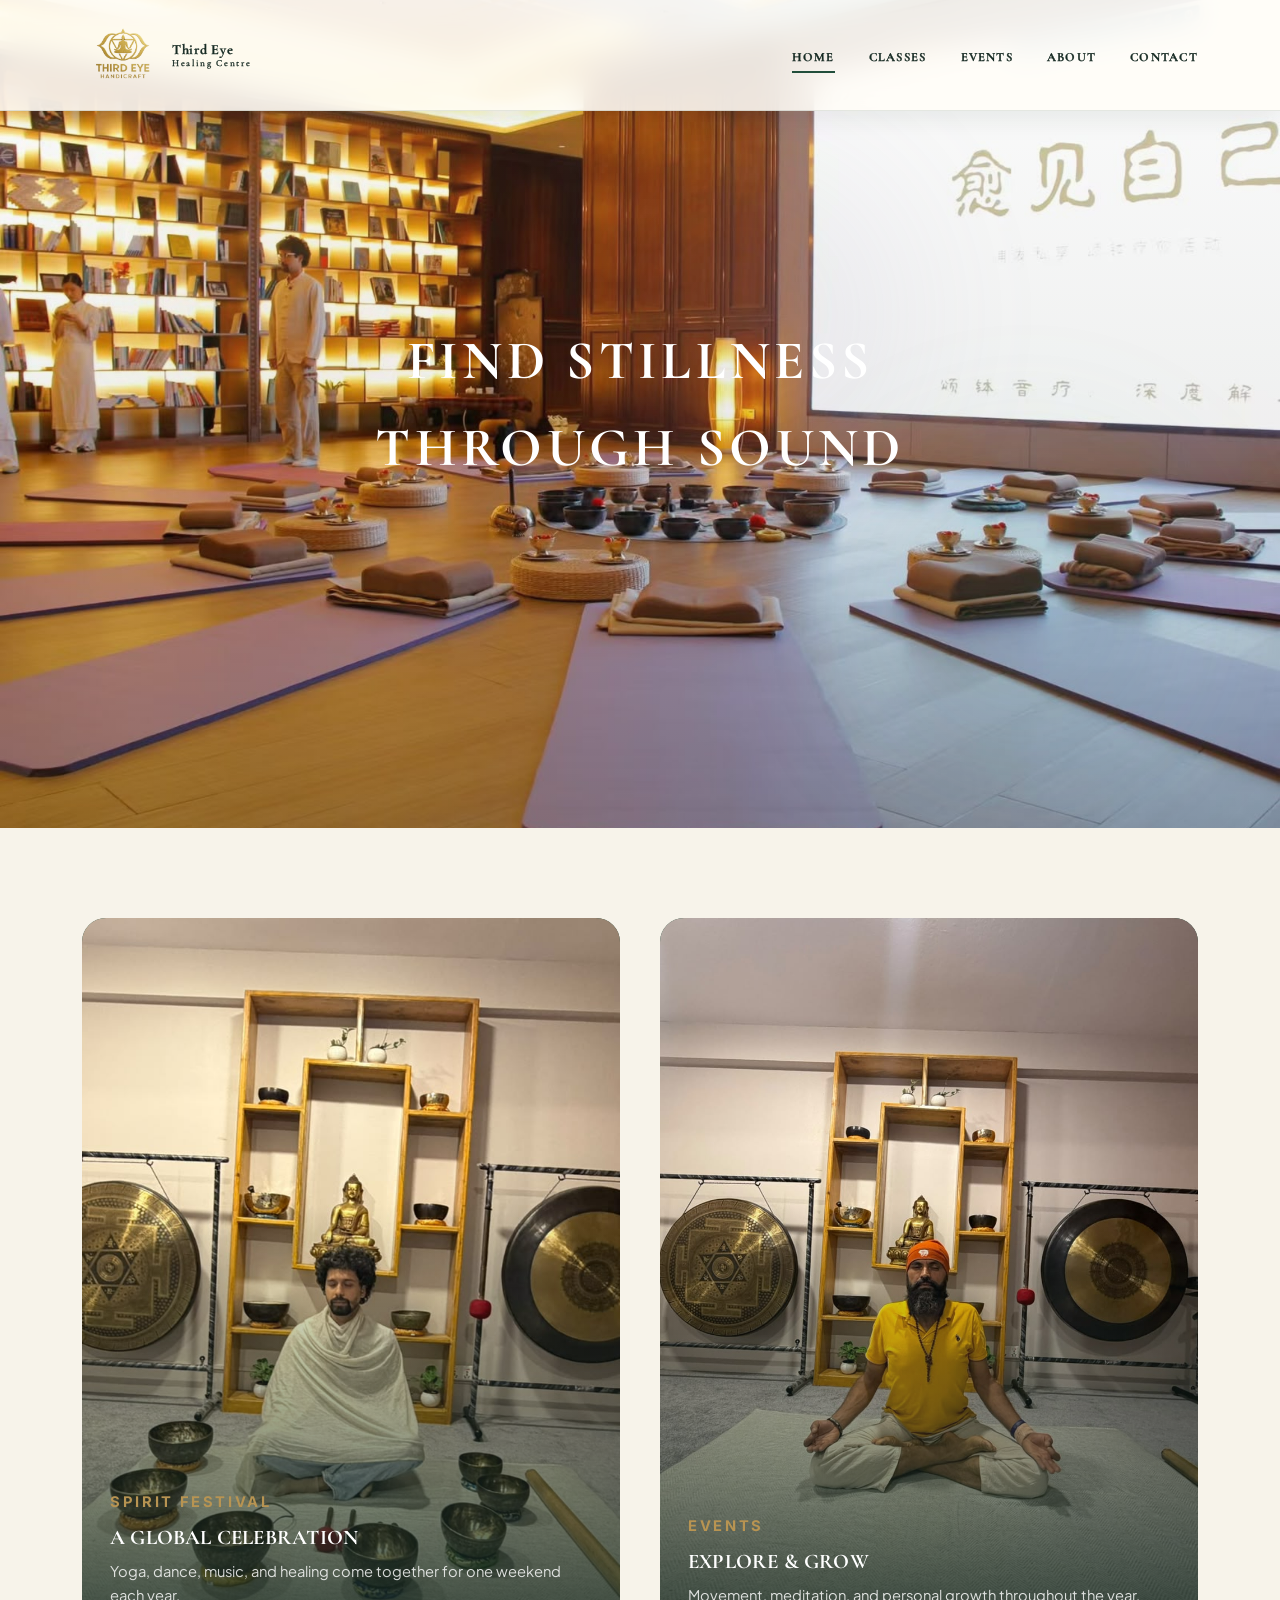
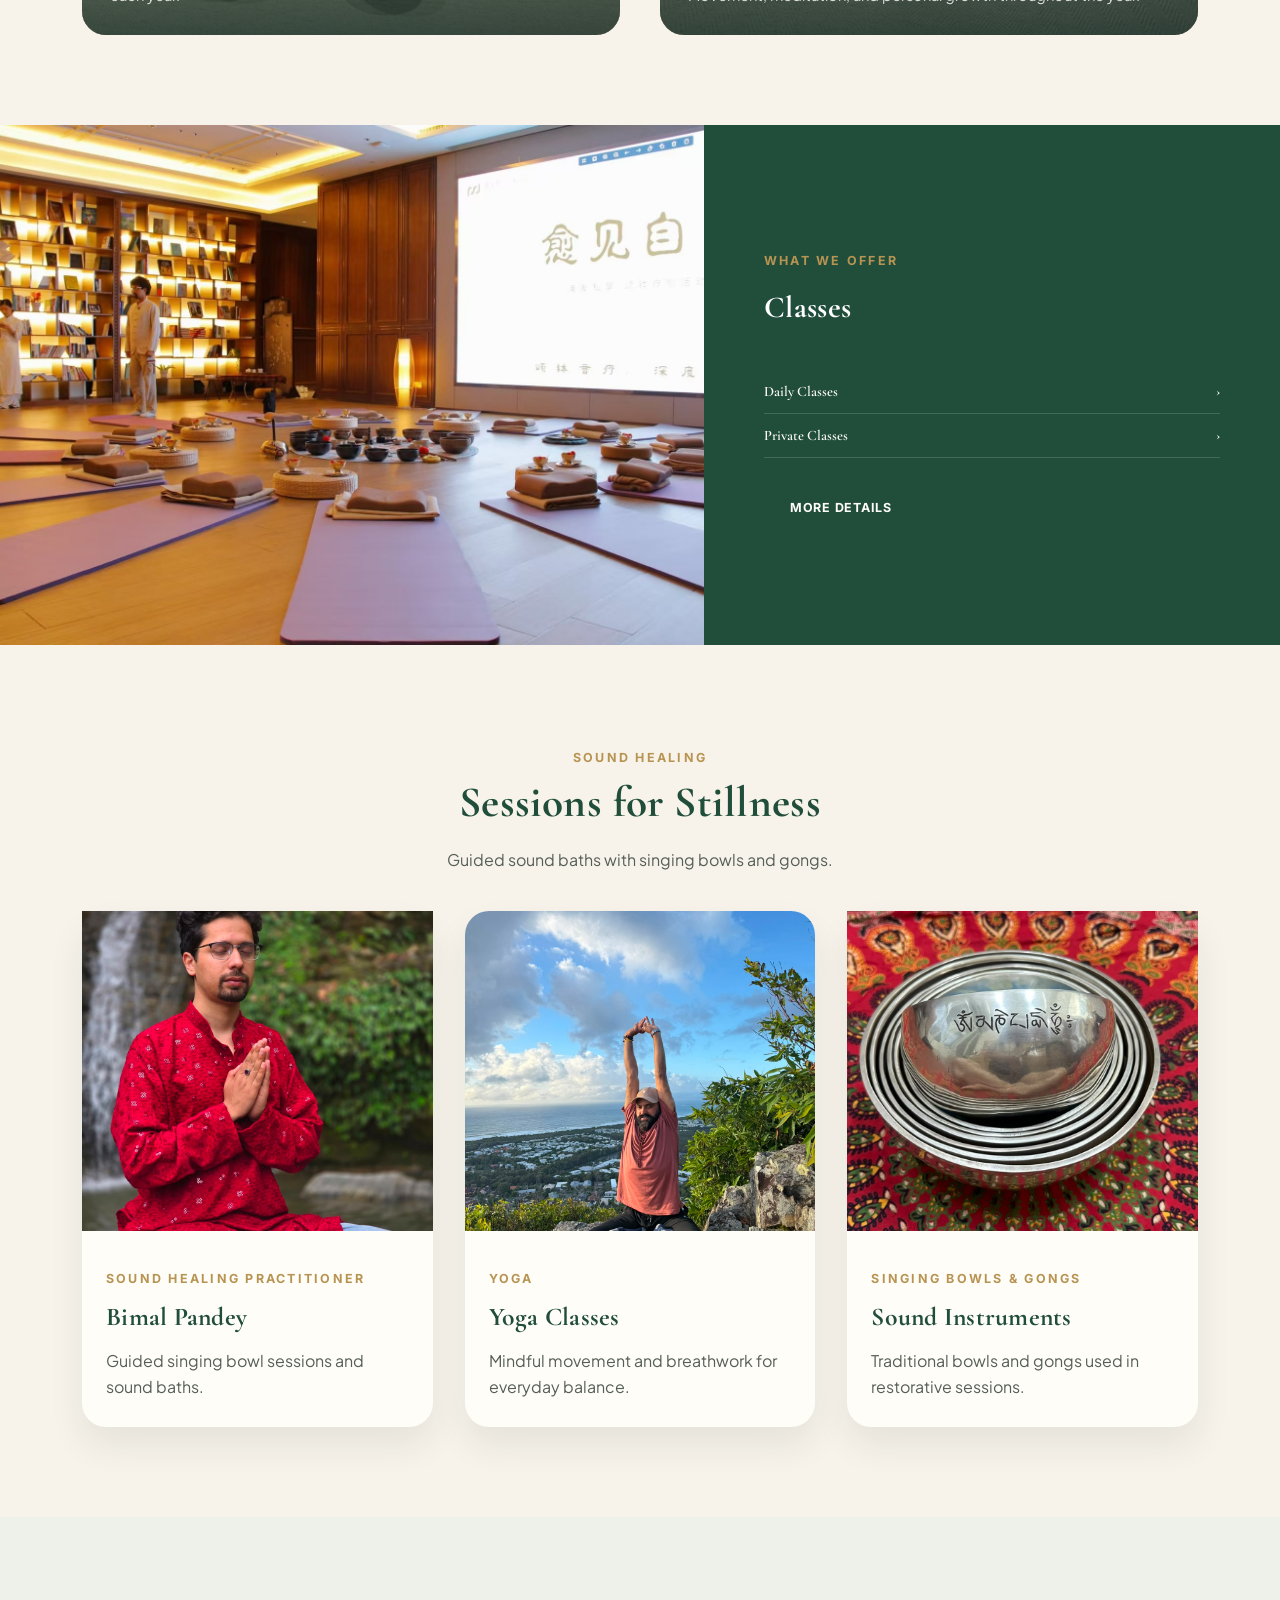
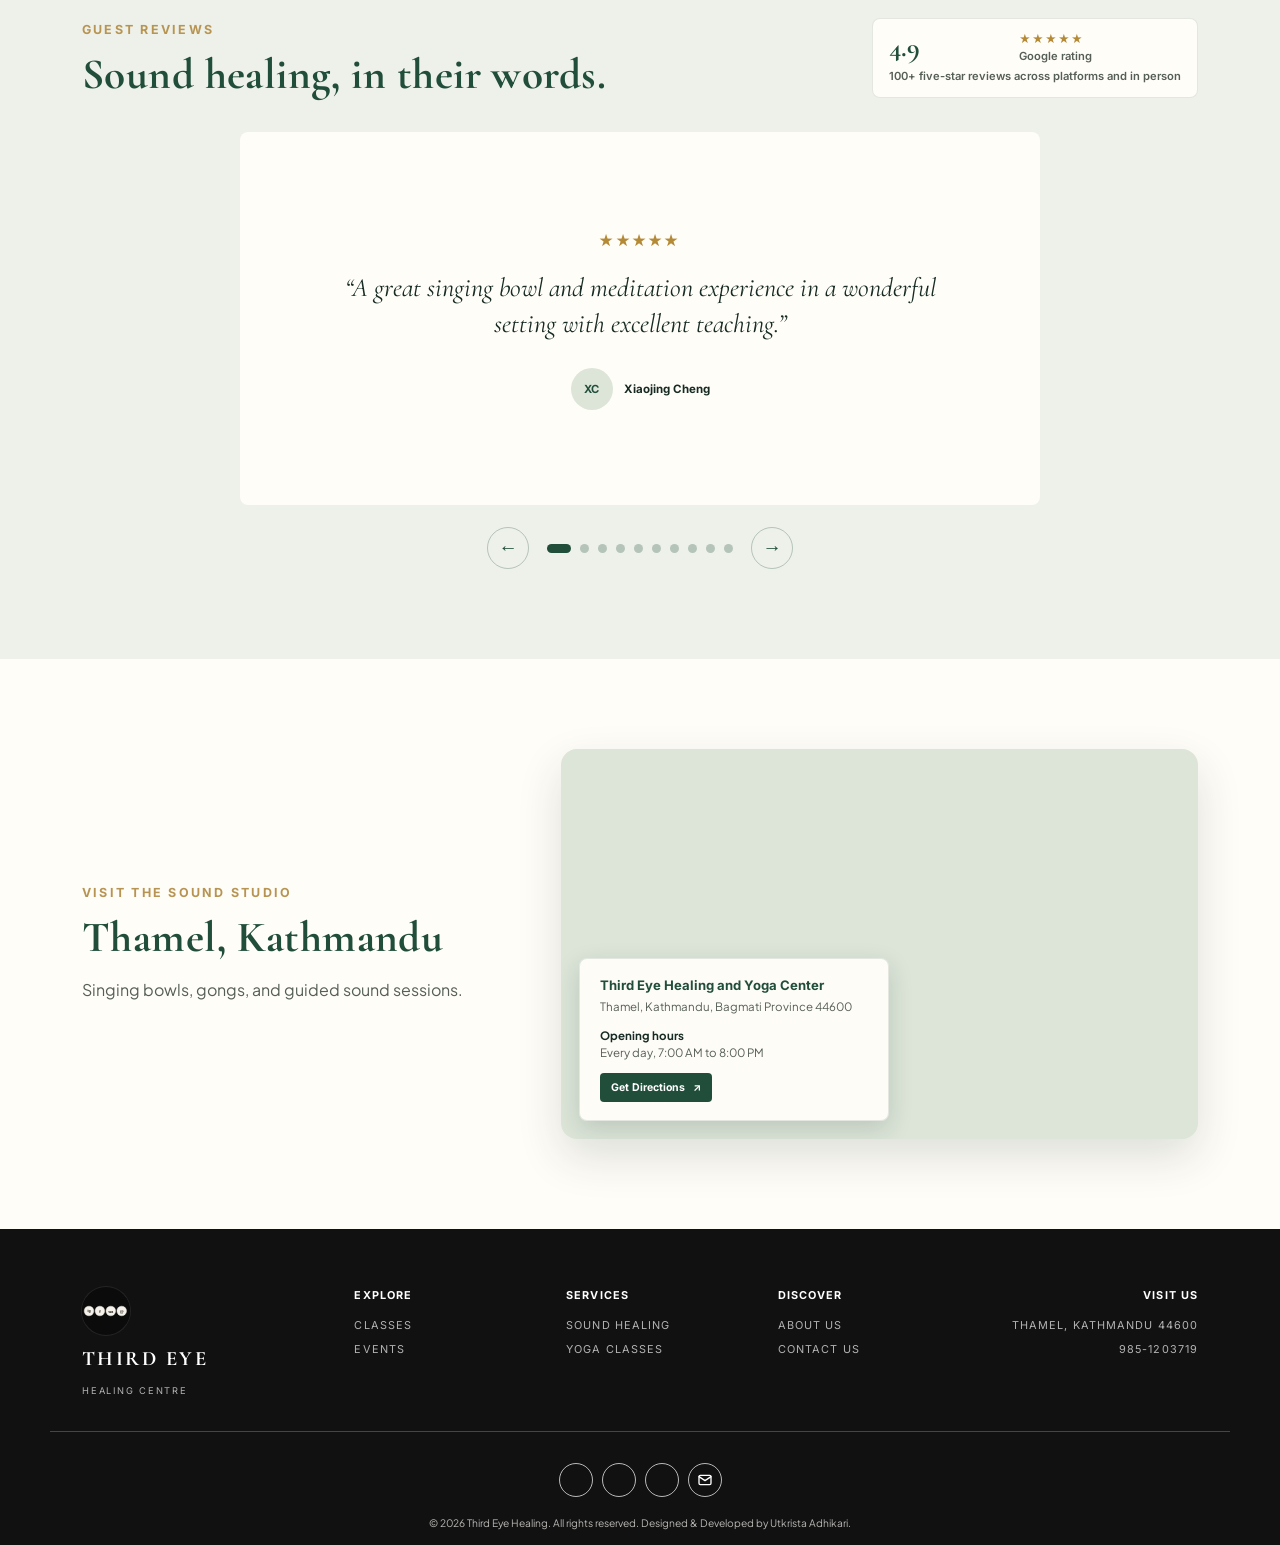
==== commit 94dccb8c: "Polish responsive sound healing website" ====
--- a/index.html
+++ b/index.html
@@ -3,11 +3,12 @@
   <head>
     <meta charset="UTF-8" />
     <meta name="viewport" content="width=device-width, initial-scale=1.0" />
-    <title>Third Eye Healing Centre | Yoga &amp; Meditation, Kathmandu</title>
+    <title>Sound Healing in Kathmandu | Third Eye Healing Centre</title>
     <meta
       name="description"
-      content="Third Eye Healing Centre in Thamel, Kathmandu — daily yoga, meditation, trekking adventures and retreats led by Chandra Sapkota."
+      content="Experience sound healing, singing bowls, and meditation at Third Eye Healing and Yoga Center in Thamel, Kathmandu."
     />
+    <link rel="icon" type="image/jpeg" href="img/logo.jpg" />
     <link rel="preconnect" href="https://fonts.googleapis.com" />
     <link
       href="https://fonts.googleapis.com/css2?family=Cormorant+Garamond:ital,wght@0,500;0,600;0,700;1,500;1,600&family=Plus+Jakarta+Sans:wght@400;500;600;700&family=Inter:wght@500;600;700&display=swap"
@@ -15,23 +16,25 @@
     />
     <link rel="stylesheet" href="assets/style.css" />
   </head>
-  <body>
-    <header class="site-header">
+  <body class="home-page">
+    <header class="site-header home-header">
       <div class="container">
         <a href="index.html" class="brand">
           <img src="img/download.png" alt="Third Eye Logo" />
           <span class="name">Third Eye<br /><small>Healing Centre</small></span>
         </a>
-        <button class="nav-toggle" aria-label="Toggle menu">
+        <button class="nav-toggle" aria-label="Toggle menu" aria-controls="main-nav" aria-expanded="false">
           <span></span><span></span><span></span>
         </button>
-        <ul class="nav-links">
-          <li><a href="index.html" class="active">Home</a></li>
-          <li><a href="classes.html">Classes</a></li>
-          <li><a href="events.html">Events</a></li>
-          <li><a href="about.html">About</a></li>
-          <li><a href="contact.html">Contact</a></li>
-        </ul>
+        <nav class="site-nav" aria-label="Main navigation">
+          <ul class="nav-links" id="main-nav">
+            <li><a href="index.html" class="active">Home</a></li>
+            <li><a href="classes.html">Classes</a></li>
+            <li><a href="events.html">Events</a></li>
+            <li><a href="about.html">About</a></li>
+            <li><a href="contact.html">Contact</a></li>
+          </ul>
+        </nav>
       </div>
     </header>
 
@@ -39,8 +42,13 @@
       class="hero tall"
       style="background-image: url(&quot;/img/ww.jpeg&quot;)"
     >
+      <div class="hero-auras" aria-hidden="true">
+        <div class="aura aura--gold"></div>
+        <div class="aura aura--teal"></div>
+        <div class="aura aura--violet"></div>
+      </div>
       <div class="hero-content container">
-        <h1>Awaken Your<br />Inner Peace</h1>
+        <h1>Find Stillness<br />Through Sound</h1>
       </div>
     </section>
     <div class="trim"></div>
@@ -56,7 +64,7 @@
             <div class="tile-copy">
               <p class="eyebrow">Spirit Festival</p>
               <h3>A Global Celebration</h3>
-              <p>Yoga, dance, music and healing — one weekend a year.</p>
+              <p>Yoga, dance, music, and healing come together for one weekend each year.</p>
             </div>
           </a>
           <a href="events.html" class="tile">
@@ -67,9 +75,7 @@
             <div class="tile-copy">
               <p class="eyebrow">Events</p>
               <h3>Explore &amp; Grow</h3>
-              <p>
-                Movement, meditation and personal growth throughout the year.
-              </p>
+              <p>Movement, meditation, and personal growth throughout the year.</p>
             </div>
           </a>
         </div>
@@ -92,40 +98,156 @@
       </div>
     </section>
 
-    <section class="teacher-showcase">
+    <section class="teacher-showcase" id="sound-sessions">
       <div class="container">
+        <div class="section-heading reveal">
+          <p class="eyebrow">Sound Healing</p>
+          <h2>Sessions for Stillness</h2>
+          <p class="lede">Guided sound baths with singing bowls and gongs.</p>
+        </div>
         <div class="teacher-cards">
-          <a href="about.html" class="teacher-card teacher-card--yoga">
+          <a href="about.html" class="teacher-card teacher-card--sound reveal" style="--reveal-delay: 0ms">
+            <img
+              class="teacher-card__image"
+              src="/img/sound.jpeg"
+              alt="Practitioner in a meditation and sound healing session"
+            />
+            <div class="teacher-card__content">
+              <p class="eyebrow">Sound Healing Practitioner</p>
+              <h3>Bimal Pandey</h3>
+              <p>Guided singing bowl sessions and sound baths.</p>
+            </div>
+          </a>
+
+          <a href="classes.html#yoga" class="teacher-card teacher-card--yoga reveal" style="--reveal-delay: 100ms">
             <img
               class="teacher-card__image"
               src="/img/yoga.jpeg "
               alt="Yoga class in progress"
+              loading="lazy"
             />
             <div class="teacher-card__content">
               <p class="eyebrow">Yoga</p>
-              <h3>Yoga Teacher</h3>
-              <p>
-                Guided breathwork, mindful movement and grounding practices for
-                everyday strength and balance.
-              </p>
-            </div>
-          </a>
-
-          <a href="about.html" class="teacher-card teacher-card--sound">
+              <h3>Yoga Classes</h3>
+              <p>Mindful movement and breathwork for everyday balance.</p>
+            </div>
+          </a>
+          <a href="classes.html#singing-bowls" class="teacher-card teacher-card--sound reveal" style="--reveal-delay: 200ms">
             <img
               class="teacher-card__image"
-              src="/img/sound.jpeg"
-              alt="Sound healing session"
+              src="img/bowl.jpeg"
+              alt="Handcrafted singing bowl used in a restorative session"
+              loading="lazy"
             />
             <div class="teacher-card__content">
-              <p class="eyebrow">Sound Healing</p>
-              <h3>Sound Healing Guide</h3>
-              <p>
-                Restorative sound sessions that calm the nervous system and
-                support deep inner ease.
-              </p>
-            </div>
-          </a>
+              <p class="eyebrow">Singing Bowls &amp; Gongs</p>
+              <h3>Sound Instruments</h3>
+              <p>Traditional bowls and gongs used in restorative sessions.</p>
+            </div>
+          </a>
+        </div>
+      </div>
+    </section>
+
+    <section class="reviews-section" id="reviews" aria-labelledby="reviews-title">
+      <div class="container">
+        <div class="reviews-heading reveal">
+          <div>
+            <p class="eyebrow">Guest reviews</p>
+              <h2 id="reviews-title">Sound healing, in their words.</h2>
+          </div>
+            <div class="rating-badge" aria-label="4.9 out of 5 stars on Google and more than 100 five-star reviews across platforms and in person">
+              <strong>4.9</strong>
+            <span class="rating-stars" aria-hidden="true">★★★★★</span>
+              <span>Google rating</span>
+              <span class="rating-total">100+ five-star reviews across platforms and in person</span>
+          </div>
+        </div>
+        <div class="carousel reveal" data-carousel aria-roledescription="carousel" aria-label="Guest testimonials">
+          <div class="carousel-viewport">
+            <div class="carousel-track" aria-live="polite">
+              <article class="review-card" role="group" aria-roledescription="slide" aria-label="1 of 10">
+                <p class="review-stars" aria-label="5 out of 5 stars">★★★★★</p>
+                <blockquote>“A great singing bowl and meditation experience in a wonderful setting with excellent teaching.”</blockquote>
+                <div class="review-author"><span class="review-avatar" aria-hidden="true">XC</span><span><strong>Xiaojing Cheng</strong></span></div>
+              </article>
+              <article class="review-card" role="group" aria-roledescription="slide" aria-label="2 of 10" aria-hidden="true">
+                <p class="review-stars" aria-label="5 out of 5 stars">★★★★★</p>
+                <blockquote>“After returning from the Everest Base Camp trek, I joined the one-hour sound bath. The vibrations from the seven-metal singing bowls eased my physical fatigue and mental stress. I could feel the sound resonating throughout my body. It was truly a sanctuary in the heart of Kathmandu.”</blockquote>
+                <div class="review-author"><span class="review-avatar" aria-hidden="true">UA</span><span><strong>Utkrista Adhikari</strong></span></div>
+              </article>
+              <article class="review-card" role="group" aria-roledescription="slide" aria-label="3 of 10" aria-hidden="true">
+                <p class="review-stars" aria-label="5 out of 5 stars">★★★★★</p>
+                <blockquote>“From the moment you step inside, you are welcomed with warmth and a serene atmosphere. The space is spotless, soothing, and genuinely healing. If you want to decompress, ease anxiety, or learn about sound therapy, this is the place to visit.”</blockquote>
+                <div class="review-author"><span class="review-avatar" aria-hidden="true">HS</span><span><strong>Hrithik Sapkota</strong></span></div>
+              </article>
+              <article class="review-card" role="group" aria-roledescription="slide" aria-label="4 of 10" aria-hidden="true">
+                <p class="review-stars" aria-label="5 out of 5 stars">★★★★★</p>
+                <blockquote>“A great experience with instructors Bimal and Chandra.”</blockquote>
+                <div class="review-author"><span class="review-avatar" aria-hidden="true">NK</span><span><strong>Naveen Kumar</strong></span></div>
+              </article>
+              <article class="review-card" role="group" aria-roledescription="slide" aria-label="5 of 10" aria-hidden="true">
+                <p class="review-stars" aria-label="5 out of 5 stars">★★★★★</p>
+                <blockquote>“A wonderful, experienced yoga teacher.”</blockquote>
+                <div class="review-author"><span class="review-avatar" aria-hidden="true">RK</span><span><strong>Rakesh Kumar</strong></span></div>
+              </article>
+              <article class="review-card" role="group" aria-roledescription="slide" aria-label="6 of 10" aria-hidden="true">
+                <p class="review-stars" aria-label="5 out of 5 stars">★★★★★</p>
+                <blockquote>“A lovely place to experience sound healing. I really appreciated the session.”</blockquote>
+                <div class="review-author"><span class="review-avatar" aria-hidden="true">PS</span><span><strong>Piyush Kumar Singh</strong></span></div>
+              </article>
+              <article class="review-card" role="group" aria-roledescription="slide" aria-label="7 of 10" aria-hidden="true">
+                <p class="review-stars" aria-label="5 out of 5 stars">★★★★★</p>
+                <blockquote>“The person was very cooperative and helpful.”</blockquote>
+                <div class="review-author"><span class="review-avatar" aria-hidden="true">SD</span><span><strong>Sangeeta Devi</strong></span></div>
+              </article>
+              <article class="review-card" role="group" aria-roledescription="slide" aria-label="8 of 10" aria-hidden="true">
+                <p class="review-stars" aria-label="5 out of 5 stars">★★★★★</p>
+                <p class="review-note">Rated five stars by this guest.</p>
+                <div class="review-author"><span class="review-avatar" aria-hidden="true">CH</span><span><strong>Cassie Han</strong></span></div>
+              </article>
+              <article class="review-card" role="group" aria-roledescription="slide" aria-label="9 of 10" aria-hidden="true">
+                <p class="review-stars" aria-label="5 out of 5 stars">★★★★★</p>
+                <p class="review-note">Rated five stars by this guest.</p>
+                <div class="review-author"><span class="review-avatar" aria-hidden="true">MA</span><span><strong>M. N. Anilnayaka</strong></span></div>
+              </article>
+              <article class="review-card" role="group" aria-roledescription="slide" aria-label="10 of 10" aria-hidden="true">
+                <p class="review-stars" aria-label="5 out of 5 stars">★★★★★</p>
+                <p class="review-note">Rated five stars by this guest.</p>
+                <div class="review-author"><span class="review-avatar" aria-hidden="true">NP</span><span><strong>Nirmal Pandey</strong></span></div>
+              </article>
+            </div>
+          </div>
+          <div class="carousel-controls">
+            <button class="carousel-arrow" type="button" data-carousel-prev aria-label="Previous review">&#8592;</button>
+            <div class="carousel-dots" data-carousel-dots aria-label="Choose a review"></div>
+            <button class="carousel-arrow" type="button" data-carousel-next aria-label="Next review">&#8594;</button>
+          </div>
+        </div>
+      </div>
+    </section>
+
+    <section class="visit-section" id="visit" aria-labelledby="visit-title">
+      <div class="container visit-layout">
+        <div class="visit-copy reveal">
+          <p class="eyebrow">Visit the sound studio</p>
+          <h2 id="visit-title">Thamel, Kathmandu</h2>
+          <p>Singing bowls, gongs, and guided sound sessions.</p>
+        </div>
+        <div class="map-card reveal">
+          <iframe
+            title="Map showing Third Eye Healing and Yoga Center in Thamel, Kathmandu"
+            src="https://maps.google.com/maps?q=Third+Eye+Healing+and+Yoga+Center%2C+Ashok+Galli%2C+Kathmandu+44600&t=&z=16&ie=UTF8&iwloc=&output=embed"
+            loading="lazy"
+            referrerpolicy="no-referrer-when-downgrade"
+            allowfullscreen
+          ></iframe>
+          <div class="map-info-card">
+            <p class="map-info-card__title">Third Eye Healing and Yoga Center</p>
+            <address>Thamel, Kathmandu, Bagmati Province 44600</address>
+            <p><strong>Opening hours</strong><br />Every day, 7:00 AM to 8:00 PM</p>
+            <a class="map-directions" href="https://www.google.com/maps/dir/?api=1&amp;destination=Third+Eye+Healing+and+Yoga+Center%2C+Ashok+Galli%2C+Kathmandu+44600" target="_blank" rel="noopener noreferrer">Get Directions <span aria-hidden="true">&#8599;</span></a>
+          </div>
         </div>
       </div>
     </section>
@@ -148,8 +270,8 @@
         </nav>
         <nav class="footer-col" aria-label="Services">
           <span class="footer-heading">Services</span>
-          <a href="classes.html">Yoga Classes</a>
-          <a href="events.html">Retreats</a>
+          <a href="classes.html#sound-healing">Sound Healing</a>
+          <a href="classes.html#yoga">Yoga Classes</a>
         </nav>
         <nav class="footer-col" aria-label="Discover">
           <span class="footer-heading">Discover</span>
@@ -158,7 +280,7 @@
         </nav>
         <div class="footer-col footer-contact">
           <span class="footer-heading">Visit Us</span>
-          <span>Thamel, Kathmandu</span>
+          <span>Thamel, Kathmandu 44600</span>
           <a href="tel:+9779851203719">985-1203719</a>
         </div>
       </div>
@@ -169,30 +291,30 @@
           target="_blank"
           rel="noopener"
           aria-label="Instagram"
-          >ig</a
+          ><img src="https://cdn.simpleicons.org/instagram/ffffff" alt="" width="16" height="16" loading="lazy" /></a
         >
         <a
           href="https://www.facebook.com/profile.php?id=61592808584287"
           target="_blank"
           rel="noopener"
           aria-label="Facebook"
-          >f</a
+          ><img src="https://cdn.simpleicons.org/facebook/ffffff" alt="" width="16" height="16" loading="lazy" /></a
         >
         <a
           href="https://wa.me/9779851203719"
           target="_blank"
           rel="noopener"
           aria-label="WhatsApp"
-          >wa</a
+          ><img src="https://cdn.simpleicons.org/whatsapp/ffffff" alt="" width="16" height="16" loading="lazy" /></a
         >
         <a
           href="mailto:thirdeyehealingandyogacenter@gmail.com"
           aria-label="Email"
-          >@</a
+          ><img src="assets/icons/mail.svg" alt="" width="16" height="16" /></a
         >
       </div>
       <div class="footer-bottom">
-        © 2026 Third Eye Healing Centre. All rights reserved.
+        © 2026 Third Eye Healing. All rights reserved. Designed &amp; Developed by Utkrista Adhikari.
       </div>
     </footer>
 
--- a/assets/style.css
+++ b/assets/style.css
@@ -92,15 +92,23 @@
 
 /* ---------- Header ---------- */
 .site-header {
-  position: absolute;
-  top: 0; left: 0; right: 0;
+  position: fixed;
+  inset: 0 0 auto;
   z-index: 50;
-  padding: 26px 0 0;
+  padding: 14px 0;
+  background: rgba(255, 253, 248, 0.88);
+  -webkit-backdrop-filter: blur(14px);
+  backdrop-filter: blur(14px);
+  border-bottom: 1px solid rgba(33, 78, 59, 0.12);
+  box-shadow: 0 8px 24px rgba(23, 43, 36, 0.08);
+  transition: background 0.3s ease, box-shadow 0.3s ease;
 }
 .site-header.static {
-  position: relative;
-  background: var(--navy-dark);
-  padding: 20px 0;
+  position: fixed;
+  background: rgba(255, 253, 248, 0.94);
+  -webkit-backdrop-filter: blur(14px);
+  backdrop-filter: blur(14px);
+  padding: 14px 0;
 }
 .site-header .container {
   display: flex;
@@ -357,7 +365,7 @@
 }
 .teacher-cards {
   display: grid;
-  grid-template-columns: repeat(2, minmax(0, 1fr));
+  grid-template-columns: repeat(3, minmax(0, 1fr));
   gap: 32px;
 }
 .teacher-card {
@@ -378,7 +386,7 @@
   display: block;
   width: 100%;
   height: 320px;
-  object-fit: contain;
+  object-fit: cover;
   object-position: center;
   background: #f4efe7;
 }
@@ -394,6 +402,7 @@
   font-size: clamp(2rem, 2vw, 2.5rem);
   margin-bottom: 10px;
 }
+.home-page .teacher-card__content h3 { font-size: 1.6rem; }
 .teacher-card__content p:last-child {
   margin: 0;
   color: var(--ink-soft);
@@ -599,7 +608,7 @@
 /* ---------- Contact page ---------- */
 .contact-page { background: #fff; }
 .contact-page .page-title-hero { display: none; }
-.contact-page > section:not(.site-footer) { padding: 92px 0 0; }
+.contact-page > section:not(.site-footer) { padding: 132px 0 0; }
 .contact-layout {
   display: grid;
   grid-template-columns: 0.9fr 1.1fr;
@@ -660,14 +669,22 @@
   outline: none;
   border-color: var(--rust);
 }
-.phone-field { display: flex; gap: 10px; }
-.phone-field select {
-  flex: 0 0 230px;
-  padding: 9px 0;
-  text-align: left;
-  max-width: 230px;
-}
-.phone-field input { flex: 1; }
+.phone-field { display: flex; align-items: end; gap: 10px; min-width: 0; }
+.country-picker { position: relative; flex: 0 1 45%; min-width: 0; }
+.country-picker__trigger { width: 100%; min-width: 0; min-height: 40px; display: flex; align-items: center; gap: 8px; padding: 7px 0; border: 0; border-bottom: 1px solid rgba(33,78,59,0.22); background: transparent; color: var(--ink); font: 400 0.78rem var(--font-body); text-align: left; cursor: pointer; }
+.country-picker__trigger [data-country-label] { flex: 1; min-width: 0; overflow: hidden; text-overflow: ellipsis; white-space: nowrap; }
+.country-picker__flag { flex: 0 0 24px; width: 24px; height: 18px; object-fit: contain; border-radius: 2px; }
+.country-picker__chevron { color: var(--ink-soft); font-size: 1rem; }
+.country-picker__native { position: absolute !important; width: 1px !important; height: 1px !important; padding: 0 !important; margin: -1px !important; overflow: hidden !important; clip: rect(0, 0, 0, 0) !important; white-space: nowrap !important; border: 0 !important; }
+.country-picker__menu { position: absolute; z-index: 80; top: calc(100% + 5px); left: 0; width: min(340px, calc(100vw - 80px)); max-height: 320px; display: flex; flex-direction: column; overflow: hidden; border: 1px solid rgba(33,78,59,0.16); border-radius: 6px; background: #fffdf8; box-shadow: 0 14px 34px rgba(23,43,36,0.18); }
+.country-picker__menu[hidden] { display: none; }
+.contact-card .country-picker__search-label { flex: 0 0 auto; gap: 6px; margin: 0; padding: 10px 12px; background: #fffdf8; color: var(--ink-soft); font-size: 0.68rem; }
+.contact-card .country-picker__search { width: 100%; min-width: 0; padding: 7px 0; border: 0; border-bottom: 1px solid rgba(33,78,59,0.22); background: transparent; color: var(--ink); font-size: 0.82rem; }
+.country-picker__options { overflow-y: auto; overscroll-behavior: contain; }
+.country-picker__option { width: 100%; min-height: 38px; display: flex; align-items: center; gap: 10px; padding: 7px 12px; border: 0; background: transparent; color: var(--ink); font: 400 0.78rem var(--font-body); text-align: left; cursor: pointer; }
+.country-picker__option:hover, .country-picker__option:focus-visible, .country-picker__option[aria-selected="true"] { background: #e9eee7; }
+.country-picker__option[hidden] { display: none; }
+.phone-field > input { flex: 1 1 0; min-width: 0; }
 .form-actions { margin-top: 28px; text-align: left; }
 .form-actions .btn { border-radius: 999px; padding: 12px 24px; font-size: 0.64rem; }
 .form-note {
@@ -766,13 +783,18 @@
   overflow: hidden;
   box-shadow: none;
 }
-.map-below iframe { display: block; filter: grayscale(100%); min-height: 300px; }
+.map-below iframe { display: block; min-height: 300px; }
 
 @media (max-width: 900px) {
-  .contact-layout { grid-template-columns: 1fr; gap: 44px; }
-  .contact-card, .info-panel { grid-column: 1; grid-row: auto; }
+  .contact-layout { grid-template-columns: minmax(0, 1fr); gap: 44px; min-width: 0; width: 100%; }
+  .contact-card, .info-panel { grid-column: 1; grid-row: auto; min-width: 0; width: 100%; }
   .contact-card, .info-panel { padding: 30px; }
-  .form-row { grid-template-columns: 1fr; }
+  .form-row { grid-template-columns: minmax(0, 1fr); min-width: 0; }
+  .contact-card form,
+  .contact-card label,
+  .phone-field { min-width: 0; width: 100%; }
+  .country-picker { flex: 0 1 48%; }
+  .phone-field input { flex: 1 1 0; width: 0; min-width: 0; }
   .form-actions { text-align: stretch; }
   .form-actions .btn { width: 100%; }
 }
@@ -807,8 +829,9 @@
 .footer-contact { text-align: right; }
 .footer-divider { border-top: 1px solid rgba(255,255,255,0.22); margin-top: 32px; }
 .footer-socials { display: flex; justify-content: center; gap: 9px; margin-top: 31px; }
-.footer-socials a { width: 26px; height: 26px; border: 1px solid rgba(255,255,255,0.7); border-radius: 50%; display: flex; align-items: center; justify-content: center; color: #fff; font: 600 0.58rem var(--font-ui); text-transform: lowercase; transition: background 0.2s ease, color 0.2s ease; }
-.footer-socials a:hover { background: #fff; color: #111; }
+.footer-socials a { width: 34px; height: 34px; border: 1px solid rgba(255,255,255,0.7); border-radius: 50%; display: flex; align-items: center; justify-content: center; transition: background 0.2s ease, border-color 0.2s ease; }
+.footer-socials a img { display: block; width: 16px; height: 16px; object-fit: contain; }
+.footer-socials a:hover { background: var(--navy); border-color: var(--navy); }
 .footer-bottom {
   margin-top: 17px; padding-top: 0;
   font-size: 0.64rem; opacity: 0.7;
@@ -835,9 +858,9 @@
     height: 100vh;
     width: 78%;
     max-width: 320px;
-    background: rgba(23, 43, 36, 0.38);
-    backdrop-filter: blur(4px);
-    -webkit-backdrop-filter: blur(4px);
+    background: rgba(23, 43, 36, 0.97);
+    backdrop-filter: blur(12px);
+    -webkit-backdrop-filter: blur(12px);
     flex-direction: column;
     justify-content: center;
     align-items: flex-start;
@@ -878,4 +901,184 @@
 
 @media (prefers-reduced-motion: reduce) {
   * { transition: none !important; scroll-behavior: auto !important; }
+}
+
+/* ---------- Homepage experience ---------- */
+.home-page .home-header {
+  position: fixed;
+  inset: 0 0 auto;
+  padding: 14px 0;
+  background: rgba(255, 253, 248, 0.88);
+  -webkit-backdrop-filter: blur(14px);
+  backdrop-filter: blur(14px);
+  border-bottom: 1px solid rgba(33, 78, 59, 0.12);
+  box-shadow: 0 8px 24px rgba(23, 43, 36, 0.08);
+  transition: all 0.3s ease;
+}
+.home-page .home-header .container { min-height: 62px; gap: 12px; }
+.home-page .home-header .brand,
+.home-page .home-header .brand .name,
+.home-page .home-header .brand .name small,
+.home-page .home-header .nav-links a { color: var(--navy-dark); }
+.home-page .home-header .nav-links a:hover,
+.home-page .home-header .nav-links a.active { border-color: var(--navy); }
+.home-page .home-header .nav-toggle span { background: var(--navy-dark); }
+.home-page .home-header.scrolled {
+  background: rgba(255, 253, 248, 0.94);
+}
+.home-page .site-nav { margin-left: auto; }
+.home-page .hero { isolation: isolate; }
+.hero-auras {
+  position: absolute;
+  z-index: 2;
+  inset: 0;
+  overflow: hidden;
+  pointer-events: none;
+}
+.aura {
+  position: absolute;
+  width: 27rem;
+  height: 27rem;
+  border-radius: 50%;
+  filter: blur(80px);
+  opacity: 0.18;
+  animation: float 18s ease-in-out infinite alternate;
+  will-change: transform;
+}
+.aura--gold {
+  top: 8%;
+  left: 6%;
+  background: radial-gradient(circle, #e7bd68 0%, rgba(231, 189, 104, 0) 70%);
+}
+.aura--teal {
+  right: 3%;
+  bottom: 0;
+  background: radial-gradient(circle, #65c3b0 0%, rgba(101, 195, 176, 0) 70%);
+  animation-delay: -6s;
+}
+.aura--violet {
+  top: 12%;
+  right: 25%;
+  background: radial-gradient(circle, #a99bc7 0%, rgba(169, 155, 199, 0) 70%);
+  animation-delay: -11s;
+}
+@keyframes float {
+  from { transform: translate3d(-18px, -12px, 0); }
+  to { transform: translate3d(28px, 22px, 0); }
+}
+.home-page .hero-content { padding: 0 32px; }
+.home-page .hero-content h1 { font-size: 3.4rem; }
+.home-page .section-heading { max-width: 720px; margin: 0 auto 38px; }
+.home-page .section-heading h2,
+.reviews-heading h2,
+.visit-copy h2 { font-size: 2.7rem; line-height: 1.05; }
+.home-page .section-heading .lede { margin-top: 14px; }
+.teacher-card--sound { position: relative; isolation: isolate; overflow: visible; }
+.teacher-card--sound::before,
+.teacher-card--sound::after {
+  content: "";
+  position: absolute;
+  z-index: -1;
+  inset: 12%;
+  border: 1px solid rgba(184, 148, 82, 0.48);
+  border-radius: 50%;
+  opacity: 0;
+  pointer-events: none;
+}
+.teacher-card--sound:hover::before,
+.teacher-card--sound:hover::after,
+.teacher-card--sound:focus-visible::before,
+.teacher-card--sound:focus-visible::after { animation: pulse-ring 1.8s ease-out infinite; }
+.teacher-card--sound:hover::after,
+.teacher-card--sound:focus-visible::after { animation-delay: 0.6s; }
+@keyframes pulse-ring {
+  0% { transform: scale(0.88); opacity: 0.72; }
+  100% { transform: scale(1.22); opacity: 0; }
+}
+.reviews-section { background: #eef1e9; }
+.reviews-heading { display: flex; align-items: end; justify-content: space-between; gap: 24px; margin-bottom: 34px; }
+.reviews-heading h2 { margin: 0; }
+.rating-badge { display: grid; grid-template-columns: auto auto; column-gap: 10px; align-items: center; padding: 12px 16px; background: #fffdf8; border: 1px solid rgba(33, 78, 59, 0.12); border-radius: 8px; }
+.rating-badge strong { grid-row: span 2; color: var(--navy); font: 700 1.7rem var(--font-heading); }
+.rating-badge span { font: 600 0.7rem var(--font-ui); color: var(--ink-soft); }
+.rating-badge .rating-stars { color: #b58a36; letter-spacing: 0.08em; }
+.rating-badge .rating-total { grid-column: 1 / -1; margin-top: 5px; line-height: 1.4; }
+.carousel { max-width: 800px; margin: 0 auto; }
+.carousel-viewport { overflow: hidden; border-radius: 8px; touch-action: pan-y; }
+.carousel-track { display: flex; transition: transform 0.45s ease; will-change: transform; }
+.review-card { flex: 0 0 100%; min-width: 0; min-height: 300px; display: flex; flex-direction: column; justify-content: center; padding: 42px 42px; background: #fffdf8; text-align: center; }
+.review-stars { margin: 0 0 18px; color: #b58a36; letter-spacing: 0.14em; }
+.review-card blockquote { max-width: 620px; margin: 0 auto 26px; color: var(--navy-dark); font: italic 1.65rem/1.35 var(--font-display); }
+.review-note { margin: 0 auto 26px; color: var(--ink-soft); font: 500 0.82rem var(--font-ui); }
+.review-author { display: flex; justify-content: center; align-items: center; gap: 11px; text-align: left; }
+.review-avatar { width: 42px; height: 42px; display: grid; place-items: center; border-radius: 50%; background: #dce5d8; color: var(--navy); font: 700 0.7rem var(--font-ui); }
+.review-author strong, .review-author small { display: block; }
+.review-author strong { color: var(--navy-dark); font: 700 0.72rem var(--font-ui); }
+.review-author small { margin-top: 3px; color: var(--ink-soft); font: 0.67rem var(--font-ui); }
+.carousel-controls { display: flex; justify-content: center; align-items: center; gap: 18px; margin-top: 22px; }
+.carousel-arrow { display: grid; place-items: center; width: 42px; height: 42px; border: 1px solid rgba(33, 78, 59, 0.28); border-radius: 50%; background: transparent; color: var(--navy); font-size: 1.2rem; cursor: pointer; transition: background 0.2s ease, color 0.2s ease; }
+.carousel-arrow:hover { background: var(--navy); color: #fff; }
+.carousel-dots { display: flex; align-items: center; gap: 9px; }
+.carousel-dot { width: 9px; height: 9px; padding: 0; border: 0; border-radius: 50%; background: rgba(33, 78, 59, 0.28); cursor: pointer; }
+.carousel-dot[aria-current="true"] { width: 24px; border-radius: 8px; background: var(--navy); }
+.visit-section { background: #fffdf8; }
+.visit-layout { display: grid; grid-template-columns: 0.8fr 1.2fr; gap: 54px; align-items: center; }
+.visit-copy h2 { margin: 8px 0 14px; }
+.visit-copy > p:not(.eyebrow) { max-width: 390px; color: var(--ink-soft); }
+.map-card { position: relative; min-height: 390px; border-radius: 1rem; overflow: hidden; box-shadow: 0 18px 45px rgba(23, 43, 36, 0.14); background: #dce5d8; }
+.map-card iframe { position: absolute; inset: 0; width: 100%; height: 100%; min-height: 390px; border: 0; }
+.map-info-card { position: absolute; left: 18px; bottom: 18px; width: min(310px, calc(100% - 36px)); padding: 18px 20px; border: 1px solid rgba(33, 78, 59, 0.12); border-radius: 8px; background: rgba(255, 253, 248, 0.96); box-shadow: 0 8px 24px rgba(23, 43, 36, 0.16); }
+.map-info-card p { margin: 10px 0 0; color: var(--ink-soft); font-size: 0.72rem; line-height: 1.5; }
+.map-info-card .map-info-card__title { margin: 0; color: var(--navy); font: 700 0.82rem var(--font-ui); }
+.map-info-card address { margin-top: 5px; color: var(--ink-soft); font-size: 0.72rem; font-style: normal; }
+.map-info-card p strong { color: var(--navy-dark); }
+.map-directions { display: inline-flex; align-items: center; gap: 8px; margin-top: 12px; padding: 8px 11px; border-radius: 4px; background: var(--navy); color: #fff; font: 700 0.66rem var(--font-ui); }
+.map-directions:hover { background: var(--navy-dark); }
+.home-page .footer-bottom { max-width: 900px; margin: 17px auto 0; padding: 0 20px; line-height: 1.7; }
+.home-page :focus-visible { outline: 3px solid #b58a36; outline-offset: 4px; }
+.reveal { opacity: 0; transform: translateY(30px); transition: opacity 0.65s ease, transform 0.65s ease; transition-delay: var(--reveal-delay, 0ms); }
+.reveal.is-visible { opacity: 1; transform: translateY(0); }
+
+@media (max-width: 900px) {
+  .visit-layout { grid-template-columns: 1fr; gap: 34px; }
+  .visit-copy { max-width: 620px; }
+  .teacher-cards { grid-template-columns: repeat(2, minmax(0, 1fr)); }
+  .home-page .home-header .nav-links { gap: 20px; }
+}
+@media (max-width: 760px) {
+  .home-page .home-header { padding: 8px 0; }
+  .home-page .home-header .nav-toggle { flex: 0 0 34px; margin-left: auto; }
+  .home-page .site-nav { position: absolute; inset: 0; margin: 0; pointer-events: none; }
+  .home-page .site-nav .nav-links {
+    width: min(78vw, 320px);
+    background: rgba(23, 43, 36, 0.97);
+    -webkit-backdrop-filter: blur(12px);
+    backdrop-filter: blur(12px);
+    pointer-events: auto;
+  }
+  .home-page .home-header .nav-links a { color: #fff; }
+  .home-page .teacher-cards { grid-template-columns: 1fr; }
+  .home-page .hero-content { padding: 0 22px; }
+  .home-page .hero-content h1 { font-size: 2.5rem; }
+  .aura { width: 20rem; height: 20rem; filter: blur(64px); }
+  .reviews-heading { align-items: flex-start; flex-direction: column; }
+  .reviews-heading h2, .visit-copy h2, .home-page .section-heading h2 { font-size: 2.25rem; }
+  .review-card { min-height: 320px; padding: 34px 24px; }
+  .review-card blockquote { font-size: 1.4rem; }
+  .map-card, .map-card iframe { min-height: 330px; }
+  .home-page .footer-bottom { max-width: 420px; }
+}
+@media (max-width: 520px) {
+  .teacher-cards { grid-template-columns: 1fr; }
+  .teacher-card__image { height: 260px; }
+  .home-page .hero-content h1 { font-size: 2.15rem; }
+  .contact-page .phone-field { flex-direction: column; align-items: stretch; gap: 4px; }
+  .contact-page .country-picker { flex: 0 0 auto; width: 100%; }
+  .contact-page .phone-field > input { flex: 0 0 auto; width: 100%; }
+  .map-info-card { left: 10px; bottom: 10px; width: min(310px, calc(100% - 20px)); padding: 14px 16px; }
+}
+@media (prefers-reduced-motion: reduce) {
+  .home-page *, .home-page *::before, .home-page *::after { animation-duration: 0.01ms !important; animation-iteration-count: 1 !important; transition-duration: 0.01ms !important; }
+  .home-page .reveal { opacity: 1; transform: none; }
+  .aura { display: none; }
 }
